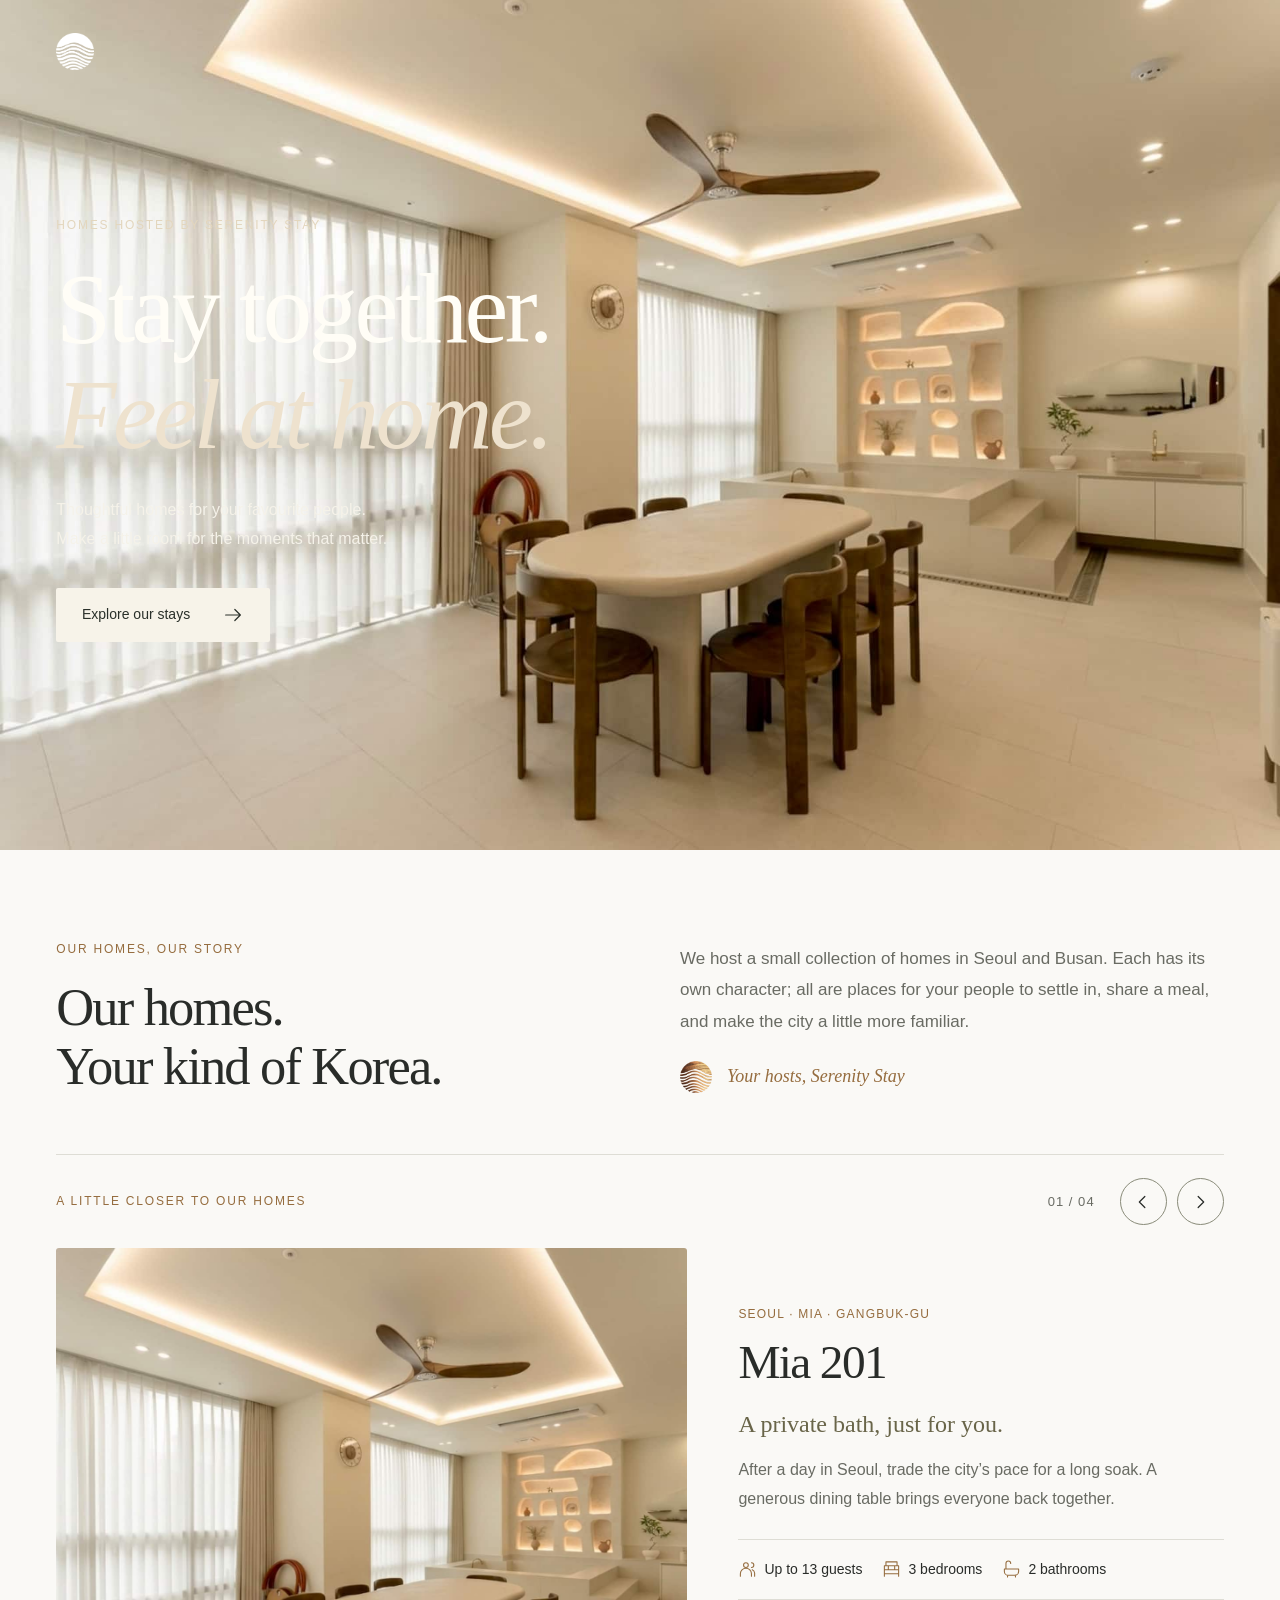
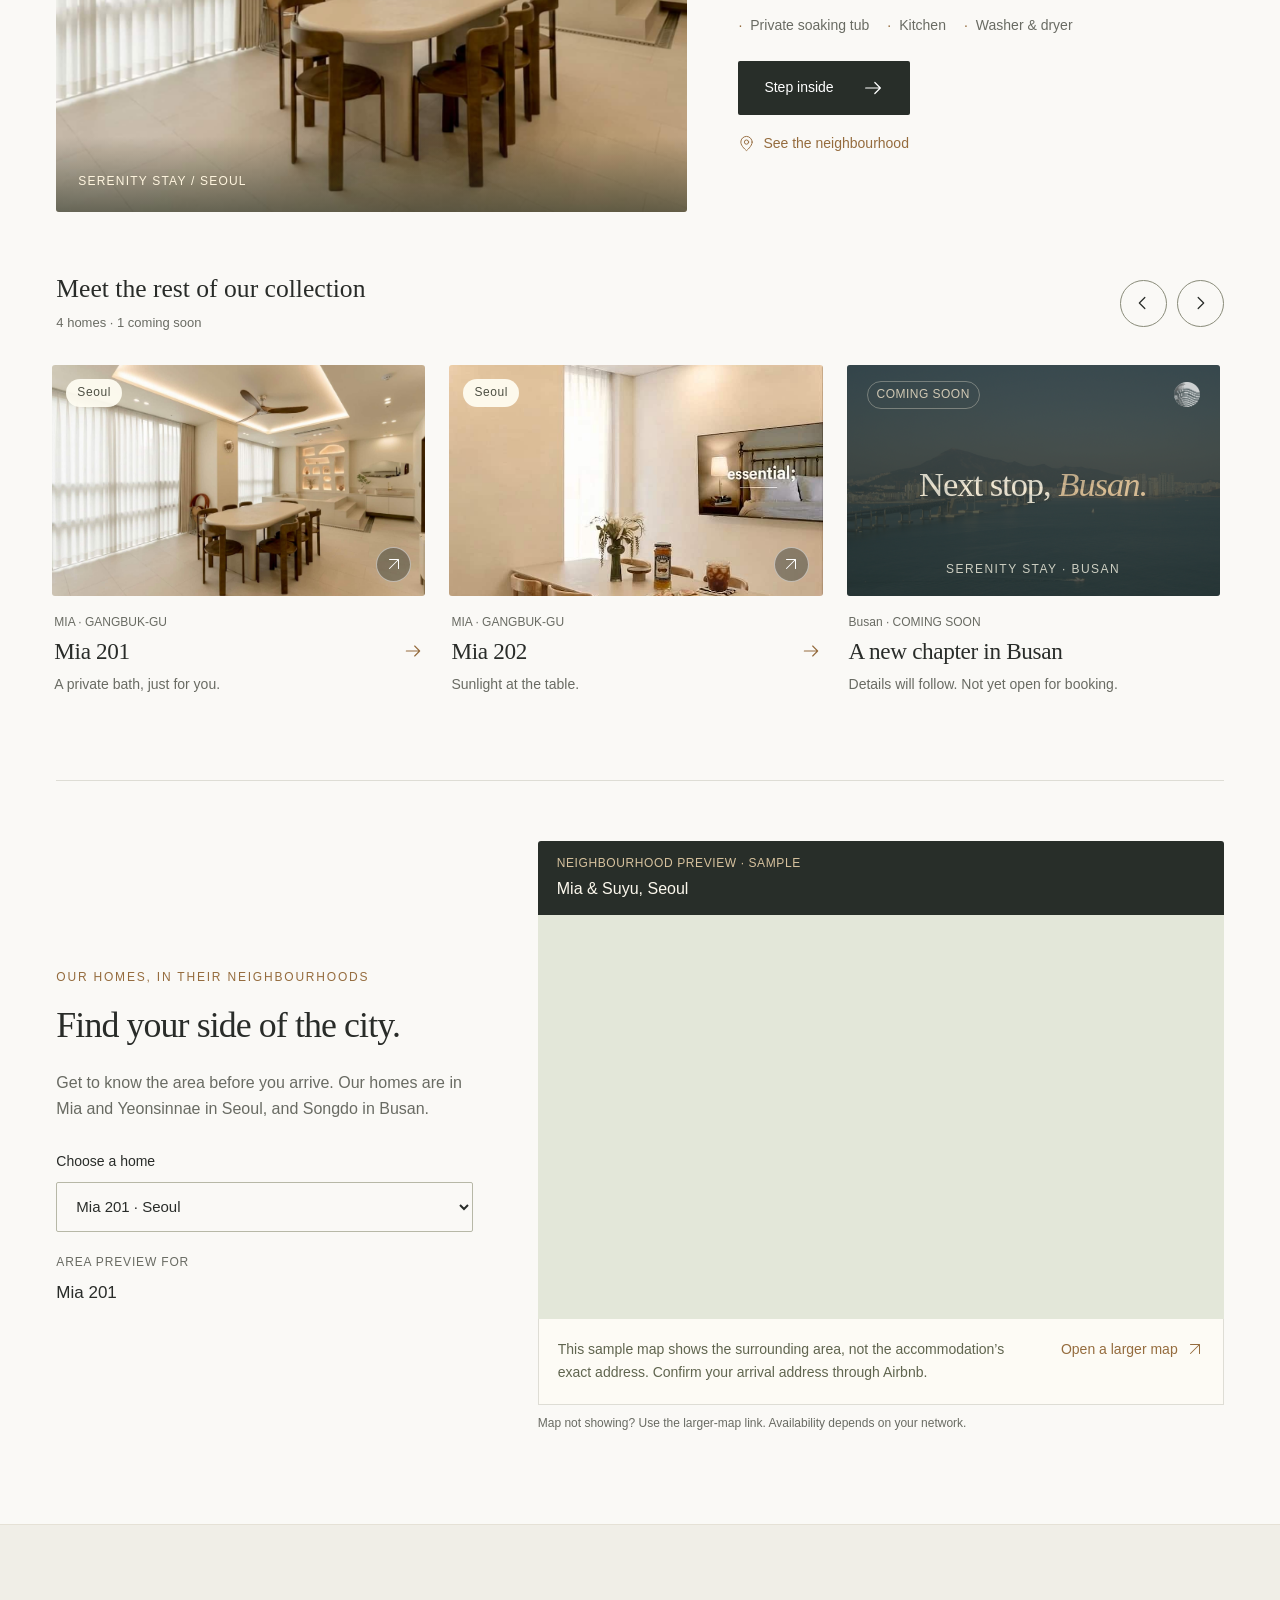
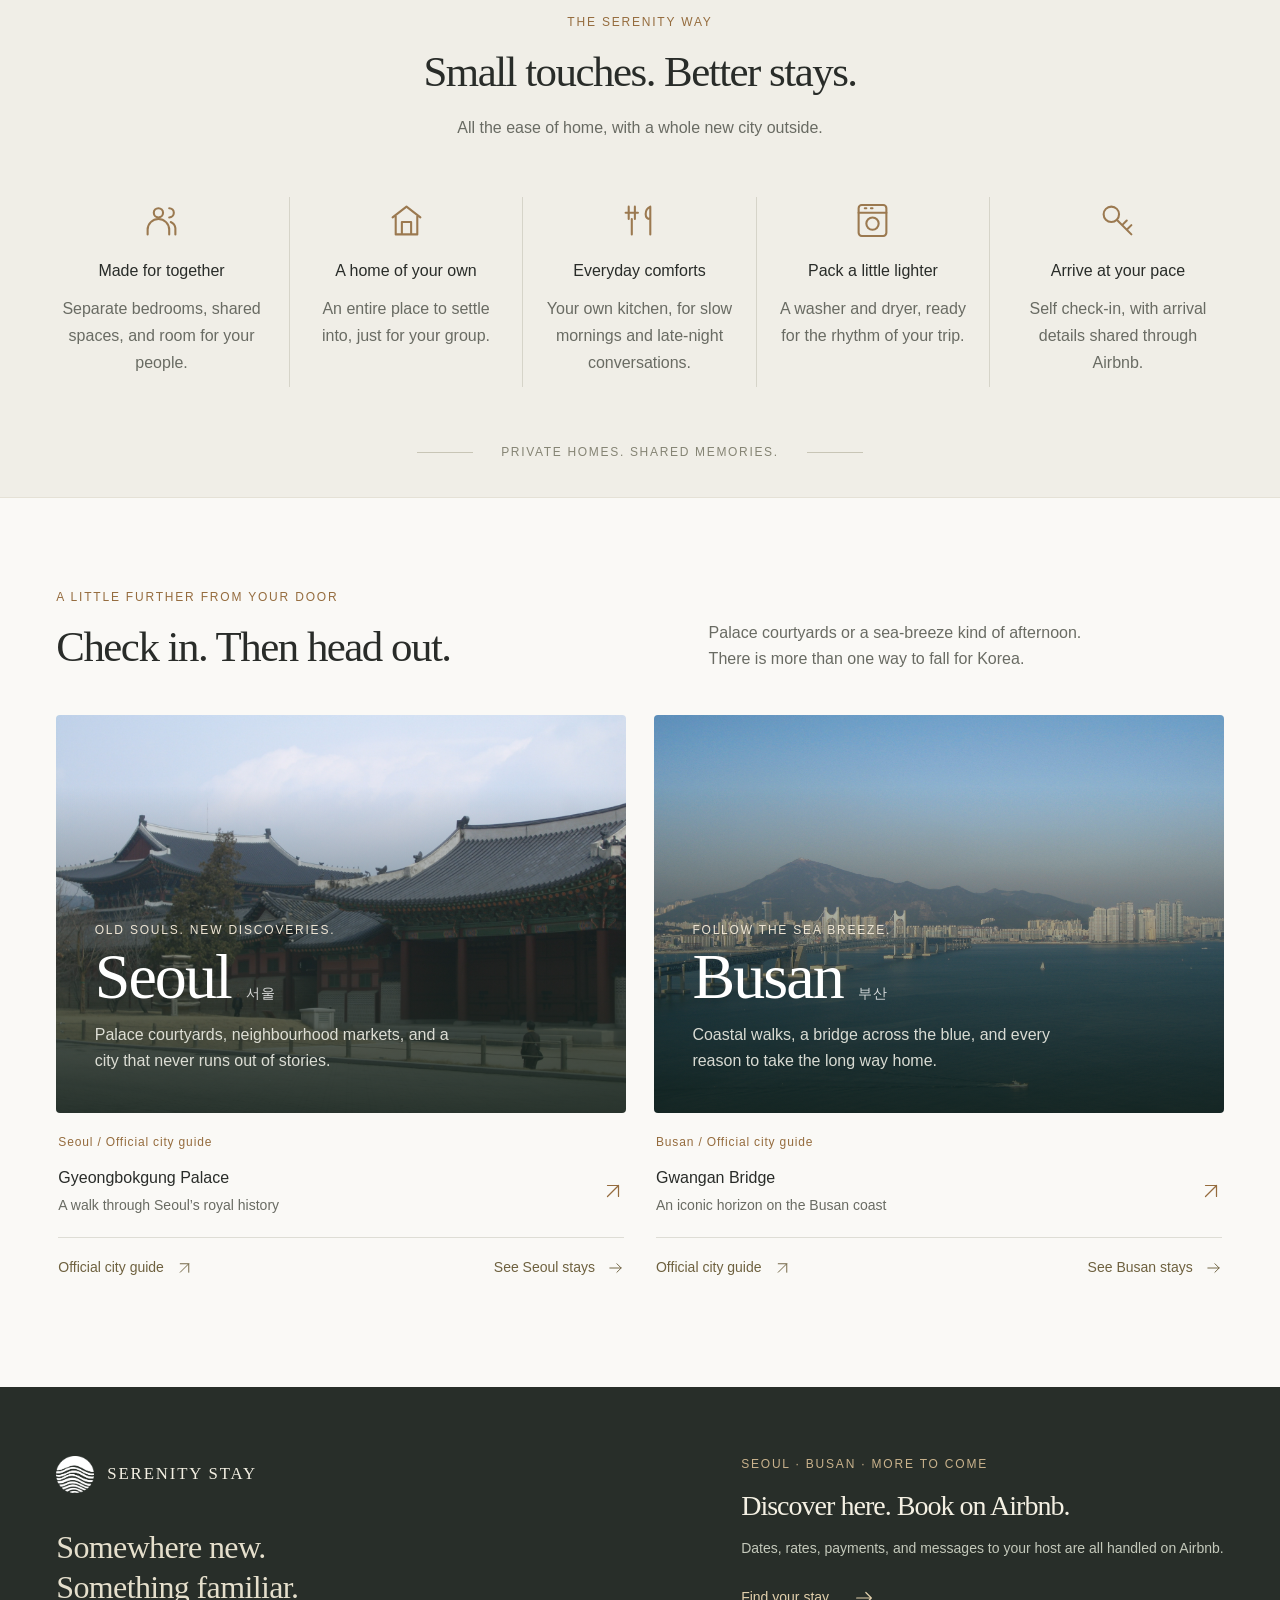
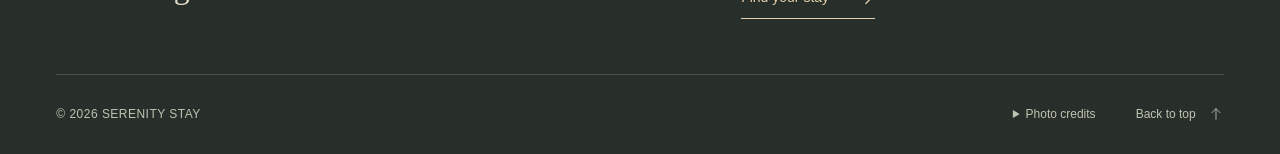
==== index.html @ 16974693 "1차시안" ====
<!doctype html>
<html lang="en">
<head>
  <meta charset="UTF-8">
  <meta name="viewport" content="width=device-width, initial-scale=1">
  <meta name="description" content="Thoughtfully chosen homes in Seoul and Busan. Discover Serenity Stay and book your stay on Airbnb.">
  <meta name="theme-color" content="#282e29">
  <title>Serenity Stay — Somewhere new. Something familiar.</title>
  <link rel="icon" type="image/png" href="assets/logo-wood.png">
  <link rel="stylesheet" href="styles.css?v=4">
  <script src="content.js?v=4" defer></script>
  <script src="app.js?v=4" defer></script>
</head>
<body data-page="home" data-root="">
  <a class="skip-link" href="#main">Skip to content</a>
  <main id="main" tabindex="-1"><section class="hero home-hero" id="top" aria-label="Accommodation slideshow">
        <div class="hero-visual"><div class="hero-slide is-active" data-slide="0" ><img class="" src="assets/mia201-hero.jpg" alt="Warm dining space and private soaking tub at Serenity Stay Mia 201" fetchpriority="high" decoding="async"></div><div class="hero-slide " data-slide="1" aria-hidden="true"><img class="" src="assets/mia202-2.jpg" alt="Sunlit dining area at Serenity Stay Mia 202" loading="lazy" decoding="async"></div><div class="hero-slide " data-slide="2" aria-hidden="true"><img class="" src="assets/yeonsin-1.jpg" alt="Bright living room at Serenity in Seoul" loading="lazy" decoding="async"></div><div class="hero-slide " data-slide="3" aria-hidden="true"><img class="" src="assets/songdo-1.jpg" alt="Ocean-view living room at Seaside Cloud in Busan" loading="lazy" decoding="async"></div></div>
        <div class="hero-shade"></div>
        <div class="hero-content"><header class="site-header shell">
        <a class="brand" href="index.html" aria-label="Serenity Stay home"><img class="brand-mark" src="assets/logo-wood.png" alt="" fetchpriority="high" decoding="async"><span>SERENITY <span class="brand-stay">STAY</span></span></a>
        <nav class="main-nav" id="main-nav" aria-label="Menu">
          <a href="index.html#stays">Our stays</a><a href="index.html#why">Why Serenity</a><a href="index.html#places">Explore Korea</a>
        </nav>
        <div class="header-actions"><label class="language-select"><span aria-hidden="true">◎</span><span class="sr-only">Language</span><select id="language"><option value="en" selected>EN</option><option value="ko" >한국어</option><option value="zh" >中文</option></select></label><a class="header-book" href="index.html#stays">Find your stay<svg class="icon" viewBox="0 0 24 24" fill="none" stroke="currentColor" stroke-width="1.35" stroke-linecap="round" stroke-linejoin="round" aria-hidden="true"><path d="M6 18 18 6M6 6h12v12"/></svg></a><button class="menu-toggle" type="button" aria-expanded="false" aria-controls="main-nav"><span>Menu</span><span class="menu-lines" aria-hidden="true"></span></button></div>
      </header>
          <div class="hero-copy shell"><p class="eyebrow hero-intro">HOMES HOSTED BY SERENITY STAY</p><h1><span class="line-mask"><span>Stay together.</span></span><span class="line-mask"><em>Feel at home.</em></span></h1><p class="hero-description">Thoughtful homes for your favourite people.
Make a little room for the moments that matter.</p><a class="button button-cream" href="#stays">Explore our stays<svg class="icon" viewBox="0 0 24 24" fill="none" stroke="currentColor" stroke-width="1.35" stroke-linecap="round" stroke-linejoin="round" aria-hidden="true"><path d="M4 12h16m-6-6 6 6-6 6"/></svg></a></div>
          <div class="hero-bottom shell"><a class="scroll-hint" href="#stays"><svg class="icon" viewBox="0 0 24 24" fill="none" stroke="currentColor" stroke-width="1.35" stroke-linecap="round" stroke-linejoin="round" aria-hidden="true"><path d="M12 4v16m-6-6 6 6 6-6"/></svg><span>Scroll to discover</span></a><div class="slide-info"><a id="hero-caption" href="stays/mia201.html">Mia 201 · Seoul</a><div class="slide-controls"><span id="hero-count">01 / 04</span><button type="button" id="hero-prev" aria-label="Previous photo"><svg class="icon" viewBox="0 0 24 24" fill="none" stroke="currentColor" stroke-width="1.35" stroke-linecap="round" stroke-linejoin="round" aria-hidden="true"><path d="m14 6-6 6 6 6"/></svg></button><button type="button" id="hero-next" aria-label="Next photo"><svg class="icon" viewBox="0 0 24 24" fill="none" stroke="currentColor" stroke-width="1.35" stroke-linecap="round" stroke-linejoin="round" aria-hidden="true"><path d="m10 6 6 6-6 6"/></svg></button><button type="button" id="hero-pause" aria-label="Pause slideshow"><svg class="icon" viewBox="0 0 24 24" fill="none" stroke="currentColor" stroke-width="1.35" stroke-linecap="round" stroke-linejoin="round" aria-hidden="true"><path d="M9 5v14M15 5v14"/></svg></button></div></div></div>
        </div>
      </section>
        <section class="section collection shell" id="stays" aria-labelledby="collection-title"><div class="collection-intro reveal"><div><p class="eyebrow">OUR HOMES, OUR STORY</p><h2 id="collection-title">Our homes.
Your kind of Korea.</h2></div><div class="host-introduction"><p>We host a small collection of homes in Seoul and Busan. Each has its own character; all are places for your people to settle in, share a meal, and make the city a little more familiar.</p><p class="host-signature"><img class="host-mark" src="assets/logo-wood.png" alt="" loading="lazy" decoding="async"><span>Your hosts, Serenity Stay</span></p></div></div>
        <div class="showcase-toolbar"><p class="eyebrow">A LITTLE CLOSER TO OUR HOMES</p><div class="showcase-navigation js-control"><span id="showcase-count">01 / 04</span><button class="round-button" data-showcase-step="-1" aria-controls="featured-home" aria-label="Previous home story" type="button"><svg class="icon" viewBox="0 0 24 24" fill="none" stroke="currentColor" stroke-width="1.35" stroke-linecap="round" stroke-linejoin="round" aria-hidden="true"><path d="m14 6-6 6 6 6"/></svg></button><button class="round-button" data-showcase-step="1" aria-controls="featured-home" aria-label="Next home story" type="button"><svg class="icon" viewBox="0 0 24 24" fill="none" stroke="currentColor" stroke-width="1.35" stroke-linecap="round" stroke-linejoin="round" aria-hidden="true"><path d="m10 6 6 6-6 6"/></svg></button></div></div><div id="featured-home"><article class="home-showcase" aria-labelledby="showcase-name">
        <div class="showcase-photos"><a class="showcase-cover" href="stays/mia201.html"><img class="" src="assets/mia201-hero.jpg" alt="Warm dining space and private soaking tub at Serenity Stay Mia 201" loading="lazy" decoding="async"><span class="showcase-photo-label">SERENITY STAY / SEOUL</span></a></div>
        <div class="showcase-copy"><p class="eyebrow">Seoul · MIA · GANGBUK-GU</p><h3 id="showcase-name">Mia 201</h3><p class="showcase-signature">A private bath, just for you.</p><p class="showcase-story">After a day in Seoul, trade the city’s pace for a long soak. A generous dining table brings everyone back together.</p><ul class="showcase-facts"><li><svg class="icon" viewBox="0 0 24 24" fill="none" stroke="currentColor" stroke-width="1.35" stroke-linecap="round" stroke-linejoin="round" aria-hidden="true"><circle cx="10" cy="7" r="3"/><path d="M3 21v-3a7 7 0 0 1 14 0v3M17 4a3 3 0 0 1 0 6M21 21v-4a5 5 0 0 0-3-4"/></svg>Up to 13 guests</li><li><svg class="icon" viewBox="0 0 24 24" fill="none" stroke="currentColor" stroke-width="1.35" stroke-linecap="round" stroke-linejoin="round" aria-hidden="true"><path d="M3 18v3m18-3v3M3 18V8h18v10ZM5 8V3h14v5M3 13h18M8 8v5m8-5v5"/></svg>3 bedrooms</li><li><svg class="icon" viewBox="0 0 24 24" fill="none" stroke="currentColor" stroke-width="1.35" stroke-linecap="round" stroke-linejoin="round" aria-hidden="true"><path d="M3 12h18v3a5 5 0 0 1-5 5H8a5 5 0 0 1-5-5ZM5 12V5a3 3 0 0 1 6 0M7 20v2m10-2v2"/></svg>2 bathrooms</li></ul><ul class="showcase-amenities"><li>Private soaking tub</li><li>Kitchen</li><li>Washer &amp; dryer</li></ul><a class="button button-dark" href="stays/mia201.html">Step inside<svg class="icon" viewBox="0 0 24 24" fill="none" stroke="currentColor" stroke-width="1.35" stroke-linecap="round" stroke-linejoin="round" aria-hidden="true"><path d="M4 12h16m-6-6 6 6-6 6"/></svg></a><a class="showcase-location" href="stays/mia201.html#location"><svg class="icon" viewBox="0 0 24 24" fill="none" stroke="currentColor" stroke-width="1.35" stroke-linecap="round" stroke-linejoin="round" aria-hidden="true"><path d="M20 10c0 6-8 12-8 12S4 16 4 10a8 8 0 1 1 16 0Z"/><circle cx="12" cy="10" r="3"/></svg>See the neighbourhood</a></div>
      </article></div><p id="showcase-status" class="sr-only" role="status"></p>
        <div class="collection-meta"><div><h3>Meet the rest of our collection</h3><span>4 homes · 1 coming soon</span></div><div class="rail-controls js-control"><button class="round-button" data-scroll-for="home-rail" data-scroll-step="-1" aria-label="Scroll to previous homes" type="button"><svg class="icon" viewBox="0 0 24 24" fill="none" stroke="currentColor" stroke-width="1.35" stroke-linecap="round" stroke-linejoin="round" aria-hidden="true"><path d="m14 6-6 6 6 6"/></svg></button><button class="round-button" data-scroll-for="home-rail" data-scroll-step="1" aria-label="Scroll to more homes" type="button"><svg class="icon" viewBox="0 0 24 24" fill="none" stroke="currentColor" stroke-width="1.35" stroke-linecap="round" stroke-linejoin="round" aria-hidden="true"><path d="m10 6 6 6-6 6"/></svg></button></div></div><div class="home-rail" id="home-rail" data-scroll-track tabindex="0" aria-label="Meet the rest of our collection"><article class="stay-card" id="mia201"><a class="stay-card-link" href="stays/mia201.html">
        <div class="card-photo"><img class="" src="assets/mia201-hero.jpg" alt="Warm dining space and private soaking tub at Serenity Stay Mia 201" loading="lazy" decoding="async"><span class="city-badge">Seoul</span><span class="photo-arrow"><svg class="icon" viewBox="0 0 24 24" fill="none" stroke="currentColor" stroke-width="1.35" stroke-linecap="round" stroke-linejoin="round" aria-hidden="true"><path d="M6 18 18 6M6 6h12v12"/></svg></span></div>
        <div class="card-body"><p class="card-area">MIA · GANGBUK-GU</p><div class="card-title"><h3>Mia 201</h3><svg class="icon" viewBox="0 0 24 24" fill="none" stroke="currentColor" stroke-width="1.35" stroke-linecap="round" stroke-linejoin="round" aria-hidden="true"><path d="M4 12h16m-6-6 6 6-6 6"/></svg></div><p class="card-tagline">A private bath, just for you.</p><span class="sr-only">Full home tour</span></div>
        </a></article><article class="stay-card" id="mia202"><a class="stay-card-link" href="stays/mia202.html">
        <div class="card-photo"><img class="" src="assets/mia202-2.jpg" alt="Sunlit dining area at Serenity Stay Mia 202" loading="lazy" decoding="async"><span class="city-badge">Seoul</span><span class="photo-arrow"><svg class="icon" viewBox="0 0 24 24" fill="none" stroke="currentColor" stroke-width="1.35" stroke-linecap="round" stroke-linejoin="round" aria-hidden="true"><path d="M6 18 18 6M6 6h12v12"/></svg></span></div>
        <div class="card-body"><p class="card-area">MIA · GANGBUK-GU</p><div class="card-title"><h3>Mia 202</h3><svg class="icon" viewBox="0 0 24 24" fill="none" stroke="currentColor" stroke-width="1.35" stroke-linecap="round" stroke-linejoin="round" aria-hidden="true"><path d="M4 12h16m-6-6 6 6-6 6"/></svg></div><p class="card-tagline">Sunlight at the table.</p><span class="sr-only">Full home tour</span></div>
        </a></article><article class="stay-card upcoming" id="busan-next">
        <div class="coming-art"><div class="coming-city"><img class="" src="assets/busan-gwangan.jpg" alt="" loading="lazy" decoding="async"></div><div class="coming-art-content"><span class="status-badge">COMING SOON</span><img class="coming-mark" src="assets/logo-wood.png" alt="" loading="lazy" decoding="async"><h3>Next stop, <em>Busan.</em></h3><span class="coming-caption">SERENITY STAY · BUSAN</span></div></div>
        <div class="card-body"><p class="card-area">Busan · COMING SOON</p><h3>A new chapter in Busan</h3><p class="coming-note">Details will follow. Not yet open for booking.</p></div></article><article class="stay-card" id="yeonsin"><a class="stay-card-link" href="stays/yeonsin.html">
        <div class="card-photo"><img class="" src="assets/yeonsin-1.jpg" alt="Bright living room at Serenity in Seoul" loading="lazy" decoding="async"><span class="city-badge">Seoul</span><span class="photo-arrow"><svg class="icon" viewBox="0 0 24 24" fill="none" stroke="currentColor" stroke-width="1.35" stroke-linecap="round" stroke-linejoin="round" aria-hidden="true"><path d="M6 18 18 6M6 6h12v12"/></svg></span></div>
        <div class="card-body"><p class="card-area">YEONSINNAE · EUNPYEONG-GU</p><div class="card-title"><h3>Serenity in Seoul</h3><svg class="icon" viewBox="0 0 24 24" fill="none" stroke="currentColor" stroke-width="1.35" stroke-linecap="round" stroke-linejoin="round" aria-hidden="true"><path d="M4 12h16m-6-6 6 6-6 6"/></svg></div><p class="card-tagline">Your own bright corner of Seoul.</p><span class="sr-only">Full home tour</span></div>
        </a></article><article class="stay-card" id="songdo"><a class="stay-card-link" href="stays/songdo.html">
        <div class="card-photo"><img class="" src="assets/songdo-1.jpg" alt="Ocean-view living room at Seaside Cloud in Busan" loading="lazy" decoding="async"><span class="city-badge">Busan</span><span class="photo-arrow"><svg class="icon" viewBox="0 0 24 24" fill="none" stroke="currentColor" stroke-width="1.35" stroke-linecap="round" stroke-linejoin="round" aria-hidden="true"><path d="M6 18 18 6M6 6h12v12"/></svg></span></div>
        <div class="card-body"><p class="card-area">SONGDO · SEO-GU</p><div class="card-title"><h3>Seaside Cloud</h3><svg class="icon" viewBox="0 0 24 24" fill="none" stroke="currentColor" stroke-width="1.35" stroke-linecap="round" stroke-linejoin="round" aria-hidden="true"><path d="M4 12h16m-6-6 6 6-6 6"/></svg></div><p class="card-tagline">An ocean view to wake up to.</p><span class="sr-only">Full home tour</span></div>
        </a></article></div><div class="collection-map" id="collection-map"><div class="collection-map-copy"><p class="eyebrow">OUR HOMES, IN THEIR NEIGHBOURHOODS</p><h3>Find your side of the city.</h3><p>Get to know the area before you arrive. Our homes are in Mia and Yeonsinnae in Seoul, and Songdo in Busan.</p><label class="map-select-label" for="map-stay">Choose a home</label><select id="map-stay"><option value="mia201" selected>Mia 201 · Seoul</option><option value="mia202" >Mia 202 · Seoul</option><option value="yeonsin" >Serenity in Seoul · Seoul</option><option value="songdo" >Seaside Cloud · Busan</option></select><p class="map-selected-home"><span>AREA PREVIEW FOR</span><strong id="map-home-name">Mia 201</strong></p></div><div id="collection-map-panel"><div class="map-panel"><div class="map-label"><span>NEIGHBOURHOOD PREVIEW · SAMPLE</span><strong>Mia &amp; Suyu, Seoul</strong></div><iframe class="neighbourhood-map" src="https://www.openstreetmap.org/export/embed.html?bbox=127.01400%2C37.62020%2C127.03800%2C37.63580&amp;layer=mapnik" title="Mia 201 — sample neighbourhood map" loading="lazy" referrerpolicy="no-referrer"></iframe><div class="map-caption"><p>This sample map shows the surrounding area, not the accommodation’s exact address. Confirm your arrival address through Airbnb.</p><a href="https://www.openstreetmap.org/#map=14/37.628/127.026" target="_blank" rel="noopener noreferrer">Open a larger map<svg class="icon" viewBox="0 0 24 24" fill="none" stroke="currentColor" stroke-width="1.35" stroke-linecap="round" stroke-linejoin="round" aria-hidden="true"><path d="M6 18 18 6M6 6h12v12"/></svg><span class="sr-only">Opens in a new tab</span></a></div><p class="map-network-note">Map not showing? Use the larger-map link. Availability depends on your network.</p></div></div></div></section>
        <section class="why-section" id="why" aria-labelledby="why-title"><div class="shell"><div class="section-heading centered reveal"><p class="eyebrow">THE SERENITY WAY</p><h2 id="why-title">Small touches. Better stays.</h2><p>All the ease of home, with a whole new city outside.</p></div><ul class="benefits"><li class="benefit reveal"><svg class="icon" viewBox="0 0 24 24" fill="none" stroke="currentColor" stroke-width="1.35" stroke-linecap="round" stroke-linejoin="round" aria-hidden="true"><circle cx="10" cy="7" r="3"/><path d="M3 21v-3a7 7 0 0 1 14 0v3M17 4a3 3 0 0 1 0 6M21 21v-4a5 5 0 0 0-3-4"/></svg><h3>Made for together</h3><p>Separate bedrooms, shared spaces, and room for your people.</p></li><li class="benefit reveal"><svg class="icon" viewBox="0 0 24 24" fill="none" stroke="currentColor" stroke-width="1.35" stroke-linecap="round" stroke-linejoin="round" aria-hidden="true"><path d="m3 10 9-7 9 7M5 9v12h14V9M9 21v-8h6v8"/></svg><h3>A home of your own</h3><p>An entire place to settle into, just for your group.</p></li><li class="benefit reveal"><svg class="icon" viewBox="0 0 24 24" fill="none" stroke="currentColor" stroke-width="1.35" stroke-linecap="round" stroke-linejoin="round" aria-hidden="true"><path d="M5 3v8m4-8v8M3 7h8M7 11v10M19 3c-4 2-4 8 0 8V3Zm0 8v10"/></svg><h3>Everyday comforts</h3><p>Your own kitchen, for slow mornings and late-night conversations.</p></li><li class="benefit reveal"><svg class="icon" viewBox="0 0 24 24" fill="none" stroke="currentColor" stroke-width="1.35" stroke-linecap="round" stroke-linejoin="round" aria-hidden="true"><rect x="3" y="2" width="18" height="20" rx="2"/><path d="M3 7h18M7 4h1m3 0h1"/><circle cx="12" cy="14" r="4"/></svg><h3>Pack a little lighter</h3><p>A washer and dryer, ready for the rhythm of your trip.</p></li><li class="benefit reveal"><svg class="icon" viewBox="0 0 24 24" fill="none" stroke="currentColor" stroke-width="1.35" stroke-linecap="round" stroke-linejoin="round" aria-hidden="true"><circle cx="8" cy="8" r="5"/><path d="m12 12 9 9m-6-6 3-3m0 6 3-3"/></svg><h3>Arrive at your pace</h3><p>Self check-in, with arrival details shared through Airbnb.</p></li></ul><div class="quiet-note reveal"><span></span><p>PRIVATE HOMES. SHARED MEMORIES.</p><span></span></div></div></section>
        <section class="section places-section shell" id="places" aria-labelledby="places-title"><div class="section-heading split reveal"><div><p class="eyebrow">A LITTLE FURTHER FROM YOUR DOOR</p><h2 id="places-title">Check in. Then head out.</h2></div><p>Palace courtyards or a sea-breeze kind of afternoon.
There is more than one way to fall for Korea.</p></div><div class="destinations-grid"><article class="destination reveal" id="city-seoul"><a class="destination-photo" href="https://english.visitseoul.net/" target="_blank" rel="noopener noreferrer" aria-label="Explore Seoul — Opens in a new tab"><img class="" src="assets/seoul-gyeongbokgung.jpg" alt="Traditional architecture at Gyeongbokgung Palace, Seoul" loading="lazy" decoding="async"><span class="destination-shade"></span><div class="destination-overlay"><span class="eyebrow">Old souls. New discoveries.</span><h3>Seoul<span lang="ko">서울</span></h3><p>Palace courtyards, neighbourhood markets, and a city that never runs out of stories.</p></div><span class="destination-hover-cta" aria-hidden="true">Explore Seoul<svg class="icon" viewBox="0 0 24 24" fill="none" stroke="currentColor" stroke-width="1.35" stroke-linecap="round" stroke-linejoin="round" aria-hidden="true"><path d="M6 18 18 6M6 6h12v12"/></svg></span></a><div class="destination-body"><p class="destination-city-label">Seoul / Official city guide</p><a class="sight-link" href="https://english.visitseoul.net/attractions/GyeongbokgungPalace/ENP000072" target="_blank" rel="noopener noreferrer"><span><strong>Gyeongbokgung Palace</strong><span>A walk through Seoul’s royal history</span></span><svg class="icon" viewBox="0 0 24 24" fill="none" stroke="currentColor" stroke-width="1.35" stroke-linecap="round" stroke-linejoin="round" aria-hidden="true"><path d="M6 18 18 6M6 6h12v12"/></svg><span class="sr-only">Opens in a new tab</span></a><div class="destination-links"><a href="https://english.visitseoul.net/" target="_blank" rel="noopener noreferrer">Official city guide <svg class="icon" viewBox="0 0 24 24" fill="none" stroke="currentColor" stroke-width="1.35" stroke-linecap="round" stroke-linejoin="round" aria-hidden="true"><path d="M6 18 18 6M6 6h12v12"/></svg><span class="sr-only">Opens in a new tab</span></a><a href="index.html#mia201">See Seoul stays<svg class="icon" viewBox="0 0 24 24" fill="none" stroke="currentColor" stroke-width="1.35" stroke-linecap="round" stroke-linejoin="round" aria-hidden="true"><path d="M4 12h16m-6-6 6 6-6 6"/></svg></a></div></div></article><article class="destination reveal" id="city-busan"><a class="destination-photo" href="https://www.visitbusan.net/en/index.do" target="_blank" rel="noopener noreferrer" aria-label="Explore Busan — Opens in a new tab"><img class="" src="assets/busan-gwangan.jpg" alt="Gwangan Bridge and the Busan coast viewed from Igidae" loading="lazy" decoding="async"><span class="destination-shade"></span><div class="destination-overlay"><span class="eyebrow">Follow the sea breeze.</span><h3>Busan<span lang="ko">부산</span></h3><p>Coastal walks, a bridge across the blue, and every reason to take the long way home.</p></div><span class="destination-hover-cta" aria-hidden="true">Explore Busan<svg class="icon" viewBox="0 0 24 24" fill="none" stroke="currentColor" stroke-width="1.35" stroke-linecap="round" stroke-linejoin="round" aria-hidden="true"><path d="M6 18 18 6M6 6h12v12"/></svg></span></a><div class="destination-body"><p class="destination-city-label">Busan / Official city guide</p><a class="sight-link" href="https://english.visitkorea.or.kr/svc/contents/contentsView.do?menuSn=356&amp;vcontsId=91002" target="_blank" rel="noopener noreferrer"><span><strong>Gwangan Bridge</strong><span>An iconic horizon on the Busan coast</span></span><svg class="icon" viewBox="0 0 24 24" fill="none" stroke="currentColor" stroke-width="1.35" stroke-linecap="round" stroke-linejoin="round" aria-hidden="true"><path d="M6 18 18 6M6 6h12v12"/></svg><span class="sr-only">Opens in a new tab</span></a><div class="destination-links"><a href="https://www.visitbusan.net/en/index.do" target="_blank" rel="noopener noreferrer">Official city guide <svg class="icon" viewBox="0 0 24 24" fill="none" stroke="currentColor" stroke-width="1.35" stroke-linecap="round" stroke-linejoin="round" aria-hidden="true"><path d="M6 18 18 6M6 6h12v12"/></svg><span class="sr-only">Opens in a new tab</span></a><a href="index.html#songdo">See Busan stays<svg class="icon" viewBox="0 0 24 24" fill="none" stroke="currentColor" stroke-width="1.35" stroke-linecap="round" stroke-linejoin="round" aria-hidden="true"><path d="M4 12h16m-6-6 6 6-6 6"/></svg></a></div></div></article></div></section></main>
  <div id="footer"><footer class="site-footer"><div class="shell footer-top"><div><a class="brand" href="index.html" aria-label="Serenity Stay home"><img class="brand-mark" src="assets/logo-wood.png" alt="" loading="lazy" decoding="async"><span>SERENITY STAY</span></a><p class="footer-line">Somewhere new.
Something familiar.</p></div><div class="footer-booking"><p class="eyebrow">SEOUL · BUSAN · MORE TO COME</p><h2>Discover here. Book on Airbnb.</h2><p>Dates, rates, payments, and messages to your host are all handled on Airbnb.</p><a class="text-link" href="index.html#stays">Find your stay<svg class="icon" viewBox="0 0 24 24" fill="none" stroke="currentColor" stroke-width="1.35" stroke-linecap="round" stroke-linejoin="round" aria-hidden="true"><path d="M4 12h16m-6-6 6 6-6 6"/></svg></a></div></div><div class="shell footer-bottom"><span>© 2026 SERENITY STAY</span><details class="photo-credits"><summary>Photo credits</summary><p>Tourism archive photographs; not accommodation views. Cropped for layout.</p><p>Gyeongbokgung Palace — <a href="https://commons.wikimedia.org/wiki/File:Gyeongbokgung_Palace.jpg" target="_blank" rel="noopener noreferrer">Janine Dupree, 2005 · Wikimedia Commons</a> · <a href="https://creativecommons.org/licenses/by/2.0/" target="_blank" rel="noopener noreferrer">CC BY 2.0</a></p><p>Gwangan Bridge — <a href="https://commons.wikimedia.org/wiki/File:Gwangan_Bridge_from_Igidae_Park.jpg" target="_blank" rel="noopener noreferrer">The Big Cat, 2007 · Wikimedia Commons</a> · <a href="https://creativecommons.org/licenses/by/2.0/" target="_blank" rel="noopener noreferrer">CC BY 2.0</a></p></details><a href="#top">Back to top<svg class="icon" viewBox="0 0 24 24" fill="none" stroke="currentColor" stroke-width="1.35" stroke-linecap="round" stroke-linejoin="round" aria-hidden="true"><path d="M12 4v16m-6-6 6 6 6-6"/></svg></a></div></footer></div>
</body>
</html>
---- styles.css ----
/* Art direction: sunlit homes, quiet confidence, a three-column collection.
   All page layout is normal Grid/Flex flow. Photos/text share a grid cell;
   only the accessibility skip link and hidden labels use positioned overlays. */
:root {
  --paper: #faf9f6;
  --cream: #f0ece4;
  --ink: #292c29;
  --muted: #696b63;
  --gold: #956c3e;
  --line: #deddd5;
  --dark: #282e29;
  --serif: 'Iowan Old Style', 'Baskerville', 'Palatino Linotype', 'Book Antiqua', Georgia, 'Songti SC', 'AppleMyungjo', serif;
  --sans: -apple-system, BlinkMacSystemFont, 'Segoe UI', 'PingFang SC', 'Apple SD Gothic Neo', sans-serif;
  --ease: cubic-bezier(.22,1,.36,1);
  --gutter: clamp(24px, 4.4vw, 72px);
}
* { box-sizing: border-box; }
[hidden] { display: none !important; }
html { scroll-behavior: smooth; scroll-padding-top: 24px; }
body { margin: 0; background: var(--paper); color: var(--ink); font-family: var(--sans); font-size: 16px; line-height: 1.65; -webkit-font-smoothing: antialiased; }
body, button, select { font-synthesis: none; }
button, select { font: inherit; }
button, a, select { -webkit-tap-highlight-color: transparent; }
button, select, summary { cursor: pointer; }
a { color: inherit; text-decoration: none; }
button { color: inherit; }
img { display: block; max-width: 100%; }
figure, h1, h2, h3, p, ul, dl, dd { margin: 0; }
ul { padding: 0; list-style: none; }
button { border: 0; }
button:disabled { cursor: default; opacity: .35; }
::selection { background: #d9b992; color: #252820; }
:focus-visible { outline: 2px solid #b8874e; outline-offset: 6px; }
.hero :focus-visible, .site-footer :focus-visible { outline-color: #ead2b0; }
.shell { width: min(1320px, calc(100% - var(--gutter) * 2)); margin-inline: auto; }
.section { padding-block: clamp(72px, 7vw, 112px); }
.eyebrow { font-size: .75rem; font-weight: 500; letter-spacing: .15em; text-transform: uppercase; line-height: 1.6; color: var(--gold); }
h1, h2, h3 { font-family: var(--serif); font-weight: 400; }
h2 { font-size: clamp(2.25rem, 3.35vw, 3.35rem); letter-spacing: -.035em; line-height: 1.18; text-wrap: balance; }
em { font-weight: inherit; }
.icon { width: 22px; height: 22px; flex: 0 0 auto; vertical-align: middle; }
.button { display: inline-flex; justify-content: center; align-items: center; gap: 32px; min-height: 54px; padding: 15px 25px; border: 1px solid transparent; border-radius: 2px; font-size: .875rem; line-height: 1.4; transition: background .3s, color .3s, border-color .3s; }
.button .icon, .text-link .icon { transition: transform .45s var(--ease); }
.button:hover .icon, .text-link:hover .icon { transform: translateX(4px); }
.button-cream { background: #f7f3e9; color: #2a302a; }
.button-cream:hover { background: #e2d2b9; }
.button-gold { background: var(--gold); color: white; }
.button-gold:hover { background: #755333; }
.button-dark { background: var(--dark); color: white; }
.button-outline { border-color: #ffffff80; color: white; background: #ffffff05; }
.button-outline:hover { background: #ffffff15; border-color: white; }
.text-link { display: inline-flex; align-items: center; gap: 24px; padding-block: 8px; border-bottom: 1px solid currentColor; font-size: .875rem; }
.sr-only { position: absolute; width: 1px; height: 1px; padding: 0; margin: -1px; overflow: hidden; clip-path: inset(50%); white-space: nowrap; border: 0; }
.skip-link { position: fixed; z-index: 20; top: 12px; left: 12px; padding: 12px 22px; color: var(--ink); background: white; transform: translateY(-200%); }
.skip-link:focus { transform: none; }

/* A cinematic cover. The header stays in the page flow, never fixed. */
.hero { display: grid; background: #393a30; color: #fffdf6; isolation: isolate; }
.hero-visual, .hero-shade, .hero-content { grid-area: 1 / 1; min-width: 0; }
.hero-visual { display: grid; overflow: hidden; min-height: 0; contain: size; }
.hero-slide { grid-area: 1 / 1; min-width: 0; min-height: 0; opacity: 0; transition: opacity 1.5s ease; }
.hero-slide.is-active { opacity: 1; }
.hero-slide img, .detail-cover { width: 100%; height: 100%; object-fit: cover; object-position: center 57%; }
.hero-slide.is-active img { animation: ken-burns 8.8s linear both; }
.hero.is-paused .hero-slide img { animation-play-state: paused; }
.hero-shade { background: linear-gradient(90deg, #181b16b3 0%, #1b211c62 45%, #19221b18 100%), linear-gradient(180deg, #1a1b1766, transparent 30%, transparent 62%, #19201975); pointer-events: none; }
.hero-content { display: grid; grid-template-rows: auto 1fr auto; min-height: min(850px, 100svh); }
.site-header { display: flex; align-items: center; gap: 30px; padding-block: 27px; border-bottom: 1px solid #fff5; }
.brand { display: inline-flex; align-items: center; gap: 13px; flex-shrink: 0; font-family: var(--serif); font-size: 1.18rem; letter-spacing: .11em; line-height: 1.3; }
.brand-mark { width: 38px; height: 38px; object-fit: contain; filter: grayscale(1) brightness(0) invert(1); }
.main-nav { display: flex; align-items: center; justify-content: center; gap: clamp(20px, 2.5vw, 40px); margin-left: auto; }
.main-nav a { font-size: .875rem; padding-block: 8px; }
.main-nav a::after { content: ''; display: block; width: 0; border-bottom: 1px solid #fff; transition: width .4s var(--ease); }
.main-nav a:hover::after { width: 100%; }
.header-actions { display: flex; gap: 24px; align-items: center; }
.language-select { display: flex; align-items: center; gap: 4px; font-size: .875rem; }
.language-select > span:first-child { font-size: 1.2rem; }
.language-select select { color: inherit; background: transparent; border: 0; padding: 8px 2px; font-size: .875rem; }
.language-select option { color: var(--ink); background: var(--paper); }
.header-book { display: inline-flex; align-items: center; gap: 20px; padding: 12px 17px; border: 1px solid #ffffff80; border-radius: 2px; font-size: .875rem; transition: color .3s, background .3s; }
.header-book:hover { background: #f7f3e9; color: var(--ink); }
.header-book .icon { width: 17px; height: 17px; }
.menu-toggle { display: none; }
.hero-copy { align-self: center; padding-block: 80px 85px; }
.hero-intro { margin-bottom: 25px; animation: arrive 1.2s var(--ease) both; }
.hero .eyebrow { color: #e3d6bd; }
.hero h1 { font-size: clamp(4rem, 7.7vw, 7.5rem); letter-spacing: -.035em; line-height: .99; }
.line-mask { display: block; overflow: hidden; padding-bottom: .08em; }
.line-mask > span, .line-mask > em { display: block; animation: title-rise 1.45s var(--ease) both; }
.line-mask:nth-child(2) > em { animation-delay: .18s; color: #eee2ce; }
.hero-description { margin-top: 25px; white-space: pre-line; font-size: 1rem; line-height: 1.8; color: #f5f2e9; animation: arrive 1.2s .4s var(--ease) both; }
.hero-copy > .button { margin-top: 34px; animation: arrive 1.2s .55s var(--ease) both; }
.hero-bottom { display: flex; align-items: center; justify-content: space-between; gap: 28px; padding-block: 25px; border-top: 1px solid #ffffff50; }
.scroll-hint { display: flex; align-items: center; gap: 14px; font-size: .75rem; letter-spacing: .05em; }
.scroll-hint .icon { width: 19px; height: 28px; animation: arrow-drift 2.4s 2; }
.slide-info { display: flex; align-items: center; gap: 35px; font-size: .8125rem; }
.slide-info > a:hover { text-decoration: underline; text-underline-offset: 5px; }
.slide-controls { display: flex; align-items: center; gap: 8px; }
.slide-controls > span { font-variant-numeric: tabular-nums; margin-right: 13px; font-size: .75rem; letter-spacing: .13em; }
.slide-controls button { display: grid; place-items: center; width: 40px; height: 40px; color: white; background: transparent; border: 1px solid #ffffff50; border-radius: 50%; transition: background .3s; }
.slide-controls button:hover { background: #ffffff25; }
.slide-controls button .icon { width: 17px; height: 17px; }

/* A host's portfolio: one home story, then a three-across thumbnail rail. */
.section-heading .eyebrow { margin-bottom: 15px; }
.section-heading > p:last-child:not(.eyebrow) { margin-top: 18px; color: var(--muted); white-space: pre-line; }
.centered { text-align: center; margin-inline: auto; }
.js-control { display: none; }
.js .js-control { display: flex; }
.collection-intro { display: grid; grid-template-columns: 1fr 1fr; align-items: center; gap: 80px; margin-bottom: 58px; }
.collection-intro .eyebrow { margin-bottom: 19px; }
.collection-intro h2 { white-space: pre-line; font-size: clamp(2.6rem,4.1vw,4rem); line-height: 1.13; }
.host-introduction > p:first-child { color: var(--muted); font-size: 1.0625rem; line-height: 1.85; max-width: 550px; }
.host-signature { display: flex; align-items: center; gap: 15px; margin-top: 24px; color: var(--gold); font-family: var(--serif); font-size: 1.125rem; font-style: italic; }
.host-mark { width: 32px; height: 32px; object-fit: contain; }
.showcase-toolbar { display: flex; flex-wrap: wrap; align-items: center; justify-content: space-between; gap: 15px; border-top: 1px solid var(--line); padding-block: 23px; }
.showcase-navigation, .rail-controls { align-items: center; gap: 10px; }
.showcase-navigation > span { margin-right: 15px; color: var(--muted); font-size: .8125rem; font-variant-numeric: tabular-nums; letter-spacing: .08em; }
.home-showcase { display: grid; grid-template-columns: 1.3fr 1fr; align-items: center; gap: clamp(32px,4vw,65px); }
.showcase-photos { display: grid; grid-template-columns: minmax(0,1fr); aspect-ratio: 1.12; min-width: 0; }
.showcase-cover { display: grid; min-width: 0; min-height: 0; overflow: hidden; border-radius: 3px; background: var(--cream); }
.showcase-cover > * { grid-area: 1 / 1; }
.showcase-photos img { width: 100%; height: 100%; min-height: 0; object-fit: cover; }
.showcase-photo-label { align-self: end; padding: 35px 22px 20px; color: #fff5df; font-size: .75rem; letter-spacing: .1em; background: linear-gradient(transparent,#26302499); }
.showcase-copy { padding-block: 15px; min-width: 0; }
.showcase-copy > .eyebrow { font-size: .75rem; letter-spacing: .1em; }
.showcase-copy h3 { margin-block: 12px 20px; font-size: clamp(2.4rem,3.7vw,3.6rem); line-height: 1.1; letter-spacing: -.035em; }
.showcase-signature { font-family: var(--serif); font-size: 1.5rem; line-height: 1.35; color: #696549; margin-bottom: 14px; }
.showcase-story { font-size: 1rem; color: var(--muted); line-height: 1.85; }
.showcase-facts { display: flex; flex-wrap: wrap; gap: 13px 20px; margin-top: 25px; padding-block: 18px; border-block: 1px solid var(--line); font-size: .875rem; }
.showcase-facts li { display: inline-flex; align-items: center; gap: 7px; }
.showcase-facts .icon { width: 19px; color: var(--gold); }
.showcase-amenities { display: flex; flex-wrap: wrap; gap: 6px 18px; padding-block: 14px 24px; color: var(--muted); font-size: .875rem; }
.showcase-amenities li::before { content: '·'; padding-right: 8px; color: var(--gold); }
.showcase-copy .button { gap: 28px; }
.showcase-location { display: flex; align-items: center; gap: 8px; padding-top: 17px; color: var(--gold); font-size: .875rem; }
.showcase-location .icon { width: 17px; height: 19px; }
.showcase-location:hover { text-decoration: underline; text-underline-offset: 4px; }
.collection-meta { display: flex; justify-content: space-between; align-items: center; gap: 20px; margin: 60px 0 24px; }
.collection-meta h3 { font-size: 1.6rem; margin-bottom: 4px; line-height: 1.3; }
.collection-meta > div > span { font-size: .8125rem; color: var(--muted); }
.home-rail { display: grid; grid-auto-flow: column; grid-auto-columns: calc((100% - 48px) / 3); gap: 24px; overflow-x: auto; scroll-snap-type: x mandatory; overscroll-behavior-inline: contain; padding: 6px 4px 24px; margin-inline: -4px; scrollbar-width: thin; scrollbar-color: #a09d8b #e7e4dc; }
.stay-card { min-width: 0; scroll-snap-align: start; background: transparent; }
.stay-card-link { display: flex; flex-direction: column; height: 100%; }
.stay-card:focus-within { outline: 2px solid var(--gold); outline-offset: 2px; }
.card-photo { display: grid; overflow: hidden; aspect-ratio: 1.62; border-radius: 3px; isolation: isolate; }
.card-photo > * { grid-area: 1 / 1; }
.card-photo > img { width: 100%; height: 100%; min-height: 0; object-fit: cover; transition: transform 1.2s var(--ease), filter .8s; }
.stay-card:hover .card-photo > img { transform: scale(1.055); filter: brightness(.94); }
.city-badge { align-self: start; justify-self: start; margin: 14px; padding: 4px 11px; border-radius: 30px; background: #fffdf3ed; color: #4d4f43; font-size: .75rem; letter-spacing: .05em; line-height: 1.6; }
.photo-arrow { align-self: end; justify-self: end; display: grid; place-items: center; margin: 14px; width: 35px; height: 35px; color: white; background: #222c2866; border: 1px solid #ffffff80; border-radius: 50%; transition: background .3s, transform .5s var(--ease); }
.photo-arrow .icon { width: 18px; height: 18px; }
.stay-card:hover .photo-arrow { background: #f7f3e9; color: var(--ink); transform: rotate(45deg); }
.card-body { padding: 17px 2px 0; }
.card-area { color: var(--muted); font-size: .75rem; line-height: 1.5; margin-bottom: 5px; }
.card-title { display: flex; align-items: center; justify-content: space-between; gap: 15px; }
.card-title > .icon { color: var(--gold); width: 20px; }
.card-body h3 { font-size: 1.45rem; line-height: 1.3; letter-spacing: -.015em; }
.card-tagline { margin-top: 7px; color: var(--muted); font-size: .875rem; }
.upcoming { display: flex; flex-direction: column; }
.coming-art { display: grid; aspect-ratio: 1.62; background: #29312c; color: #f9f0da; overflow: hidden; border-radius: 3px; }
.coming-city, .coming-art-content { grid-area: 1 / 1; }
.coming-city { contain: size; min-height: 0; min-width: 0; opacity: .22; }
.coming-city img { height: 100%; width: 100%; object-fit: cover; }
.coming-art-content { display: grid; grid-template-columns: 1fr auto; align-content: space-between; padding: 16px 20px; gap: 8px; }
.status-badge { align-self: start; justify-self: start; font-size: .75rem; color: #ead4b0; border: 1px solid #e1d2b770; border-radius: 30px; padding: 3px 9px; letter-spacing: .04em; }
.coming-mark { width: 26px; height: 26px; object-fit: contain; filter: grayscale(1) brightness(2); opacity: .75; }
.coming-art h3 { grid-column: 1 / -1; text-align: center; font-size: clamp(2rem,2.7vw,2.7rem); line-height: 1.1; letter-spacing: -.03em; }
.coming-art h3 em { color: #d7b889; }
.coming-caption { grid-column: 1 / -1; font-size: .75rem; letter-spacing: .12em; text-align: center; }
.coming-note { padding-top: 7px; color: var(--muted); font-size: .875rem; }

/* The maps are explicit area samples, not invented accommodation addresses. */
.collection-map { display: grid; grid-template-columns: .85fr 1.4fr; gap: 65px; margin-top: 60px; padding-top: 60px; border-top: 1px solid var(--line); align-items: center; }
.collection-map-copy > .eyebrow { margin-bottom: 17px; }
.collection-map-copy h3 { font-size: clamp(2rem,2.8vw,2.7rem); line-height: 1.22; letter-spacing: -.025em; text-wrap: balance; }
.collection-map-copy > p:not(.eyebrow):not(.map-selected-home) { margin-top: 22px; color: var(--muted); font-size: 1rem; }
.map-select-label { display: block; margin-top: 27px; margin-bottom: 9px; font-size: .875rem; }
#map-stay { width: 100%; min-height: 50px; padding: 11px 15px; background: var(--paper); border: 1px solid #b7b8a7; border-radius: 2px; color: var(--ink); font-size: .9375rem; }
.map-selected-home { display: grid; gap: 6px; margin-top: 21px; }
.map-selected-home span { font-size: .75rem; color: var(--muted); letter-spacing: .07em; }
.map-selected-home strong { font-size: 1.0625rem; font-weight: 500; }
.map-panel { min-width: 0; }
.map-label { padding: 13px 19px; background: var(--dark); color: #fcf8ed; border-radius: 3px 3px 0 0; }
.map-label > span { display: block; color: #d7c29e; font-size: .75rem; letter-spacing: .05em; margin-bottom: 2px; }
.map-label > strong { font-weight: 400; font-size: 1rem; }
.neighbourhood-map { display: block; width: 100%; aspect-ratio: 1.7; min-height: 310px; border: 0; background: #e3e7d9; }
.map-caption { display: flex; align-items: start; flex-wrap: wrap; gap: 15px 24px; padding: 19px; border: 1px solid var(--line); border-top: 0; background: #fdfbf5; }
.map-caption > p { flex: 1 1 300px; color: #60654f; font-size: .875rem; line-height: 1.7; }
.map-caption > a { display: flex; align-items: center; gap: 8px; color: var(--gold); font-size: .875rem; }
.map-caption .icon { width: 18px; height: 18px; }
.map-network-note { margin-top: 9px; color: var(--muted); font-size: .75rem; }
.detail-host-note { margin-top: 18px; color: var(--muted); font-size: 1rem; line-height: 1.9; }
/* Five useful promises, not unverified ratings or marketing statistics. */
.why-section { padding-block: 88px 35px; background: #f0eee7; border-block: 1px solid #e5e1d6; }
.benefits { display: grid; grid-template-columns: repeat(5,minmax(0,1fr)); margin-top: 55px; }
.benefit { text-align: center; padding: 5px 22px 10px; border-inline-end: 1px solid #d6d4c9; }
.benefit:first-child { padding-inline-start: 0; }
.benefit:last-child { border: 0; padding-inline-end: 0; }
.benefit > .icon { width: 37px; height: 37px; color: #9b7950; margin-bottom: 19px; }
.benefit h3 { font-family: var(--sans); font-size: 1rem; font-weight: 500; margin-bottom: 11px; }
.benefit p { color: var(--muted); font-size: 1rem; line-height: 1.7; }
.quiet-note { display: flex; gap: 28px; justify-content: center; align-items: center; margin-top: 56px; color: #858474; }
.quiet-note p { font-size: .75rem; letter-spacing: .14em; text-align: center; }
.quiet-note > span { width: 56px; border-top: 1px solid #c8c5b6; }
.split { display: grid; grid-template-columns: 1.15fr 1fr; align-items: end; gap: 60px; margin-bottom: 42px; }
.split > p:last-child:not(.eyebrow) { margin-top: 0; }
.destinations-grid { display: grid; grid-template-columns: repeat(2,minmax(0,1fr)); gap: 28px; }
.destination { min-width: 0; }
.destination-photo { display: grid; aspect-ratio: 1.43; border-radius: 4px; overflow: hidden; background: var(--dark); isolation: isolate; }
.destination-photo > img, .destination-overlay, .destination-shade, .destination-hover-cta { grid-area: 1 / 1; }
.destination-photo > img { height: 100%; width: 100%; min-height: 0; object-fit: cover; transition: transform 1.6s var(--ease); }
.destination-shade { background: linear-gradient(180deg,#18231e00 18%,#15231e99 70%,#13201ad9); transition: opacity .65s; pointer-events: none; }
.destination-overlay { display: flex; flex-direction: column; justify-content: end; padding: clamp(24px,3vw,44px); color: white; pointer-events: none; transition: opacity .5s, transform .65s var(--ease); }
.destination-hover-cta { display: inline-flex; align-items: center; gap: 25px; justify-self: end; align-self: end; margin: 28px; padding: 13px 18px; color: #fff; background: #202e23b3; border: 1px solid #f7e9cc99; border-radius: 2px; font-size: .875rem; opacity: 0; transform: translateY(12px); transition: opacity .45s .1s, transform .6s var(--ease); pointer-events: none; }
.destination-photo:focus-visible > img { transform: scale(1.05); }
.destination-photo:focus-visible .destination-overlay { opacity: 0; transform: translateY(14px); }
.destination-photo:focus-visible .destination-shade { opacity: .3; }
.destination-photo:focus-visible .destination-hover-cta { opacity: 1; transform: translateY(0); }
@media (hover: hover) and (pointer: fine) {
  .destination-photo:hover > img { transform: scale(1.05); }
  .destination-photo:hover .destination-overlay { opacity: 0; transform: translateY(14px); }
  .destination-photo:hover .destination-shade { opacity: .3; }
  .destination-photo:hover .destination-hover-cta { opacity: 1; transform: translateY(0); }
}
.destination-overlay .eyebrow { color: #eee5d4; }
.destination-overlay h3 { display: flex; align-items: baseline; gap: 15px; margin-block: 5px 13px; font-size: clamp(3.2rem,5vw,4.75rem); line-height: 1; letter-spacing: -.03em; }
.destination-overlay h3 span { font-family: var(--sans); font-size: .875rem; font-weight: 400; letter-spacing: .08em; opacity: .8; }
.destination-overlay p { max-width: 380px; color: #f3f3e9e0; font-size: 1rem; }
.destination-body { padding-inline: 2px; }
.destination-city-label { margin-top: 20px; font-size: .75rem; letter-spacing: .07em; color: var(--gold); }
.sight-link { display: flex; align-items: center; justify-content: space-between; gap: 24px; padding: 12px 0 20px; border-bottom: 1px solid var(--line); }
.sight-link > span:first-child { display: grid; gap: 3px; }
.sight-link strong { font-weight: 500; font-size: 1rem; }
.sight-link > span > span { font-size: .875rem; color: var(--muted); }
.sight-link > .icon { color: var(--gold); }
.destination-links { display: flex; flex-wrap: wrap; justify-content: space-between; gap: 15px; padding-block: 18px; }
.destination-links a { display: inline-flex; align-items: center; gap: 12px; font-size: .875rem; color: #6e613f; }
.destination-links .icon { width: 17px; }
.destination-links a:hover, .sight-link:hover strong { text-decoration: underline; text-underline-offset: 4px; }

/* A full destination page: cover → facts → story → photo tour → facilities. */
.detail-hero .hero-content { min-height: min(810px,100svh); }
.detail-hero .hero-copy { padding-block: 50px 80px; }
.detail-hero h1 { font-size: clamp(4rem,8vw,7.8rem); }
.detail-hero .eyebrow { margin-block: 32px 14px; }
.back-link { display: inline-flex; align-items: center; gap: 7px; font-size: .8125rem; color: #eee9df; }
.back-link .icon { width: 16px; }
.detail-tagline { margin-top: 20px; color: #f4f0e5; font-size: 1.125rem; }
.hero-buttons { display: flex; flex-wrap: wrap; gap: 12px; margin-top: 35px; animation: arrive 1.2s .25s var(--ease) both; }
.detail-hero-foot { display: flex; justify-content: space-between; flex-wrap: wrap; gap: 12px; padding-block: 22px; border-top: 1px solid #fff5; font-size: .8125rem; }
.detail-hero-foot > span:last-child { font-size: .75rem; letter-spacing: .14em; color: #e3d6bd; }
.stay-overview { border-bottom: 1px solid var(--line); }
.stats { display: grid; grid-template-columns: repeat(4,1fr); max-width: 850px; margin-inline: auto; padding-block: 43px; }
.stats > div { display: flex; flex-direction: column-reverse; align-items: center; gap: 10px; border-right: 1px solid var(--line); }
.stats > div:last-child { border: 0; }
.stats dt { font-size: .8125rem; color: var(--muted); }
.stats dd { font-family: var(--serif); color: var(--gold); font-size: 2.75rem; line-height: 1; }
.detail-nav { display: flex; justify-content: center; flex-wrap: wrap; column-gap: 55px; row-gap: 10px; border-top: 1px solid var(--line); padding-block: 21px; font-size: .875rem; }
.detail-nav a:hover { color: var(--gold); }
.detail-story { display: grid; grid-template-columns: 1fr 1fr; gap: clamp(40px,7vw,112px); align-items: center; }
.story-copy > .eyebrow { margin-bottom: 22px; }
.story-copy h2 { white-space: pre-line; }
.story-description { margin-top: 30px; color: var(--muted); font-size: 1.0625rem; line-height: 1.9; }
.sleeping-copy { display: flex; align-items: start; gap: 20px; border-top: 1px solid var(--line); margin-top: 35px; padding-top: 30px; }
.small-icon { color: var(--gold); padding-top: 2px; }
.sleeping-copy h3 { font-size: 1.5rem; margin-bottom: 11px; }
.sleeping-copy p { color: var(--muted); font-size: 1rem; }
.story-photo { min-width: 0; }
.story-photo > img { width: 100%; aspect-ratio: 1; object-fit: cover; border-radius: 3px; }
.story-photo figcaption { display: flex; justify-content: space-between; gap: 20px; padding-top: 15px; color: var(--muted); font-size: .75rem; }
.story-photo figcaption > span:last-child { font-family: var(--serif); font-style: italic; }
.gallery-section { background: var(--cream); padding-block: 82px 45px; overflow: hidden; }
.gallery-heading { display: flex; align-items: end; justify-content: space-between; gap: 30px; margin-bottom: 35px; }
.gallery-controls { display: flex; gap: 10px; flex-shrink: 0; }
.round-button { display: grid; place-items: center; width: 47px; height: 47px; border: 1px solid #898b79; border-radius: 50%; background: transparent; }
.round-button:not(:disabled):hover { background: var(--dark); color: white; }
.gallery-track { display: flex; gap: 24px; overflow-x: auto; overscroll-behavior-inline: contain; scroll-snap-type: x mandatory; scroll-padding-inline: max(var(--gutter),calc((100vw - 1320px) / 2)); padding: 0 max(var(--gutter),calc((100vw - 1320px) / 2)) 20px; scrollbar-width: thin; scrollbar-color: #8b8c7a #e0ded2; }
.gallery-track figure { flex: 0 0 auto; scroll-snap-align: start; min-width: 0; }
.gallery-track img { height: clamp(320px,40vw,560px); width: auto; max-width: 86vw; object-fit: contain; border-radius: 2px; }
.gallery-track figcaption { display: flex; justify-content: space-between; gap: 20px; padding-top: 14px; font-size: .75rem; color: var(--muted); }
.amenities-section { display: grid; grid-template-columns: .9fr 1.2fr; align-items: start; gap: 80px; }
.amenity-grid { display: grid; grid-template-columns: repeat(2,minmax(0,1fr)); gap: 0 26px; }
.amenity-grid li { display: flex; align-items: center; gap: 18px; padding-block: 20px; border-bottom: 1px solid var(--line); }
.amenity-grid .icon { width: 28px; height: 28px; color: var(--gold); }
.location-section { padding-block: 80px; background: #efeee8; }
.location-grid { display: grid; grid-template-columns: 1.1fr 1fr; gap: 70px; align-items: center; }
.location-copy .eyebrow { margin-bottom: 17px; }
.location-copy > p:not(.eyebrow) { margin-top: 23px; color: var(--muted); }
.address-note { display: flex; align-items: start; gap: 12px; font-size: .875rem; }
.address-note .icon { width: 18px; height: 22px; color: var(--gold); }
.location-copy > .text-link { margin-top: 20px; }
.arrival-details { margin-top: 32px; border-top: 1px solid #cfcec4; border-bottom: 1px solid #cfcec4; }
.arrival-details summary { display: flex; align-items: center; justify-content: space-between; padding-block: 17px; font-size: .875rem; list-style: none; }
.arrival-details summary::-webkit-details-marker { display: none; }
.arrival-details summary span { font-size: 1.2rem; transition: transform .3s; }
.arrival-details[open] summary span { transform: rotate(45deg); }
.arrival-details > p { padding-bottom: 23px; font-size: 1rem; color: var(--muted); }
.reserve-section { padding-block: 100px; text-align: center; }
.reserve-section h2 { font-size: clamp(2.65rem,4.8vw,4.5rem); margin-block: 16px 18px; }
.reserve-name { color: var(--muted); }
.reserve-section > .button { margin-top: 30px; }
.reserve-note { max-width: 540px; margin: 20px auto 25px; color: var(--muted); font-size: .875rem; }
.dark-header { background: var(--dark); color: white; }
.empty-state { padding-block: 140px; text-align: center; }
.empty-state h1 { font-size: 3rem; margin-block: 20px; }
.empty-state .button { margin-top: 30px; }

.site-footer { background: var(--dark); color: #f4f0e3; }
.footer-top { display: grid; grid-template-columns: 1fr 1fr; gap: 80px; padding-block: 68px 55px; }
.site-footer .brand { font-size: 1.05rem; }
.footer-line { font-family: var(--serif); font-size: 2rem; line-height: 1.28; letter-spacing: -.02em; white-space: pre-line; margin-top: 25px; color: #e5dfcc; }
.footer-booking { max-width: 510px; justify-self: end; }
.footer-booking .eyebrow { color: #c9b28c; }
.footer-booking h2 { font-size: 1.75rem; margin-block: 15px; }
.footer-booking > p:not(.eyebrow) { font-size: .875rem; color: #c4c9bb; }
.footer-booking .text-link { margin-top: 18px; color: #e2d0ac; }
.footer-bottom { display: flex; flex-wrap: wrap; align-items: baseline; gap: 18px 40px; padding-block: 23px; border-top: 1px solid #b3b99b40; font-size: .75rem; color: #bfc3b3; }
.footer-bottom > span { margin-right: auto; letter-spacing: .04em; }
.footer-bottom > a { display: flex; gap: 12px; align-items: center; }
.footer-bottom > a .icon { transform: rotate(180deg); width: 16px; }
.photo-credits { max-width: 580px; }
.photo-credits summary { padding-block: 7px; }
.photo-credits p { margin-block: 9px; }
.photo-credits a { text-decoration: underline; text-underline-offset: 3px; }

/* Motion is noticeable, finite where possible, and never intercepts scrolling. */
.will-reveal { opacity: 0; transform: translateY(44px); transition: opacity 1s var(--ease), transform 1.25s var(--ease); transition-delay: calc(var(--order,0) * 100ms); }
.will-reveal.is-visible { opacity: 1; transform: translateY(0); }
@keyframes title-rise { from { transform: translateY(115%); } to { transform: translateY(0); } }
@keyframes arrive { from { opacity: 0; transform: translateY(25px); } to { opacity: 1; transform: none; } }
@keyframes ken-burns { from { transform: scale(1.095); } to { transform: scale(1); } }
@keyframes arrow-drift { 0%,100% { transform: translateY(0); } 50% { transform: translateY(6px); } }
@view-transition { navigation: auto; }
::view-transition-old(root) { animation: .22s ease both view-out; }
::view-transition-new(root) { animation: .5s var(--ease) both view-in; }
@keyframes view-out { to { opacity: 0; } }
@keyframes view-in { from { opacity: 0; transform: translateY(12px); } to { opacity: 1; transform: none; } }

html[lang="ko"] h1 { font-size: clamp(3.5rem,6.6vw,6.7rem); line-height: 1.16; letter-spacing: -.06em; }
html[lang="ko"] h2 { line-height: 1.35; font-size: clamp(2rem,2.8vw,2.8rem); letter-spacing: -.045em; }
html[lang="ko"] .coming-art h3 { font-size: clamp(2rem,3vw,2.8rem); line-height: 1.2; }
html[lang="ko"] .hero h1 em, html[lang="zh-Hans"] .hero h1 em { font-style: normal; }
html[lang="zh-Hans"] h1 { font-size: clamp(3.3rem,6.1vw,6.4rem); line-height: 1.15; }
html[lang="zh-Hans"] h2 { line-height: 1.4; font-size: clamp(2rem,2.8vw,2.8rem); }
html:not([lang="en"]) .eyebrow { letter-spacing: .07em; }

@media (min-width: 1600px) { .hero-copy { padding-block: 100px; } }
@media (max-width: 1150px) {
  .collection-intro { gap: 45px; }
  .home-showcase { gap: 32px; }
  .showcase-photos { aspect-ratio: .97; }
  .showcase-copy h3 { font-size: 2.7rem; }
  .collection-map { gap: 40px; }
  .site-header { gap: 20px; }
  .main-nav { gap: 22px; }
  .header-actions { gap: 18px; }
  .header-book { display: none; }
  .benefit { padding-inline: 15px; }
  .benefit h3 { font-size: .9375rem; }
  .amenities-section { gap: 48px; }
  .location-grid { gap: 45px; }
}
@media (max-width: 960px) {
  .home-showcase { grid-template-columns: 1.1fr 1fr; gap: 28px; }
  .showcase-photos { aspect-ratio: .75; }
  .showcase-copy h3 { font-size: 2.4rem; }
  .home-rail { grid-auto-columns: calc((100% - 24px) / 2); }
  .collection-map { grid-template-columns: 1fr 1.3fr; gap: 32px; }
  .benefits { grid-template-columns: repeat(3,minmax(0,1fr)); gap: 32px 0; }
  .benefit, .benefit:first-child, .benefit:last-child { padding-inline: 20px; }
  .benefit:nth-child(3) { border: 0; }
  .split { grid-template-columns: 1fr; gap: 20px; }
  .destination-overlay { padding: 25px; }
  .destination-photo { aspect-ratio: 1; }
  .detail-story { gap: 35px; }
  .amenities-section { grid-template-columns: 1fr; gap: 28px; }
  .amenity-grid { grid-template-columns: repeat(3,minmax(0,1fr)); }
  .location-grid { grid-template-columns: 1fr 1fr; gap: 32px; }
}
@media (max-width: 760px) {
  .collection-intro { grid-template-columns: 1fr; gap: 25px; margin-bottom: 35px; }
  .host-introduction > p:first-child { max-width: none; }
  .home-showcase { grid-template-columns: 1fr; gap: 25px; }
  .showcase-photos { aspect-ratio: 1.45; }
  .showcase-copy { padding: 0; }
  .showcase-copy h3 { font-size: 2.7rem; }
  .showcase-location { display: inline-flex; margin-left: 18px; padding-top: 0; }
  .collection-map { grid-template-columns: 1fr; gap: 28px; }
  .collection-map-copy h3 { max-width: 500px; }
  .map-selected-home { display: none; }
  .site-header { display: grid; grid-template-columns: 1fr auto; padding-block: 22px; gap: 0 20px; }
  .brand { font-size: 1rem; gap: 10px; }
  .brand-mark { width: 31px; height: 31px; }
  .header-actions { grid-column: 2; grid-row: 1; gap: 18px; }
  .main-nav { grid-column: 1 / -1; grid-row: 2; width: 100%; justify-content: start; flex-wrap: wrap; margin: 15px 0 0; gap: 8px 25px; }
  .js .main-nav { display: none; }
  .js .menu-open .main-nav { display: flex; padding-top: 17px; border-top: 1px solid #fff4; }
  .js .menu-toggle { display: flex; align-items: center; gap: 7px; padding: 7px 0 7px 7px; background: transparent; color: white; font-size: .8125rem; }
  .menu-lines { display: block; width: 19px; height: 8px; border-block: 1px solid currentColor; }
  .hero-content, .detail-hero .hero-content { min-height: min(850px,100svh); }
  .hero-copy { padding-block: 80px 70px; }
  .hero h1 { font-size: clamp(3.7rem,9.9vw,6rem); }
  .hero-bottom { align-items: end; padding-block: 21px; }
  .slide-info { flex-direction: column; align-items: end; gap: 10px; }
  .slide-controls { gap: 6px; }
  .scroll-hint span { max-width: 65px; }
  .slide-info > a { font-size: .75rem; }
  .hero-description { color: #fffdf6dc; }
  .benefits { grid-template-columns: repeat(2,minmax(0,1fr)); }
  .benefit:nth-child(3) { border-right: 1px solid #d6d4c9; }
  .benefit:nth-child(even) { border: 0; }
  .benefit:last-child { grid-column: 1 / -1; max-width: 320px; justify-self: center; }
  .destinations-grid { grid-template-columns: 1fr; gap: 40px; }
  .destination-photo { aspect-ratio: 1.35; }
  .destination-overlay { padding: 32px; }
  .destination-overlay h3 { font-size: 4rem; }
  .footer-top { grid-template-columns: 1fr; gap: 40px; }
  .footer-booking { justify-self: start; }
  .detail-story { grid-template-columns: 1fr; gap: 38px; }
  .story-photo > img { aspect-ratio: 1.2; }
  .story-copy { max-width: 630px; }
  .detail-nav { gap: 15px 28px; }
  .detail-hero h1 { font-size: clamp(3.3rem,9vw,5.7rem); }
  .detail-hero .hero-copy { padding-block: 35px 60px; }
  .detail-hero-foot > span:last-child { display: none; }
  .amenity-grid { grid-template-columns: repeat(2,minmax(0,1fr)); }
  .location-grid { grid-template-columns: 1fr; gap: 35px; }
  .gallery-heading { align-items: start; }
  .gallery-controls { gap: 7px; padding-top: 32px; }
  .round-button { width: 40px; height: 40px; }
  .gallery-track { gap: 18px; }
  html[lang="ko"] h1 { font-size: clamp(3rem,8.7vw,4.8rem); }
  html[lang="zh-Hans"] h1 { font-size: clamp(2.8rem,8.5vw,4.5rem); }
}
@media (max-width: 540px) {
  .collection-intro h2 { font-size: 2.6rem; }
  .host-introduction > p:first-child { font-size: 1rem; }
  .host-signature { font-size: 1rem; }
  .showcase-toolbar { gap: 12px; }
  .showcase-toolbar > .eyebrow { max-width: 170px; }
  .showcase-navigation { gap: 7px; }
  .showcase-navigation > span { margin-right: 5px; }
  .showcase-photos { aspect-ratio: 1.05; }
  .showcase-copy h3 { font-size: 2.4rem; }
  .showcase-signature { font-size: 1.35rem; }
  .showcase-location { display: flex; margin-left: 0; padding-top: 18px; }
  .showcase-facts { gap: 10px 15px; }
  .home-rail { grid-auto-columns: 86%; gap: 18px; }
  .collection-meta { align-items: end; margin-top: 40px; gap: 14px; }
  .collection-meta h3 { font-size: 1.3rem; }
  .rail-controls { gap: 7px; }
  .collection-map { padding-top: 45px; margin-top: 40px; }
  .map-caption { padding: 16px; }
  .map-caption > p { font-size: .875rem; }
  .destination-hover-cta { margin: 20px; }
  .hero-content { min-height: 760px; min-height: max(720px,100svh); }
  .brand-stay { display: block; font-size: .75rem; letter-spacing: .2em; margin-top: 1px; }
  .hero-copy { padding-block: 65px 60px; }
  .hero h1 { font-size: clamp(3.35rem,11.2vw,4.3rem); }
  .hero-description { max-width: 295px; }
  .hero-copy > .button { margin-top: 28px; }
  .hero-bottom { gap: 15px; }
  .hero-bottom .scroll-hint { align-self: end; padding-bottom: 8px; }
  .hero-bottom .scroll-hint span { display: none; }
  .slide-info { gap: 12px; }
  .slide-controls > span { margin-right: 8px; }
  .slide-controls button { width: 36px; height: 36px; }
  .collection-meta { margin-top: 33px; }
  .why-section { padding-block: 65px 32px; }
  .benefits { margin-top: 40px; }
  .benefit, .benefit:first-child, .benefit:last-child { padding-inline: 12px; }
  .benefit p { font-size: 1rem; }
  .quiet-note { gap: 15px; margin-top: 38px; }
  .quiet-note > span { width: 24px; }
  .quiet-note p { letter-spacing: .08em; }
  .destination-photo { aspect-ratio: .95; }
  .destination-overlay { padding: 28px; }
  .destination-overlay .eyebrow { letter-spacing: .08em; }
  .destination-overlay p { font-size: 1rem; }
  .destination-links { gap: 14px 20px; }
  .detail-hero .hero-content { min-height: 730px; }
  .detail-hero .hero-copy { padding-block: 32px 55px; }
  .detail-hero h1 { font-size: clamp(3rem,12vw,4.8rem); }
  .detail-tagline { font-size: 1rem; }
  .hero-buttons { flex-direction: column; align-items: start; }
  .stats { gap: 0; padding-block: 30px; }
  .stats dd { font-size: 2.25rem; }
  .stats dt { font-size: .75rem; }
  .detail-nav { gap: 12px 20px; font-size: .8125rem; }
  .gallery-heading { flex-wrap: wrap; gap: 18px; }
  .gallery-controls { padding: 0; }
  .gallery-track img { height: 350px; max-width: 84vw; }
  .amenity-grid { gap: 0 15px; }
  .amenity-grid li { gap: 11px; font-size: .875rem; }
  .amenity-grid .icon { width: 24px; height: 24px; }
  .location-section { padding-block: 60px; }
  .reserve-section { padding-block: 75px; }
  .footer-top { padding-block: 52px 35px; }
  .footer-bottom { gap: 12px 22px; }
  .footer-bottom > span { width: 100%; }
  html[lang="ko"] .detail-hero h1 { font-size: clamp(2.8rem,9.7vw,4.3rem); }
  html[lang="zh-Hans"] .hero h1 { font-size: clamp(2.6rem,8.9vw,3.6rem); }
}
@media (prefers-reduced-motion: reduce) {
  html { scroll-behavior: auto; }
  *, *::before, *::after { animation: none !important; transition: none !important; }
  .will-reveal { opacity: 1; transform: none; }
  .hero-slide img, .stay-card:hover .card-photo > img, .destination-photo:hover > img, .destination-photo:focus-visible > img { transform: none; }
  @view-transition { navigation: none; }
}
@media print {
  .hero-content, .detail-hero .hero-content { min-height: auto; }
  .hero-copy { padding-block: 40px; }
  .will-reveal { opacity: 1; transform: none; }
  .slide-controls, .menu-toggle, .language-select, .gallery-controls { display: none; }
}
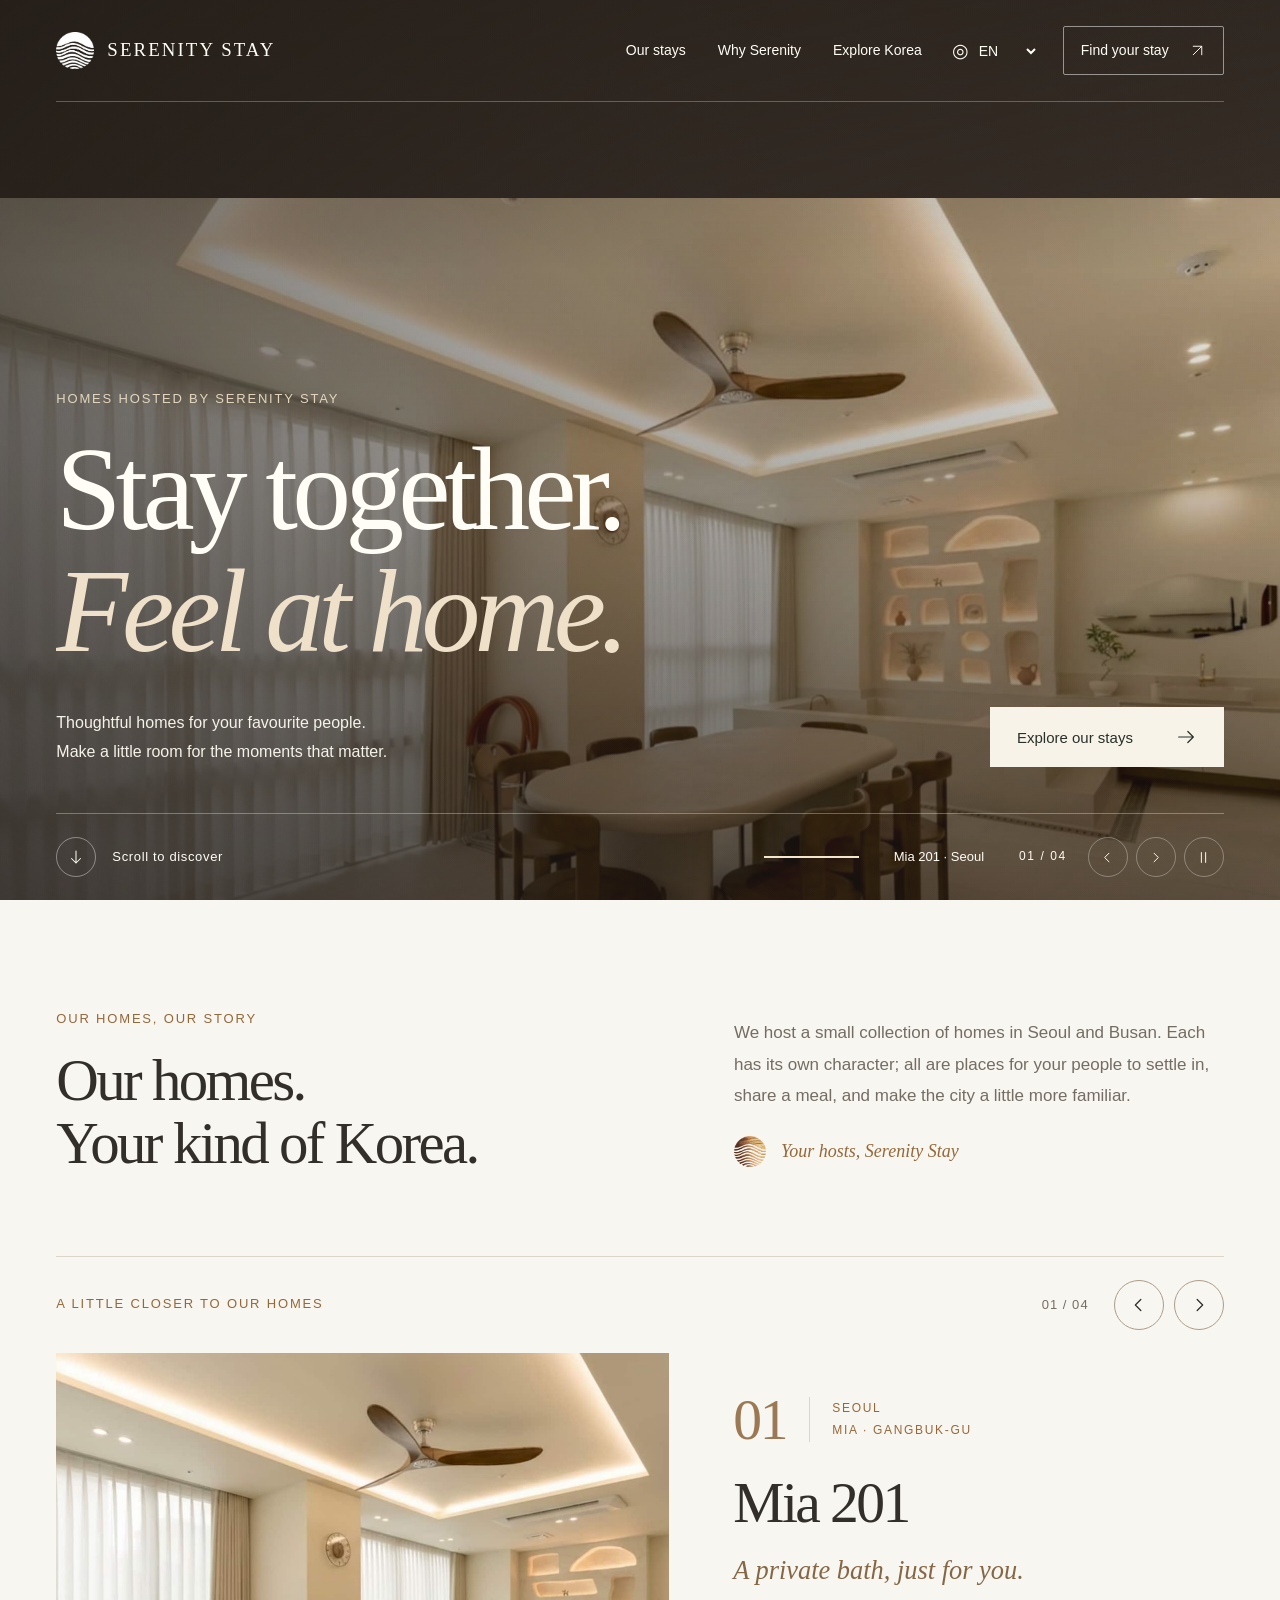
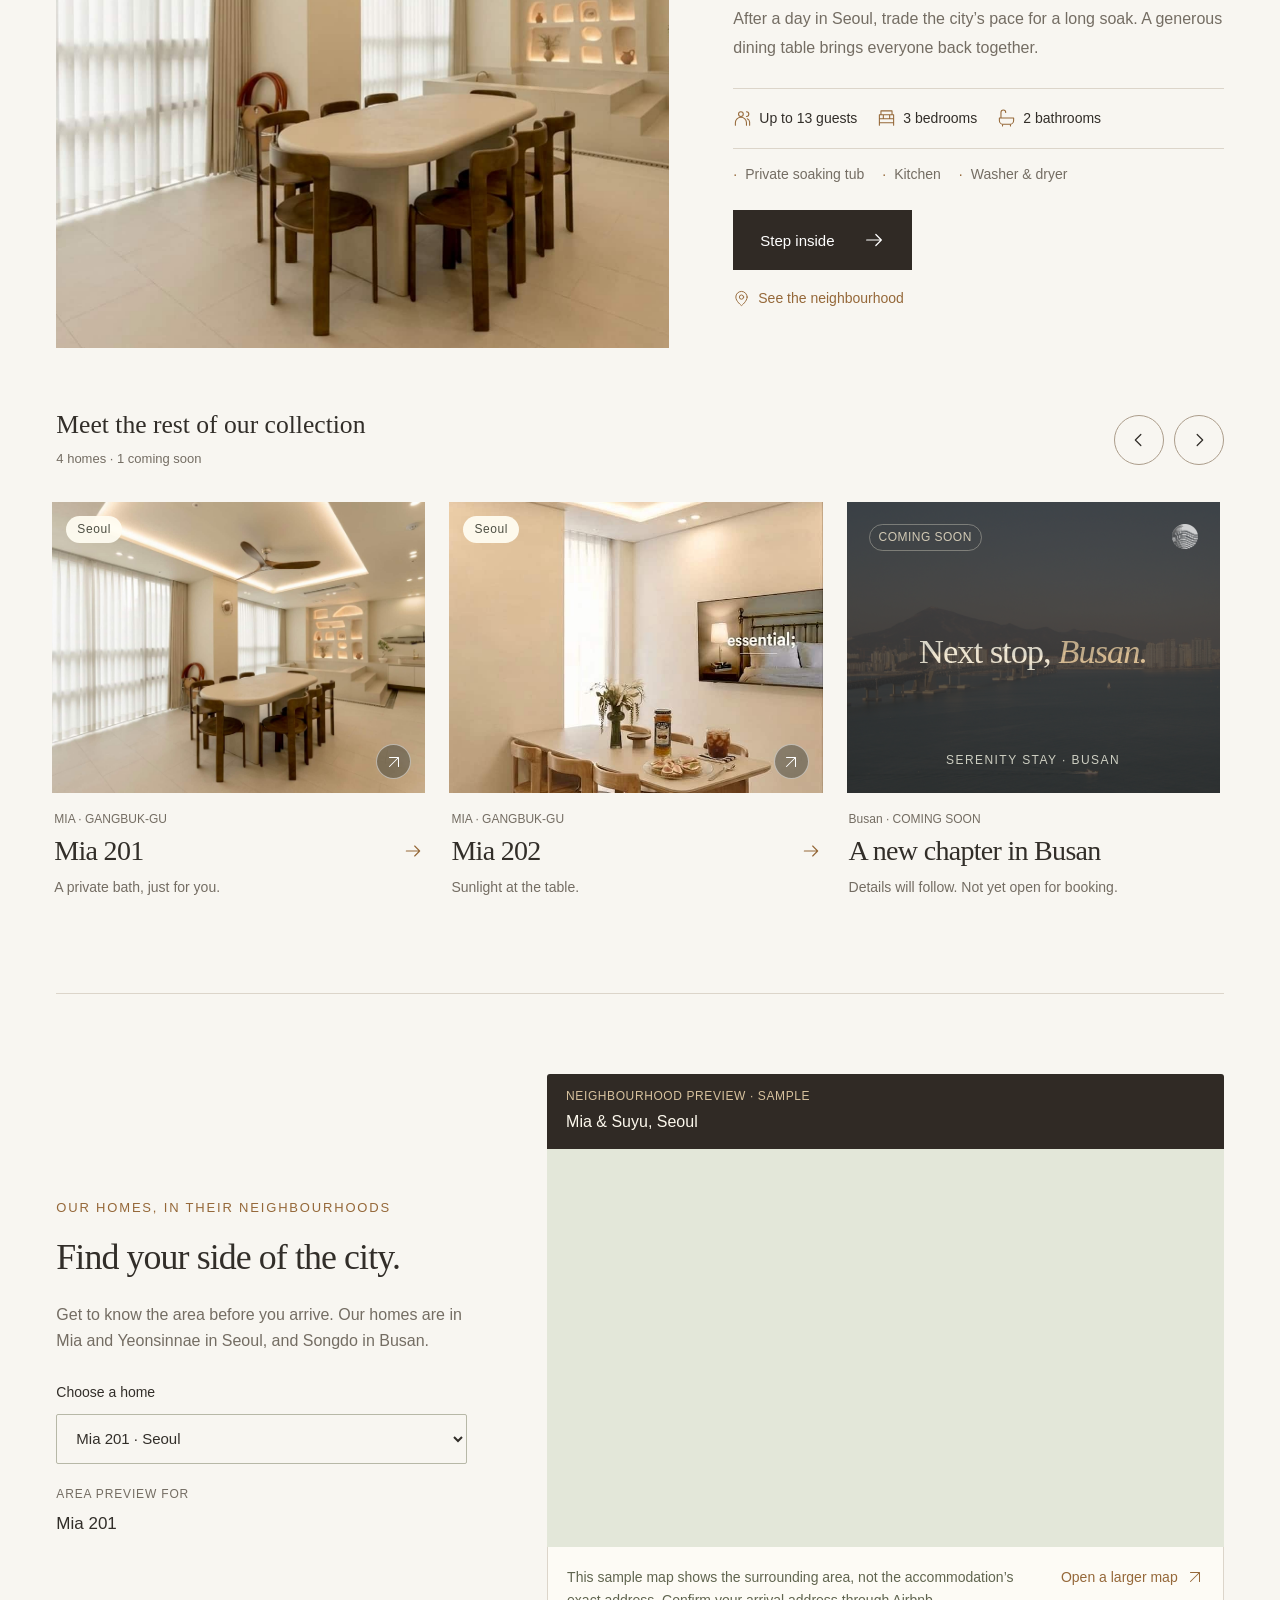
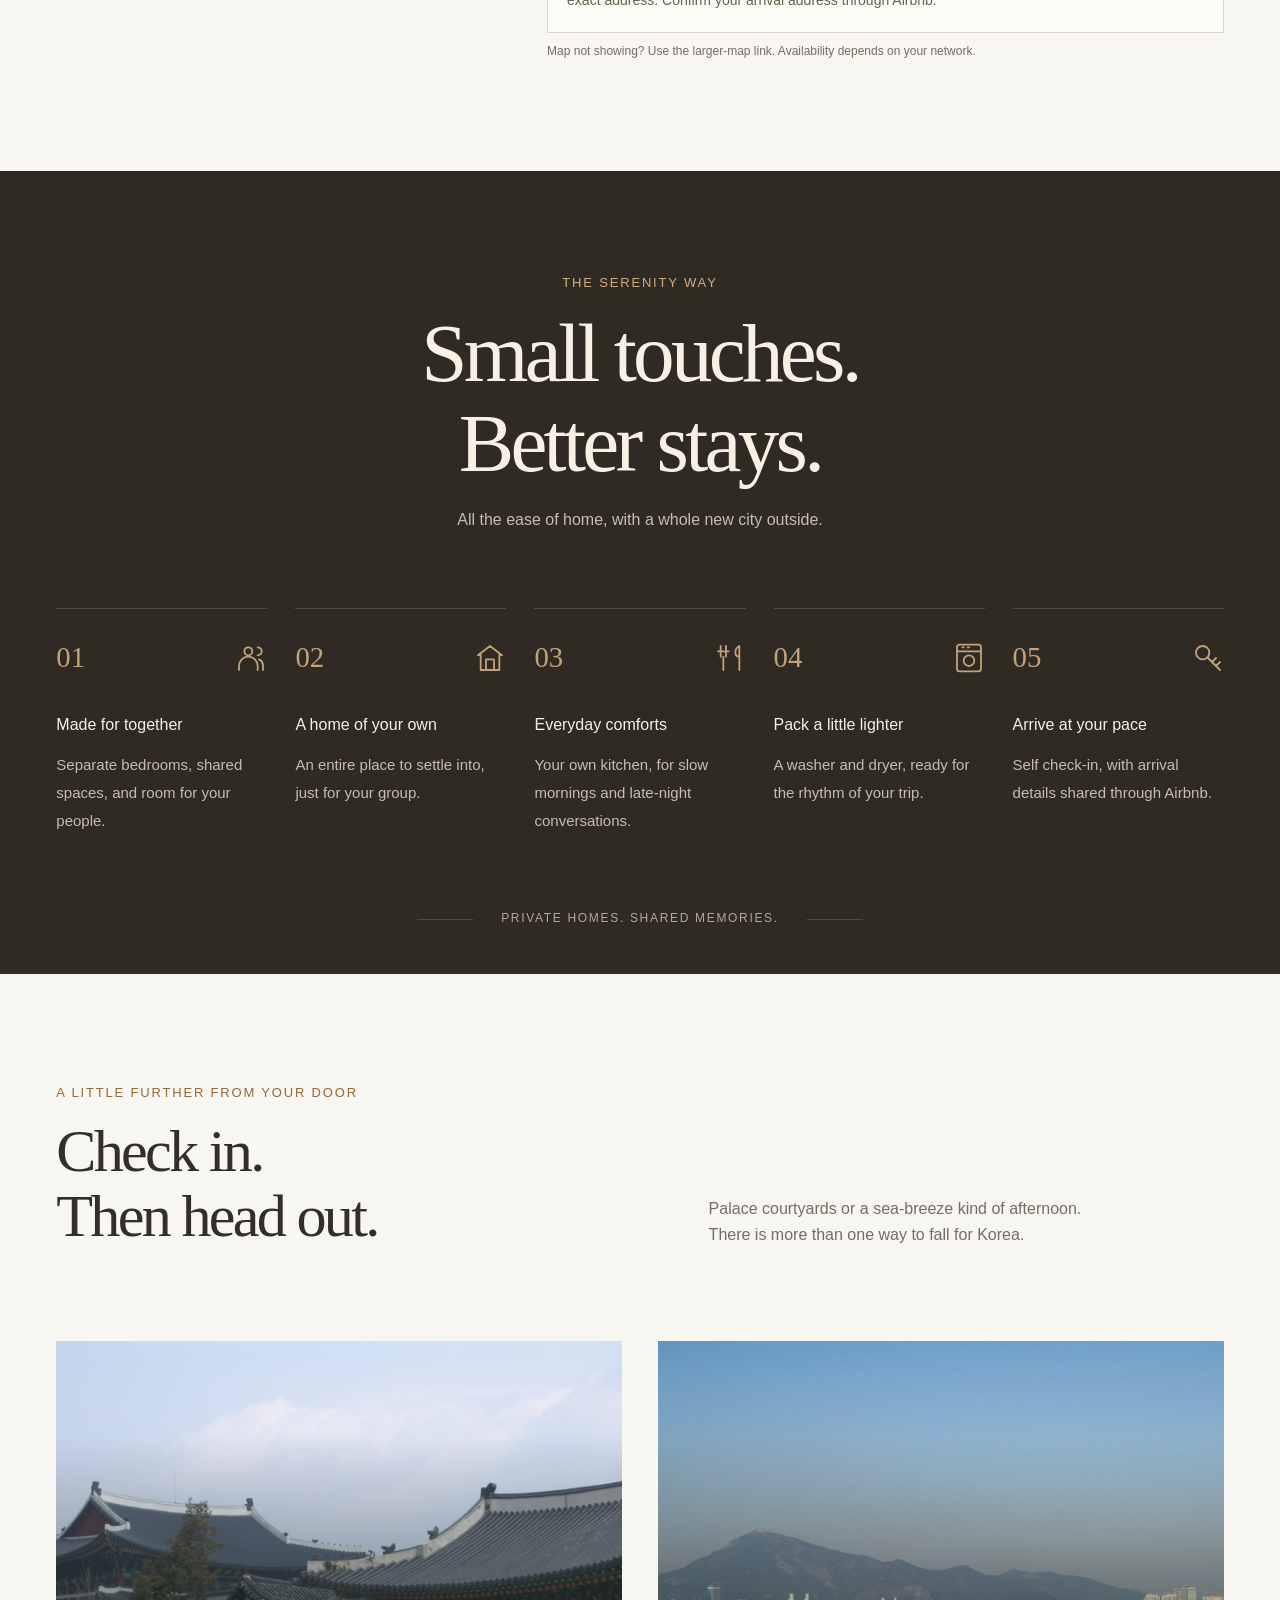
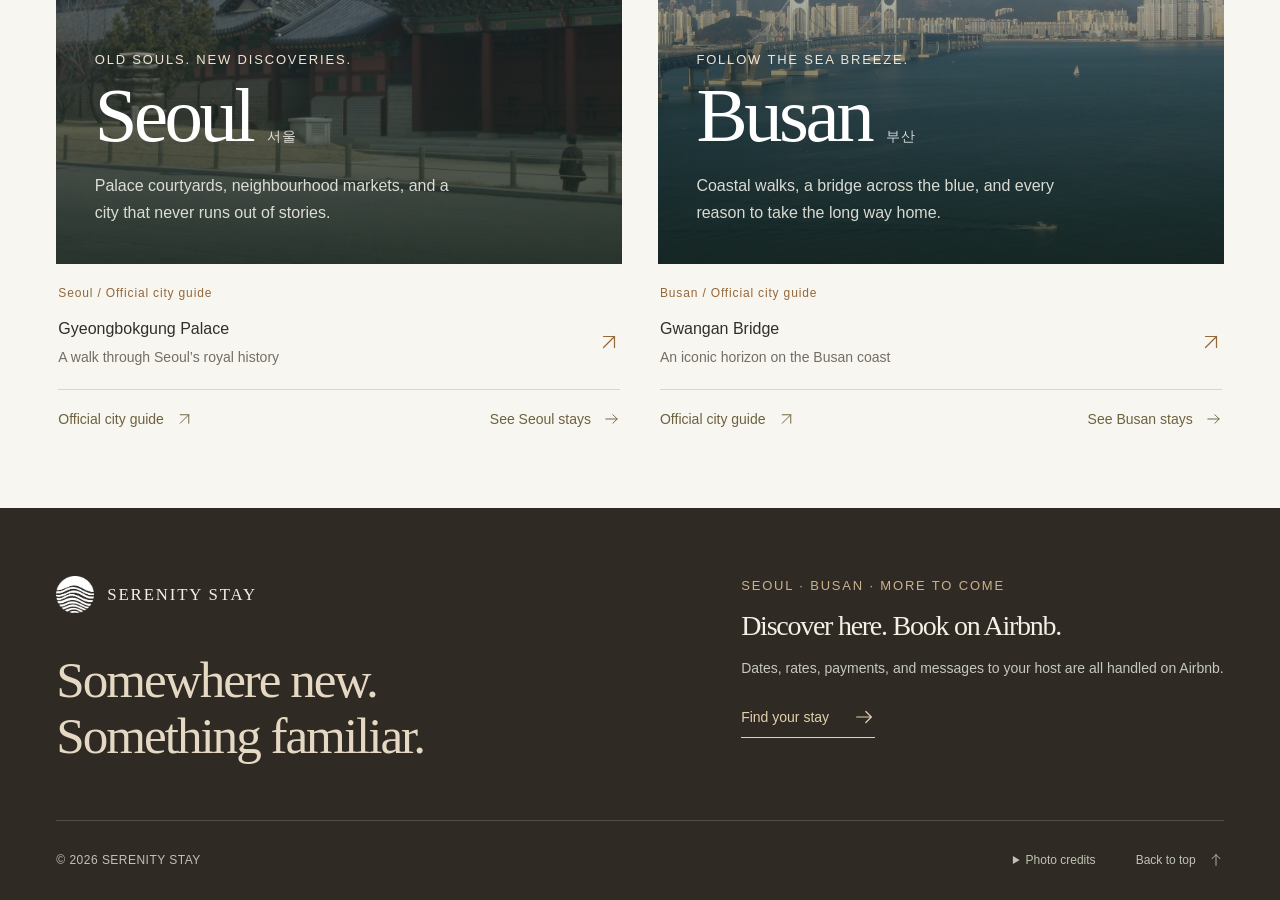
==== commit 8add606e: "애니메이션추가" ====
--- a/index.html
+++ b/index.html
@@ -4,55 +4,57 @@
   <meta charset="UTF-8">
   <meta name="viewport" content="width=device-width, initial-scale=1">
   <meta name="description" content="Thoughtfully chosen homes in Seoul and Busan. Discover Serenity Stay and book your stay on Airbnb.">
-  <meta name="theme-color" content="#282e29">
+  <meta name="theme-color" content="#302a25">
   <title>Serenity Stay — Somewhere new. Something familiar.</title>
   <link rel="icon" type="image/png" href="assets/logo-wood.png">
-  <link rel="stylesheet" href="styles.css?v=4">
-  <script src="content.js?v=4" defer></script>
-  <script src="app.js?v=4" defer></script>
+  <link rel="stylesheet" href="styles.css?v=6">
+  <script src="content.js?v=6" defer></script>
+  <script src="app.js?v=6" defer></script>
 </head>
 <body data-page="home" data-root="">
   <a class="skip-link" href="#main">Skip to content</a>
   <main id="main" tabindex="-1"><section class="hero home-hero" id="top" aria-label="Accommodation slideshow">
-        <div class="hero-visual"><div class="hero-slide is-active" data-slide="0" ><img class="" src="assets/mia201-hero.jpg" alt="Warm dining space and private soaking tub at Serenity Stay Mia 201" fetchpriority="high" decoding="async"></div><div class="hero-slide " data-slide="1" aria-hidden="true"><img class="" src="assets/mia202-2.jpg" alt="Sunlit dining area at Serenity Stay Mia 202" loading="lazy" decoding="async"></div><div class="hero-slide " data-slide="2" aria-hidden="true"><img class="" src="assets/yeonsin-1.jpg" alt="Bright living room at Serenity in Seoul" loading="lazy" decoding="async"></div><div class="hero-slide " data-slide="3" aria-hidden="true"><img class="" src="assets/songdo-1.jpg" alt="Ocean-view living room at Seaside Cloud in Busan" loading="lazy" decoding="async"></div></div>
+        <div class="hero-visual"><div class="hero-slide is-active" data-slide="0" ><img class="" src="assets/mia201-hero.jpg" alt="Warm dining space and private soaking tub at Serenity Stay Mia 201" width="1920" height="1281" fetchpriority="high" decoding="async"></div><div class="hero-slide " data-slide="1" aria-hidden="true"><img class="" src="assets/mia202-2.jpg" alt="Sunlit dining area at Serenity Stay Mia 202" width="720" height="1080" loading="lazy" decoding="async"></div><div class="hero-slide " data-slide="2" aria-hidden="true"><img class="" src="assets/yeonsin-1.jpg" alt="Bright living room at Serenity in Seoul" width="1200" height="900" loading="lazy" decoding="async"></div><div class="hero-slide " data-slide="3" aria-hidden="true"><img class="" src="assets/songdo-1.jpg" alt="Ocean-view living room at Seaside Cloud in Busan" width="1200" height="800" loading="lazy" decoding="async"></div></div>
         <div class="hero-shade"></div>
         <div class="hero-content"><header class="site-header shell">
-        <a class="brand" href="index.html" aria-label="Serenity Stay home"><img class="brand-mark" src="assets/logo-wood.png" alt="" fetchpriority="high" decoding="async"><span>SERENITY <span class="brand-stay">STAY</span></span></a>
+        <a class="brand" href="index.html" aria-label="Serenity Stay home"><img class="brand-mark" src="assets/logo-wood.png" alt=""  fetchpriority="high" decoding="async"><span>SERENITY <span class="brand-stay">STAY</span></span></a>
         <nav class="main-nav" id="main-nav" aria-label="Menu">
           <a href="index.html#stays">Our stays</a><a href="index.html#why">Why Serenity</a><a href="index.html#places">Explore Korea</a>
         </nav>
         <div class="header-actions"><label class="language-select"><span aria-hidden="true">◎</span><span class="sr-only">Language</span><select id="language"><option value="en" selected>EN</option><option value="ko" >한국어</option><option value="zh" >中文</option></select></label><a class="header-book" href="index.html#stays">Find your stay<svg class="icon" viewBox="0 0 24 24" fill="none" stroke="currentColor" stroke-width="1.35" stroke-linecap="round" stroke-linejoin="round" aria-hidden="true"><path d="M6 18 18 6M6 6h12v12"/></svg></a><button class="menu-toggle" type="button" aria-expanded="false" aria-controls="main-nav"><span>Menu</span><span class="menu-lines" aria-hidden="true"></span></button></div>
       </header>
-          <div class="hero-copy shell"><p class="eyebrow hero-intro">HOMES HOSTED BY SERENITY STAY</p><h1><span class="line-mask"><span>Stay together.</span></span><span class="line-mask"><em>Feel at home.</em></span></h1><p class="hero-description">Thoughtful homes for your favourite people.
-Make a little room for the moments that matter.</p><a class="button button-cream" href="#stays">Explore our stays<svg class="icon" viewBox="0 0 24 24" fill="none" stroke="currentColor" stroke-width="1.35" stroke-linecap="round" stroke-linejoin="round" aria-hidden="true"><path d="M4 12h16m-6-6 6 6-6 6"/></svg></a></div>
-          <div class="hero-bottom shell"><a class="scroll-hint" href="#stays"><svg class="icon" viewBox="0 0 24 24" fill="none" stroke="currentColor" stroke-width="1.35" stroke-linecap="round" stroke-linejoin="round" aria-hidden="true"><path d="M12 4v16m-6-6 6 6 6-6"/></svg><span>Scroll to discover</span></a><div class="slide-info"><a id="hero-caption" href="stays/mia201.html">Mia 201 · Seoul</a><div class="slide-controls"><span id="hero-count">01 / 04</span><button type="button" id="hero-prev" aria-label="Previous photo"><svg class="icon" viewBox="0 0 24 24" fill="none" stroke="currentColor" stroke-width="1.35" stroke-linecap="round" stroke-linejoin="round" aria-hidden="true"><path d="m14 6-6 6 6 6"/></svg></button><button type="button" id="hero-next" aria-label="Next photo"><svg class="icon" viewBox="0 0 24 24" fill="none" stroke="currentColor" stroke-width="1.35" stroke-linecap="round" stroke-linejoin="round" aria-hidden="true"><path d="m10 6 6 6-6 6"/></svg></button><button type="button" id="hero-pause" aria-label="Pause slideshow"><svg class="icon" viewBox="0 0 24 24" fill="none" stroke="currentColor" stroke-width="1.35" stroke-linecap="round" stroke-linejoin="round" aria-hidden="true"><path d="M9 5v14M15 5v14"/></svg></button></div></div></div>
+          <div class="hero-copy shell"><p class="eyebrow hero-intro">HOMES HOSTED BY SERENITY STAY</p><h1><span class="line-mask"><span>Stay together.</span></span><span class="line-mask"><em>Feel at home.</em></span></h1><div class="hero-summary"><p class="hero-description">Thoughtful homes for your favourite people.
+Make a little room for the moments that matter.</p><a class="button button-cream" href="#stays">Explore our stays<svg class="icon" viewBox="0 0 24 24" fill="none" stroke="currentColor" stroke-width="1.35" stroke-linecap="round" stroke-linejoin="round" aria-hidden="true"><path d="M4 12h16m-6-6 6 6-6 6"/></svg></a></div></div>
+          <div class="hero-bottom shell"><a class="scroll-hint" href="#stays"><svg class="icon" viewBox="0 0 24 24" fill="none" stroke="currentColor" stroke-width="1.35" stroke-linecap="round" stroke-linejoin="round" aria-hidden="true"><path d="M12 4v16m-6-6 6 6 6-6"/></svg><span>Scroll to discover</span></a><div class="slide-info"><span class="hero-progress" aria-hidden="true"><span></span></span><a id="hero-caption" href="stays/mia201.html">Mia 201 · Seoul</a><div class="slide-controls"><span id="hero-count">01 / 04</span><button type="button" id="hero-prev" aria-label="Previous photo"><svg class="icon" viewBox="0 0 24 24" fill="none" stroke="currentColor" stroke-width="1.35" stroke-linecap="round" stroke-linejoin="round" aria-hidden="true"><path d="m14 6-6 6 6 6"/></svg></button><button type="button" id="hero-next" aria-label="Next photo"><svg class="icon" viewBox="0 0 24 24" fill="none" stroke="currentColor" stroke-width="1.35" stroke-linecap="round" stroke-linejoin="round" aria-hidden="true"><path d="m10 6 6 6-6 6"/></svg></button><button type="button" id="hero-pause" aria-label="Pause slideshow"><svg class="icon" viewBox="0 0 24 24" fill="none" stroke="currentColor" stroke-width="1.35" stroke-linecap="round" stroke-linejoin="round" aria-hidden="true"><path d="M9 5v14M15 5v14"/></svg></button></div></div></div>
         </div>
       </section>
-        <section class="section collection shell" id="stays" aria-labelledby="collection-title"><div class="collection-intro reveal"><div><p class="eyebrow">OUR HOMES, OUR STORY</p><h2 id="collection-title">Our homes.
-Your kind of Korea.</h2></div><div class="host-introduction"><p>We host a small collection of homes in Seoul and Busan. Each has its own character; all are places for your people to settle in, share a meal, and make the city a little more familiar.</p><p class="host-signature"><img class="host-mark" src="assets/logo-wood.png" alt="" loading="lazy" decoding="async"><span>Your hosts, Serenity Stay</span></p></div></div>
+        <section class="section collection shell" id="stays" aria-labelledby="collection-title"><div class="collection-intro"><div class="reveal"><p class="eyebrow">OUR HOMES, OUR STORY</p><h2 id="collection-title">Our homes.
+Your kind of Korea.</h2></div><div class="host-introduction reveal"><p>We host a small collection of homes in Seoul and Busan. Each has its own character; all are places for your people to settle in, share a meal, and make the city a little more familiar.</p><p class="host-signature"><img class="host-mark" src="assets/logo-wood.png" alt=""  loading="lazy" decoding="async"><span>Your hosts, Serenity Stay</span></p></div></div>
         <div class="showcase-toolbar"><p class="eyebrow">A LITTLE CLOSER TO OUR HOMES</p><div class="showcase-navigation js-control"><span id="showcase-count">01 / 04</span><button class="round-button" data-showcase-step="-1" aria-controls="featured-home" aria-label="Previous home story" type="button"><svg class="icon" viewBox="0 0 24 24" fill="none" stroke="currentColor" stroke-width="1.35" stroke-linecap="round" stroke-linejoin="round" aria-hidden="true"><path d="m14 6-6 6 6 6"/></svg></button><button class="round-button" data-showcase-step="1" aria-controls="featured-home" aria-label="Next home story" type="button"><svg class="icon" viewBox="0 0 24 24" fill="none" stroke="currentColor" stroke-width="1.35" stroke-linecap="round" stroke-linejoin="round" aria-hidden="true"><path d="m10 6 6 6-6 6"/></svg></button></div></div><div id="featured-home"><article class="home-showcase" aria-labelledby="showcase-name">
-        <div class="showcase-photos"><a class="showcase-cover" href="stays/mia201.html"><img class="" src="assets/mia201-hero.jpg" alt="Warm dining space and private soaking tub at Serenity Stay Mia 201" loading="lazy" decoding="async"><span class="showcase-photo-label">SERENITY STAY / SEOUL</span></a></div>
-        <div class="showcase-copy"><p class="eyebrow">Seoul · MIA · GANGBUK-GU</p><h3 id="showcase-name">Mia 201</h3><p class="showcase-signature">A private bath, just for you.</p><p class="showcase-story">After a day in Seoul, trade the city’s pace for a long soak. A generous dining table brings everyone back together.</p><ul class="showcase-facts"><li><svg class="icon" viewBox="0 0 24 24" fill="none" stroke="currentColor" stroke-width="1.35" stroke-linecap="round" stroke-linejoin="round" aria-hidden="true"><circle cx="10" cy="7" r="3"/><path d="M3 21v-3a7 7 0 0 1 14 0v3M17 4a3 3 0 0 1 0 6M21 21v-4a5 5 0 0 0-3-4"/></svg>Up to 13 guests</li><li><svg class="icon" viewBox="0 0 24 24" fill="none" stroke="currentColor" stroke-width="1.35" stroke-linecap="round" stroke-linejoin="round" aria-hidden="true"><path d="M3 18v3m18-3v3M3 18V8h18v10ZM5 8V3h14v5M3 13h18M8 8v5m8-5v5"/></svg>3 bedrooms</li><li><svg class="icon" viewBox="0 0 24 24" fill="none" stroke="currentColor" stroke-width="1.35" stroke-linecap="round" stroke-linejoin="round" aria-hidden="true"><path d="M3 12h18v3a5 5 0 0 1-5 5H8a5 5 0 0 1-5-5ZM5 12V5a3 3 0 0 1 6 0M7 20v2m10-2v2"/></svg>2 bathrooms</li></ul><ul class="showcase-amenities"><li>Private soaking tub</li><li>Kitchen</li><li>Washer &amp; dryer</li></ul><a class="button button-dark" href="stays/mia201.html">Step inside<svg class="icon" viewBox="0 0 24 24" fill="none" stroke="currentColor" stroke-width="1.35" stroke-linecap="round" stroke-linejoin="round" aria-hidden="true"><path d="M4 12h16m-6-6 6 6-6 6"/></svg></a><a class="showcase-location" href="stays/mia201.html#location"><svg class="icon" viewBox="0 0 24 24" fill="none" stroke="currentColor" stroke-width="1.35" stroke-linecap="round" stroke-linejoin="round" aria-hidden="true"><path d="M20 10c0 6-8 12-8 12S4 16 4 10a8 8 0 1 1 16 0Z"/><circle cx="12" cy="10" r="3"/></svg>See the neighbourhood</a></div>
+        <div class="showcase-photos reveal media-reveal"><a class="showcase-cover" href="stays/mia201.html"><img class="" src="assets/mia201-hero.jpg" alt="Warm dining space and private soaking tub at Serenity Stay Mia 201" width="1920" height="1281" loading="lazy" decoding="async"><span class="showcase-photo-label"><span>SERENITY STAY / SEOUL</span><svg class="icon" viewBox="0 0 24 24" fill="none" stroke="currentColor" stroke-width="1.35" stroke-linecap="round" stroke-linejoin="round" aria-hidden="true"><path d="M6 18 18 6M6 6h12v12"/></svg></span></a></div>
+        <div class="showcase-copy reveal"><div class="showcase-chapter"><span aria-hidden="true">01</span><p class="eyebrow">Seoul<br>MIA · GANGBUK-GU</p></div><h3 id="showcase-name">Mia 201</h3><p class="showcase-signature">A private bath, just for you.</p><p class="showcase-story">After a day in Seoul, trade the city’s pace for a long soak. A generous dining table brings everyone back together.</p><ul class="showcase-facts"><li><svg class="icon" viewBox="0 0 24 24" fill="none" stroke="currentColor" stroke-width="1.35" stroke-linecap="round" stroke-linejoin="round" aria-hidden="true"><circle cx="10" cy="7" r="3"/><path d="M3 21v-3a7 7 0 0 1 14 0v3M17 4a3 3 0 0 1 0 6M21 21v-4a5 5 0 0 0-3-4"/></svg>Up to 13 guests</li><li><svg class="icon" viewBox="0 0 24 24" fill="none" stroke="currentColor" stroke-width="1.35" stroke-linecap="round" stroke-linejoin="round" aria-hidden="true"><path d="M3 18v3m18-3v3M3 18V8h18v10ZM5 8V3h14v5M3 13h18M8 8v5m8-5v5"/></svg>3 bedrooms</li><li><svg class="icon" viewBox="0 0 24 24" fill="none" stroke="currentColor" stroke-width="1.35" stroke-linecap="round" stroke-linejoin="round" aria-hidden="true"><path d="M3 12h18v3a5 5 0 0 1-5 5H8a5 5 0 0 1-5-5ZM5 12V5a3 3 0 0 1 6 0M7 20v2m10-2v2"/></svg>2 bathrooms</li></ul><ul class="showcase-amenities"><li>Private soaking tub</li><li>Kitchen</li><li>Washer &amp; dryer</li></ul><a class="button button-dark" href="stays/mia201.html">Step inside<svg class="icon" viewBox="0 0 24 24" fill="none" stroke="currentColor" stroke-width="1.35" stroke-linecap="round" stroke-linejoin="round" aria-hidden="true"><path d="M4 12h16m-6-6 6 6-6 6"/></svg></a><a class="showcase-location" href="stays/mia201.html#location"><svg class="icon" viewBox="0 0 24 24" fill="none" stroke="currentColor" stroke-width="1.35" stroke-linecap="round" stroke-linejoin="round" aria-hidden="true"><path d="M20 10c0 6-8 12-8 12S4 16 4 10a8 8 0 1 1 16 0Z"/><circle cx="12" cy="10" r="3"/></svg>See the neighbourhood</a></div>
       </article></div><p id="showcase-status" class="sr-only" role="status"></p>
         <div class="collection-meta"><div><h3>Meet the rest of our collection</h3><span>4 homes · 1 coming soon</span></div><div class="rail-controls js-control"><button class="round-button" data-scroll-for="home-rail" data-scroll-step="-1" aria-label="Scroll to previous homes" type="button"><svg class="icon" viewBox="0 0 24 24" fill="none" stroke="currentColor" stroke-width="1.35" stroke-linecap="round" stroke-linejoin="round" aria-hidden="true"><path d="m14 6-6 6 6 6"/></svg></button><button class="round-button" data-scroll-for="home-rail" data-scroll-step="1" aria-label="Scroll to more homes" type="button"><svg class="icon" viewBox="0 0 24 24" fill="none" stroke="currentColor" stroke-width="1.35" stroke-linecap="round" stroke-linejoin="round" aria-hidden="true"><path d="m10 6 6 6-6 6"/></svg></button></div></div><div class="home-rail" id="home-rail" data-scroll-track tabindex="0" aria-label="Meet the rest of our collection"><article class="stay-card" id="mia201"><a class="stay-card-link" href="stays/mia201.html">
-        <div class="card-photo"><img class="" src="assets/mia201-hero.jpg" alt="Warm dining space and private soaking tub at Serenity Stay Mia 201" loading="lazy" decoding="async"><span class="city-badge">Seoul</span><span class="photo-arrow"><svg class="icon" viewBox="0 0 24 24" fill="none" stroke="currentColor" stroke-width="1.35" stroke-linecap="round" stroke-linejoin="round" aria-hidden="true"><path d="M6 18 18 6M6 6h12v12"/></svg></span></div>
-        <div class="card-body"><p class="card-area">MIA · GANGBUK-GU</p><div class="card-title"><h3>Mia 201</h3><svg class="icon" viewBox="0 0 24 24" fill="none" stroke="currentColor" stroke-width="1.35" stroke-linecap="round" stroke-linejoin="round" aria-hidden="true"><path d="M4 12h16m-6-6 6 6-6 6"/></svg></div><p class="card-tagline">A private bath, just for you.</p><span class="sr-only">Full home tour</span></div>
+        <div class="card-photo"><img class="" src="assets/mia201-hero.jpg" alt="Warm dining space and private soaking tub at Serenity Stay Mia 201" width="1920" height="1281" loading="lazy" decoding="async"><span class="city-badge">Seoul</span><span class="photo-arrow"><svg class="icon" viewBox="0 0 24 24" fill="none" stroke="currentColor" stroke-width="1.35" stroke-linecap="round" stroke-linejoin="round" aria-hidden="true"><path d="M6 18 18 6M6 6h12v12"/></svg></span></div>
+        <div class="card-body"><p class="card-area">MIA · GANGBUK-GU</p><div class="card-title"><h3>Mia 201</h3><svg class="icon" viewBox="0 0 24 24" fill="none" stroke="currentColor" stroke-width="1.35" stroke-linecap="round" stroke-linejoin="round" aria-hidden="true"><path d="M4 12h16m-6-6 6 6-6 6"/></svg></div><p class="card-tagline">A private bath, just for you.</p></div>
         </a></article><article class="stay-card" id="mia202"><a class="stay-card-link" href="stays/mia202.html">
-        <div class="card-photo"><img class="" src="assets/mia202-2.jpg" alt="Sunlit dining area at Serenity Stay Mia 202" loading="lazy" decoding="async"><span class="city-badge">Seoul</span><span class="photo-arrow"><svg class="icon" viewBox="0 0 24 24" fill="none" stroke="currentColor" stroke-width="1.35" stroke-linecap="round" stroke-linejoin="round" aria-hidden="true"><path d="M6 18 18 6M6 6h12v12"/></svg></span></div>
-        <div class="card-body"><p class="card-area">MIA · GANGBUK-GU</p><div class="card-title"><h3>Mia 202</h3><svg class="icon" viewBox="0 0 24 24" fill="none" stroke="currentColor" stroke-width="1.35" stroke-linecap="round" stroke-linejoin="round" aria-hidden="true"><path d="M4 12h16m-6-6 6 6-6 6"/></svg></div><p class="card-tagline">Sunlight at the table.</p><span class="sr-only">Full home tour</span></div>
+        <div class="card-photo"><img class="" src="assets/mia202-2.jpg" alt="Sunlit dining area at Serenity Stay Mia 202" width="720" height="1080" loading="lazy" decoding="async"><span class="city-badge">Seoul</span><span class="photo-arrow"><svg class="icon" viewBox="0 0 24 24" fill="none" stroke="currentColor" stroke-width="1.35" stroke-linecap="round" stroke-linejoin="round" aria-hidden="true"><path d="M6 18 18 6M6 6h12v12"/></svg></span></div>
+        <div class="card-body"><p class="card-area">MIA · GANGBUK-GU</p><div class="card-title"><h3>Mia 202</h3><svg class="icon" viewBox="0 0 24 24" fill="none" stroke="currentColor" stroke-width="1.35" stroke-linecap="round" stroke-linejoin="round" aria-hidden="true"><path d="M4 12h16m-6-6 6 6-6 6"/></svg></div><p class="card-tagline">Sunlight at the table.</p></div>
         </a></article><article class="stay-card upcoming" id="busan-next">
-        <div class="coming-art"><div class="coming-city"><img class="" src="assets/busan-gwangan.jpg" alt="" loading="lazy" decoding="async"></div><div class="coming-art-content"><span class="status-badge">COMING SOON</span><img class="coming-mark" src="assets/logo-wood.png" alt="" loading="lazy" decoding="async"><h3>Next stop, <em>Busan.</em></h3><span class="coming-caption">SERENITY STAY · BUSAN</span></div></div>
+        <div class="coming-art"><div class="coming-city"><img class="" src="assets/busan-gwangan.jpg" alt="" width="2816" height="1584" loading="lazy" decoding="async"></div><div class="coming-art-content"><span class="status-badge">COMING SOON</span><img class="coming-mark" src="assets/logo-wood.png" alt=""  loading="lazy" decoding="async"><h3>Next stop, <em>Busan.</em></h3><span class="coming-caption">SERENITY STAY · BUSAN</span></div></div>
         <div class="card-body"><p class="card-area">Busan · COMING SOON</p><h3>A new chapter in Busan</h3><p class="coming-note">Details will follow. Not yet open for booking.</p></div></article><article class="stay-card" id="yeonsin"><a class="stay-card-link" href="stays/yeonsin.html">
-        <div class="card-photo"><img class="" src="assets/yeonsin-1.jpg" alt="Bright living room at Serenity in Seoul" loading="lazy" decoding="async"><span class="city-badge">Seoul</span><span class="photo-arrow"><svg class="icon" viewBox="0 0 24 24" fill="none" stroke="currentColor" stroke-width="1.35" stroke-linecap="round" stroke-linejoin="round" aria-hidden="true"><path d="M6 18 18 6M6 6h12v12"/></svg></span></div>
-        <div class="card-body"><p class="card-area">YEONSINNAE · EUNPYEONG-GU</p><div class="card-title"><h3>Serenity in Seoul</h3><svg class="icon" viewBox="0 0 24 24" fill="none" stroke="currentColor" stroke-width="1.35" stroke-linecap="round" stroke-linejoin="round" aria-hidden="true"><path d="M4 12h16m-6-6 6 6-6 6"/></svg></div><p class="card-tagline">Your own bright corner of Seoul.</p><span class="sr-only">Full home tour</span></div>
+        <div class="card-photo"><img class="" src="assets/yeonsin-1.jpg" alt="Bright living room at Serenity in Seoul" width="1200" height="900" loading="lazy" decoding="async"><span class="city-badge">Seoul</span><span class="photo-arrow"><svg class="icon" viewBox="0 0 24 24" fill="none" stroke="currentColor" stroke-width="1.35" stroke-linecap="round" stroke-linejoin="round" aria-hidden="true"><path d="M6 18 18 6M6 6h12v12"/></svg></span></div>
+        <div class="card-body"><p class="card-area">YEONSINNAE · EUNPYEONG-GU</p><div class="card-title"><h3>Serenity in Seoul</h3><svg class="icon" viewBox="0 0 24 24" fill="none" stroke="currentColor" stroke-width="1.35" stroke-linecap="round" stroke-linejoin="round" aria-hidden="true"><path d="M4 12h16m-6-6 6 6-6 6"/></svg></div><p class="card-tagline">Your own bright corner of Seoul.</p></div>
         </a></article><article class="stay-card" id="songdo"><a class="stay-card-link" href="stays/songdo.html">
-        <div class="card-photo"><img class="" src="assets/songdo-1.jpg" alt="Ocean-view living room at Seaside Cloud in Busan" loading="lazy" decoding="async"><span class="city-badge">Busan</span><span class="photo-arrow"><svg class="icon" viewBox="0 0 24 24" fill="none" stroke="currentColor" stroke-width="1.35" stroke-linecap="round" stroke-linejoin="round" aria-hidden="true"><path d="M6 18 18 6M6 6h12v12"/></svg></span></div>
-        <div class="card-body"><p class="card-area">SONGDO · SEO-GU</p><div class="card-title"><h3>Seaside Cloud</h3><svg class="icon" viewBox="0 0 24 24" fill="none" stroke="currentColor" stroke-width="1.35" stroke-linecap="round" stroke-linejoin="round" aria-hidden="true"><path d="M4 12h16m-6-6 6 6-6 6"/></svg></div><p class="card-tagline">An ocean view to wake up to.</p><span class="sr-only">Full home tour</span></div>
+        <div class="card-photo"><img class="" src="assets/songdo-1.jpg" alt="Ocean-view living room at Seaside Cloud in Busan" width="1200" height="800" loading="lazy" decoding="async"><span class="city-badge">Busan</span><span class="photo-arrow"><svg class="icon" viewBox="0 0 24 24" fill="none" stroke="currentColor" stroke-width="1.35" stroke-linecap="round" stroke-linejoin="round" aria-hidden="true"><path d="M6 18 18 6M6 6h12v12"/></svg></span></div>
+        <div class="card-body"><p class="card-area">SONGDO · SEO-GU</p><div class="card-title"><h3>Seaside Cloud</h3><svg class="icon" viewBox="0 0 24 24" fill="none" stroke="currentColor" stroke-width="1.35" stroke-linecap="round" stroke-linejoin="round" aria-hidden="true"><path d="M4 12h16m-6-6 6 6-6 6"/></svg></div><p class="card-tagline">An ocean view to wake up to.</p></div>
         </a></article></div><div class="collection-map" id="collection-map"><div class="collection-map-copy"><p class="eyebrow">OUR HOMES, IN THEIR NEIGHBOURHOODS</p><h3>Find your side of the city.</h3><p>Get to know the area before you arrive. Our homes are in Mia and Yeonsinnae in Seoul, and Songdo in Busan.</p><label class="map-select-label" for="map-stay">Choose a home</label><select id="map-stay"><option value="mia201" selected>Mia 201 · Seoul</option><option value="mia202" >Mia 202 · Seoul</option><option value="yeonsin" >Serenity in Seoul · Seoul</option><option value="songdo" >Seaside Cloud · Busan</option></select><p class="map-selected-home"><span>AREA PREVIEW FOR</span><strong id="map-home-name">Mia 201</strong></p></div><div id="collection-map-panel"><div class="map-panel"><div class="map-label"><span>NEIGHBOURHOOD PREVIEW · SAMPLE</span><strong>Mia &amp; Suyu, Seoul</strong></div><iframe class="neighbourhood-map" src="https://www.openstreetmap.org/export/embed.html?bbox=127.01400%2C37.62020%2C127.03800%2C37.63580&amp;layer=mapnik" title="Mia 201 — sample neighbourhood map" loading="lazy" referrerpolicy="no-referrer"></iframe><div class="map-caption"><p>This sample map shows the surrounding area, not the accommodation’s exact address. Confirm your arrival address through Airbnb.</p><a href="https://www.openstreetmap.org/#map=14/37.628/127.026" target="_blank" rel="noopener noreferrer">Open a larger map<svg class="icon" viewBox="0 0 24 24" fill="none" stroke="currentColor" stroke-width="1.35" stroke-linecap="round" stroke-linejoin="round" aria-hidden="true"><path d="M6 18 18 6M6 6h12v12"/></svg><span class="sr-only">Opens in a new tab</span></a></div><p class="map-network-note">Map not showing? Use the larger-map link. Availability depends on your network.</p></div></div></div></section>
-        <section class="why-section" id="why" aria-labelledby="why-title"><div class="shell"><div class="section-heading centered reveal"><p class="eyebrow">THE SERENITY WAY</p><h2 id="why-title">Small touches. Better stays.</h2><p>All the ease of home, with a whole new city outside.</p></div><ul class="benefits"><li class="benefit reveal"><svg class="icon" viewBox="0 0 24 24" fill="none" stroke="currentColor" stroke-width="1.35" stroke-linecap="round" stroke-linejoin="round" aria-hidden="true"><circle cx="10" cy="7" r="3"/><path d="M3 21v-3a7 7 0 0 1 14 0v3M17 4a3 3 0 0 1 0 6M21 21v-4a5 5 0 0 0-3-4"/></svg><h3>Made for together</h3><p>Separate bedrooms, shared spaces, and room for your people.</p></li><li class="benefit reveal"><svg class="icon" viewBox="0 0 24 24" fill="none" stroke="currentColor" stroke-width="1.35" stroke-linecap="round" stroke-linejoin="round" aria-hidden="true"><path d="m3 10 9-7 9 7M5 9v12h14V9M9 21v-8h6v8"/></svg><h3>A home of your own</h3><p>An entire place to settle into, just for your group.</p></li><li class="benefit reveal"><svg class="icon" viewBox="0 0 24 24" fill="none" stroke="currentColor" stroke-width="1.35" stroke-linecap="round" stroke-linejoin="round" aria-hidden="true"><path d="M5 3v8m4-8v8M3 7h8M7 11v10M19 3c-4 2-4 8 0 8V3Zm0 8v10"/></svg><h3>Everyday comforts</h3><p>Your own kitchen, for slow mornings and late-night conversations.</p></li><li class="benefit reveal"><svg class="icon" viewBox="0 0 24 24" fill="none" stroke="currentColor" stroke-width="1.35" stroke-linecap="round" stroke-linejoin="round" aria-hidden="true"><rect x="3" y="2" width="18" height="20" rx="2"/><path d="M3 7h18M7 4h1m3 0h1"/><circle cx="12" cy="14" r="4"/></svg><h3>Pack a little lighter</h3><p>A washer and dryer, ready for the rhythm of your trip.</p></li><li class="benefit reveal"><svg class="icon" viewBox="0 0 24 24" fill="none" stroke="currentColor" stroke-width="1.35" stroke-linecap="round" stroke-linejoin="round" aria-hidden="true"><circle cx="8" cy="8" r="5"/><path d="m12 12 9 9m-6-6 3-3m0 6 3-3"/></svg><h3>Arrive at your pace</h3><p>Self check-in, with arrival details shared through Airbnb.</p></li></ul><div class="quiet-note reveal"><span></span><p>PRIVATE HOMES. SHARED MEMORIES.</p><span></span></div></div></section>
-        <section class="section places-section shell" id="places" aria-labelledby="places-title"><div class="section-heading split reveal"><div><p class="eyebrow">A LITTLE FURTHER FROM YOUR DOOR</p><h2 id="places-title">Check in. Then head out.</h2></div><p>Palace courtyards or a sea-breeze kind of afternoon.
-There is more than one way to fall for Korea.</p></div><div class="destinations-grid"><article class="destination reveal" id="city-seoul"><a class="destination-photo" href="https://english.visitseoul.net/" target="_blank" rel="noopener noreferrer" aria-label="Explore Seoul — Opens in a new tab"><img class="" src="assets/seoul-gyeongbokgung.jpg" alt="Traditional architecture at Gyeongbokgung Palace, Seoul" loading="lazy" decoding="async"><span class="destination-shade"></span><div class="destination-overlay"><span class="eyebrow">Old souls. New discoveries.</span><h3>Seoul<span lang="ko">서울</span></h3><p>Palace courtyards, neighbourhood markets, and a city that never runs out of stories.</p></div><span class="destination-hover-cta" aria-hidden="true">Explore Seoul<svg class="icon" viewBox="0 0 24 24" fill="none" stroke="currentColor" stroke-width="1.35" stroke-linecap="round" stroke-linejoin="round" aria-hidden="true"><path d="M6 18 18 6M6 6h12v12"/></svg></span></a><div class="destination-body"><p class="destination-city-label">Seoul / Official city guide</p><a class="sight-link" href="https://english.visitseoul.net/attractions/GyeongbokgungPalace/ENP000072" target="_blank" rel="noopener noreferrer"><span><strong>Gyeongbokgung Palace</strong><span>A walk through Seoul’s royal history</span></span><svg class="icon" viewBox="0 0 24 24" fill="none" stroke="currentColor" stroke-width="1.35" stroke-linecap="round" stroke-linejoin="round" aria-hidden="true"><path d="M6 18 18 6M6 6h12v12"/></svg><span class="sr-only">Opens in a new tab</span></a><div class="destination-links"><a href="https://english.visitseoul.net/" target="_blank" rel="noopener noreferrer">Official city guide <svg class="icon" viewBox="0 0 24 24" fill="none" stroke="currentColor" stroke-width="1.35" stroke-linecap="round" stroke-linejoin="round" aria-hidden="true"><path d="M6 18 18 6M6 6h12v12"/></svg><span class="sr-only">Opens in a new tab</span></a><a href="index.html#mia201">See Seoul stays<svg class="icon" viewBox="0 0 24 24" fill="none" stroke="currentColor" stroke-width="1.35" stroke-linecap="round" stroke-linejoin="round" aria-hidden="true"><path d="M4 12h16m-6-6 6 6-6 6"/></svg></a></div></div></article><article class="destination reveal" id="city-busan"><a class="destination-photo" href="https://www.visitbusan.net/en/index.do" target="_blank" rel="noopener noreferrer" aria-label="Explore Busan — Opens in a new tab"><img class="" src="assets/busan-gwangan.jpg" alt="Gwangan Bridge and the Busan coast viewed from Igidae" loading="lazy" decoding="async"><span class="destination-shade"></span><div class="destination-overlay"><span class="eyebrow">Follow the sea breeze.</span><h3>Busan<span lang="ko">부산</span></h3><p>Coastal walks, a bridge across the blue, and every reason to take the long way home.</p></div><span class="destination-hover-cta" aria-hidden="true">Explore Busan<svg class="icon" viewBox="0 0 24 24" fill="none" stroke="currentColor" stroke-width="1.35" stroke-linecap="round" stroke-linejoin="round" aria-hidden="true"><path d="M6 18 18 6M6 6h12v12"/></svg></span></a><div class="destination-body"><p class="destination-city-label">Busan / Official city guide</p><a class="sight-link" href="https://english.visitkorea.or.kr/svc/contents/contentsView.do?menuSn=356&amp;vcontsId=91002" target="_blank" rel="noopener noreferrer"><span><strong>Gwangan Bridge</strong><span>An iconic horizon on the Busan coast</span></span><svg class="icon" viewBox="0 0 24 24" fill="none" stroke="currentColor" stroke-width="1.35" stroke-linecap="round" stroke-linejoin="round" aria-hidden="true"><path d="M6 18 18 6M6 6h12v12"/></svg><span class="sr-only">Opens in a new tab</span></a><div class="destination-links"><a href="https://www.visitbusan.net/en/index.do" target="_blank" rel="noopener noreferrer">Official city guide <svg class="icon" viewBox="0 0 24 24" fill="none" stroke="currentColor" stroke-width="1.35" stroke-linecap="round" stroke-linejoin="round" aria-hidden="true"><path d="M6 18 18 6M6 6h12v12"/></svg><span class="sr-only">Opens in a new tab</span></a><a href="index.html#songdo">See Busan stays<svg class="icon" viewBox="0 0 24 24" fill="none" stroke="currentColor" stroke-width="1.35" stroke-linecap="round" stroke-linejoin="round" aria-hidden="true"><path d="M4 12h16m-6-6 6 6-6 6"/></svg></a></div></div></article></div></section></main>
-  <div id="footer"><footer class="site-footer"><div class="shell footer-top"><div><a class="brand" href="index.html" aria-label="Serenity Stay home"><img class="brand-mark" src="assets/logo-wood.png" alt="" loading="lazy" decoding="async"><span>SERENITY STAY</span></a><p class="footer-line">Somewhere new.
+        <section class="why-section" id="why" aria-labelledby="why-title"><div class="shell"><div class="section-heading centered reveal"><p class="eyebrow">THE SERENITY WAY</p><h2 id="why-title">Small touches.
+Better stays.</h2><p>All the ease of home, with a whole new city outside.</p></div><ul class="benefits"><li class="benefit reveal"><div class="benefit-top"><span aria-hidden="true">01</span><svg class="icon" viewBox="0 0 24 24" fill="none" stroke="currentColor" stroke-width="1.35" stroke-linecap="round" stroke-linejoin="round" aria-hidden="true"><circle cx="10" cy="7" r="3"/><path d="M3 21v-3a7 7 0 0 1 14 0v3M17 4a3 3 0 0 1 0 6M21 21v-4a5 5 0 0 0-3-4"/></svg></div><h3>Made for together</h3><p>Separate bedrooms, shared spaces, and room for your people.</p></li><li class="benefit reveal"><div class="benefit-top"><span aria-hidden="true">02</span><svg class="icon" viewBox="0 0 24 24" fill="none" stroke="currentColor" stroke-width="1.35" stroke-linecap="round" stroke-linejoin="round" aria-hidden="true"><path d="m3 10 9-7 9 7M5 9v12h14V9M9 21v-8h6v8"/></svg></div><h3>A home of your own</h3><p>An entire place to settle into, just for your group.</p></li><li class="benefit reveal"><div class="benefit-top"><span aria-hidden="true">03</span><svg class="icon" viewBox="0 0 24 24" fill="none" stroke="currentColor" stroke-width="1.35" stroke-linecap="round" stroke-linejoin="round" aria-hidden="true"><path d="M5 3v8m4-8v8M3 7h8M7 11v10M19 3c-4 2-4 8 0 8V3Zm0 8v10"/></svg></div><h3>Everyday comforts</h3><p>Your own kitchen, for slow mornings and late-night conversations.</p></li><li class="benefit reveal"><div class="benefit-top"><span aria-hidden="true">04</span><svg class="icon" viewBox="0 0 24 24" fill="none" stroke="currentColor" stroke-width="1.35" stroke-linecap="round" stroke-linejoin="round" aria-hidden="true"><rect x="3" y="2" width="18" height="20" rx="2"/><path d="M3 7h18M7 4h1m3 0h1"/><circle cx="12" cy="14" r="4"/></svg></div><h3>Pack a little lighter</h3><p>A washer and dryer, ready for the rhythm of your trip.</p></li><li class="benefit reveal"><div class="benefit-top"><span aria-hidden="true">05</span><svg class="icon" viewBox="0 0 24 24" fill="none" stroke="currentColor" stroke-width="1.35" stroke-linecap="round" stroke-linejoin="round" aria-hidden="true"><circle cx="8" cy="8" r="5"/><path d="m12 12 9 9m-6-6 3-3m0 6 3-3"/></svg></div><h3>Arrive at your pace</h3><p>Self check-in, with arrival details shared through Airbnb.</p></li></ul><div class="quiet-note reveal"><span></span><p>PRIVATE HOMES. SHARED MEMORIES.</p><span></span></div></div></section>
+        <section class="section places-section shell" id="places" aria-labelledby="places-title"><div class="section-heading split reveal"><div><p class="eyebrow">A LITTLE FURTHER FROM YOUR DOOR</p><h2 id="places-title">Check in.
+Then head out.</h2></div><p>Palace courtyards or a sea-breeze kind of afternoon.
+There is more than one way to fall for Korea.</p></div><div class="destinations-grid"><article class="destination reveal" id="city-seoul"><a class="destination-photo" href="https://english.visitseoul.net/" target="_blank" rel="noopener noreferrer" aria-label="Explore Seoul — Opens in a new tab"><img class="" src="assets/seoul-gyeongbokgung.jpg" alt="Traditional architecture at Gyeongbokgung Palace, Seoul" width="1600" height="1200" loading="lazy" decoding="async"><span class="destination-shade"></span><div class="destination-overlay"><span class="eyebrow">Old souls. New discoveries.</span><h3>Seoul<span lang="ko">서울</span></h3><p>Palace courtyards, neighbourhood markets, and a city that never runs out of stories.</p></div><span class="destination-hover-cta" aria-hidden="true">Explore Seoul<svg class="icon" viewBox="0 0 24 24" fill="none" stroke="currentColor" stroke-width="1.35" stroke-linecap="round" stroke-linejoin="round" aria-hidden="true"><path d="M6 18 18 6M6 6h12v12"/></svg></span></a><div class="destination-body"><p class="destination-city-label">Seoul / Official city guide</p><a class="sight-link" href="https://english.visitseoul.net/attractions/GyeongbokgungPalace/ENP000072" target="_blank" rel="noopener noreferrer"><span><strong>Gyeongbokgung Palace</strong><span>A walk through Seoul’s royal history</span></span><svg class="icon" viewBox="0 0 24 24" fill="none" stroke="currentColor" stroke-width="1.35" stroke-linecap="round" stroke-linejoin="round" aria-hidden="true"><path d="M6 18 18 6M6 6h12v12"/></svg><span class="sr-only">Opens in a new tab</span></a><div class="destination-links"><a href="https://english.visitseoul.net/" target="_blank" rel="noopener noreferrer">Official city guide <svg class="icon" viewBox="0 0 24 24" fill="none" stroke="currentColor" stroke-width="1.35" stroke-linecap="round" stroke-linejoin="round" aria-hidden="true"><path d="M6 18 18 6M6 6h12v12"/></svg><span class="sr-only">Opens in a new tab</span></a><a href="index.html#mia201">See Seoul stays<svg class="icon" viewBox="0 0 24 24" fill="none" stroke="currentColor" stroke-width="1.35" stroke-linecap="round" stroke-linejoin="round" aria-hidden="true"><path d="M4 12h16m-6-6 6 6-6 6"/></svg></a></div></div></article><article class="destination reveal" id="city-busan"><a class="destination-photo" href="https://www.visitbusan.net/en/index.do" target="_blank" rel="noopener noreferrer" aria-label="Explore Busan — Opens in a new tab"><img class="" src="assets/busan-gwangan.jpg" alt="Gwangan Bridge and the Busan coast viewed from Igidae" width="2816" height="1584" loading="lazy" decoding="async"><span class="destination-shade"></span><div class="destination-overlay"><span class="eyebrow">Follow the sea breeze.</span><h3>Busan<span lang="ko">부산</span></h3><p>Coastal walks, a bridge across the blue, and every reason to take the long way home.</p></div><span class="destination-hover-cta" aria-hidden="true">Explore Busan<svg class="icon" viewBox="0 0 24 24" fill="none" stroke="currentColor" stroke-width="1.35" stroke-linecap="round" stroke-linejoin="round" aria-hidden="true"><path d="M6 18 18 6M6 6h12v12"/></svg></span></a><div class="destination-body"><p class="destination-city-label">Busan / Official city guide</p><a class="sight-link" href="https://english.visitkorea.or.kr/svc/contents/contentsView.do?menuSn=356&amp;vcontsId=91002" target="_blank" rel="noopener noreferrer"><span><strong>Gwangan Bridge</strong><span>An iconic horizon on the Busan coast</span></span><svg class="icon" viewBox="0 0 24 24" fill="none" stroke="currentColor" stroke-width="1.35" stroke-linecap="round" stroke-linejoin="round" aria-hidden="true"><path d="M6 18 18 6M6 6h12v12"/></svg><span class="sr-only">Opens in a new tab</span></a><div class="destination-links"><a href="https://www.visitbusan.net/en/index.do" target="_blank" rel="noopener noreferrer">Official city guide <svg class="icon" viewBox="0 0 24 24" fill="none" stroke="currentColor" stroke-width="1.35" stroke-linecap="round" stroke-linejoin="round" aria-hidden="true"><path d="M6 18 18 6M6 6h12v12"/></svg><span class="sr-only">Opens in a new tab</span></a><a href="index.html#songdo">See Busan stays<svg class="icon" viewBox="0 0 24 24" fill="none" stroke="currentColor" stroke-width="1.35" stroke-linecap="round" stroke-linejoin="round" aria-hidden="true"><path d="M4 12h16m-6-6 6 6-6 6"/></svg></a></div></div></article></div></section></main>
+  <div id="footer"><footer class="site-footer"><div class="shell footer-top"><div><a class="brand" href="index.html" aria-label="Serenity Stay home"><img class="brand-mark" src="assets/logo-wood.png" alt=""  loading="lazy" decoding="async"><span>SERENITY STAY</span></a><p class="footer-line">Somewhere new.
 Something familiar.</p></div><div class="footer-booking"><p class="eyebrow">SEOUL · BUSAN · MORE TO COME</p><h2>Discover here. Book on Airbnb.</h2><p>Dates, rates, payments, and messages to your host are all handled on Airbnb.</p><a class="text-link" href="index.html#stays">Find your stay<svg class="icon" viewBox="0 0 24 24" fill="none" stroke="currentColor" stroke-width="1.35" stroke-linecap="round" stroke-linejoin="round" aria-hidden="true"><path d="M4 12h16m-6-6 6 6-6 6"/></svg></a></div></div><div class="shell footer-bottom"><span>© 2026 SERENITY STAY</span><details class="photo-credits"><summary>Photo credits</summary><p>Tourism archive photographs; not accommodation views. Cropped for layout.</p><p>Gyeongbokgung Palace — <a href="https://commons.wikimedia.org/wiki/File:Gyeongbokgung_Palace.jpg" target="_blank" rel="noopener noreferrer">Janine Dupree, 2005 · Wikimedia Commons</a> · <a href="https://creativecommons.org/licenses/by/2.0/" target="_blank" rel="noopener noreferrer">CC BY 2.0</a></p><p>Gwangan Bridge — <a href="https://commons.wikimedia.org/wiki/File:Gwangan_Bridge_from_Igidae_Park.jpg" target="_blank" rel="noopener noreferrer">The Big Cat, 2007 · Wikimedia Commons</a> · <a href="https://creativecommons.org/licenses/by/2.0/" target="_blank" rel="noopener noreferrer">CC BY 2.0</a></p></details><a href="#top">Back to top<svg class="icon" viewBox="0 0 24 24" fill="none" stroke="currentColor" stroke-width="1.35" stroke-linecap="round" stroke-linejoin="round" aria-hidden="true"><path d="M12 4v16m-6-6 6 6 6-6"/></svg></a></div></footer></div>
 </body>
 </html>
--- a/styles.css
+++ b/styles.css
@@ -1,14 +1,14 @@
-/* Art direction: sunlit homes, quiet confidence, a three-column collection.
+/* Art direction: a photographic house journal, warm paper and dark walnut.
    All page layout is normal Grid/Flex flow. Photos/text share a grid cell;
    only the accessibility skip link and hidden labels use positioned overlays. */
 :root {
-  --paper: #faf9f6;
-  --cream: #f0ece4;
-  --ink: #292c29;
-  --muted: #696b63;
-  --gold: #956c3e;
-  --line: #deddd5;
-  --dark: #282e29;
+  --paper: #f8f6f1;
+  --cream: #eee8df;
+  --ink: #322e29;
+  --muted: #746d63;
+  --gold: #956839;
+  --line: #dcd5ca;
+  --dark: #302a25;
   --serif: 'Iowan Old Style', 'Baskerville', 'Palatino Linotype', 'Book Antiqua', Georgia, 'Songti SC', 'AppleMyungjo', serif;
   --sans: -apple-system, BlinkMacSystemFont, 'Segoe UI', 'PingFang SC', 'Apple SD Gothic Neo', sans-serif;
   --ease: cubic-bezier(.22,1,.36,1);
@@ -24,7 +24,7 @@
 button, select, summary { cursor: pointer; }
 a { color: inherit; text-decoration: none; }
 button { color: inherit; }
-img { display: block; max-width: 100%; }
+img { display: block; max-width: 100%; height: auto; }
 figure, h1, h2, h3, p, ul, dl, dd { margin: 0; }
 ul { padding: 0; list-style: none; }
 button { border: 0; }
@@ -32,21 +32,23 @@
 ::selection { background: #d9b992; color: #252820; }
 :focus-visible { outline: 2px solid #b8874e; outline-offset: 6px; }
 .hero :focus-visible, .site-footer :focus-visible { outline-color: #ead2b0; }
-.shell { width: min(1320px, calc(100% - var(--gutter) * 2)); margin-inline: auto; }
-.section { padding-block: clamp(72px, 7vw, 112px); }
-.eyebrow { font-size: .75rem; font-weight: 500; letter-spacing: .15em; text-transform: uppercase; line-height: 1.6; color: var(--gold); }
+.shell { width: min(1440px, calc(100% - var(--gutter) * 2)); margin-inline: auto; }
+.section { padding-block: clamp(80px, 8.5vw, 140px); }
+.eyebrow { font-size: .8125rem; font-weight: 500; letter-spacing: .14em; text-transform: uppercase; line-height: 1.6; color: var(--gold); }
 h1, h2, h3 { font-family: var(--serif); font-weight: 400; }
-h2 { font-size: clamp(2.25rem, 3.35vw, 3.35rem); letter-spacing: -.035em; line-height: 1.18; text-wrap: balance; }
+h2 { font-size: clamp(2.5rem, 4.7vw, 4.8rem); letter-spacing: -.045em; line-height: 1.08; text-wrap: balance; white-space: pre-line; }
 em { font-weight: inherit; }
 .icon { width: 22px; height: 22px; flex: 0 0 auto; vertical-align: middle; }
-.button { display: inline-flex; justify-content: center; align-items: center; gap: 32px; min-height: 54px; padding: 15px 25px; border: 1px solid transparent; border-radius: 2px; font-size: .875rem; line-height: 1.4; transition: background .3s, color .3s, border-color .3s; }
+.button { display: inline-flex; justify-content: center; align-items: center; gap: 42px; min-height: 60px; padding: 17px 26px; border: 1px solid transparent; border-radius: 0; font-size: .9375rem; line-height: 1.4; transition: background .45s, color .45s, border-color .45s, box-shadow .5s; }
 .button .icon, .text-link .icon { transition: transform .45s var(--ease); }
-.button:hover .icon, .text-link:hover .icon { transform: translateX(4px); }
+.button:hover .icon, .text-link:hover .icon { transform: translateX(6px); }
+.button:active { box-shadow: inset 0 0 0 2px currentColor; }
 .button-cream { background: #f7f3e9; color: #2a302a; }
 .button-cream:hover { background: #e2d2b9; }
 .button-gold { background: var(--gold); color: white; }
 .button-gold:hover { background: #755333; }
 .button-dark { background: var(--dark); color: white; }
+.button-dark:hover { background: #68513a; }
 .button-outline { border-color: #ffffff80; color: white; background: #ffffff05; }
 .button-outline:hover { background: #ffffff15; border-color: white; }
 .text-link { display: inline-flex; align-items: center; gap: 24px; padding-block: 8px; border-bottom: 1px solid currentColor; font-size: .875rem; }
@@ -55,17 +57,16 @@
 .skip-link:focus { transform: none; }
 
 /* A cinematic cover. The header stays in the page flow, never fixed. */
-.hero { display: grid; background: #393a30; color: #fffdf6; isolation: isolate; }
+.hero { display: grid; background: #393029; color: #fffdf6; isolation: isolate; overflow: clip; }
 .hero-visual, .hero-shade, .hero-content { grid-area: 1 / 1; min-width: 0; }
-.hero-visual { display: grid; overflow: hidden; min-height: 0; contain: size; }
-.hero-slide { grid-area: 1 / 1; min-width: 0; min-height: 0; opacity: 0; transition: opacity 1.5s ease; }
+.hero-visual { display: grid; overflow: hidden; min-height: 0; contain: size; isolation: isolate; z-index: 0; }
+.hero-slide { grid-area: 1 / 1; min-width: 0; min-height: 0; opacity: 0; transition: opacity 1.6s ease; overflow: hidden; }
 .hero-slide.is-active { opacity: 1; }
 .hero-slide img, .detail-cover { width: 100%; height: 100%; object-fit: cover; object-position: center 57%; }
-.hero-slide.is-active img { animation: ken-burns 8.8s linear both; }
-.hero.is-paused .hero-slide img { animation-play-state: paused; }
-.hero-shade { background: linear-gradient(90deg, #181b16b3 0%, #1b211c62 45%, #19221b18 100%), linear-gradient(180deg, #1a1b1766, transparent 30%, transparent 62%, #19201975); pointer-events: none; }
-.hero-content { display: grid; grid-template-rows: auto 1fr auto; min-height: min(850px, 100svh); }
-.site-header { display: flex; align-items: center; gap: 30px; padding-block: 27px; border-bottom: 1px solid #fff5; }
+.detail-cover { animation: ken-burns 2.4s var(--ease) both; }
+.hero-shade { z-index: 1; background: linear-gradient(90deg, #201a15a6 0%, #201a1545 53%, #201a1510 100%), linear-gradient(180deg, #211a1555, transparent 30%, #211a1520 50%, #211a1599); pointer-events: none; }
+.hero-content { z-index: 2; display: grid; grid-template-rows: auto 1fr auto; min-height: min(940px, 100svh); }
+.site-header { display: flex; align-items: center; gap: 30px; padding-block: 26px; border-bottom: 1px solid #fff4; animation: arrive 1s .15s var(--ease) both; }
 .brand { display: inline-flex; align-items: center; gap: 13px; flex-shrink: 0; font-family: var(--serif); font-size: 1.18rem; letter-spacing: .11em; line-height: 1.3; }
 .brand-mark { width: 38px; height: 38px; object-fit: contain; filter: grayscale(1) brightness(0) invert(1); }
 .main-nav { display: flex; align-items: center; justify-content: center; gap: clamp(20px, 2.5vw, 40px); margin-left: auto; }
@@ -81,20 +82,24 @@
 .header-book:hover { background: #f7f3e9; color: var(--ink); }
 .header-book .icon { width: 17px; height: 17px; }
 .menu-toggle { display: none; }
-.hero-copy { align-self: center; padding-block: 80px 85px; }
-.hero-intro { margin-bottom: 25px; animation: arrive 1.2s var(--ease) both; }
+.hero-copy { align-self: end; padding-block: clamp(60px,7vw,110px) 46px; }
+.hero-intro { margin-bottom: 25px; animation: arrive 1.4s .1s var(--ease) both; }
 .hero .eyebrow { color: #e3d6bd; }
-.hero h1 { font-size: clamp(4rem, 7.7vw, 7.5rem); letter-spacing: -.035em; line-height: .99; }
+.hero h1 { font-size: clamp(4.6rem, 9.2vw, 9.5rem); letter-spacing: -.05em; line-height: .95; }
 .line-mask { display: block; overflow: hidden; padding-bottom: .08em; }
-.line-mask > span, .line-mask > em { display: block; animation: title-rise 1.45s var(--ease) both; }
-.line-mask:nth-child(2) > em { animation-delay: .18s; color: #eee2ce; }
-.hero-description { margin-top: 25px; white-space: pre-line; font-size: 1rem; line-height: 1.8; color: #f5f2e9; animation: arrive 1.2s .4s var(--ease) both; }
-.hero-copy > .button { margin-top: 34px; animation: arrive 1.2s .55s var(--ease) both; }
-.hero-bottom { display: flex; align-items: center; justify-content: space-between; gap: 28px; padding-block: 25px; border-top: 1px solid #ffffff50; }
-.scroll-hint { display: flex; align-items: center; gap: 14px; font-size: .75rem; letter-spacing: .05em; }
-.scroll-hint .icon { width: 19px; height: 28px; animation: arrow-drift 2.4s 2; }
+.line-mask > span, .line-mask > em { display: block; animation: title-rise 1.65s .1s var(--ease) both; }
+.line-mask:nth-child(2) > em { animation-delay: .3s; color: #eee0c9; }
+.hero-summary { display: flex; align-items: end; justify-content: space-between; flex-wrap: wrap; gap: 28px; margin-top: 30px; }
+.hero-description { white-space: pre-line; font-size: 1rem; line-height: 1.8; color: #f5f2e9; animation: arrive 1.2s .65s var(--ease) both; }
+.hero-summary > .button { animation: arrive 1.2s .8s var(--ease) both; }
+.hero-bottom { display: flex; align-items: center; justify-content: space-between; gap: 28px; padding-block: 23px; border-top: 1px solid #ffffff50; }
+.scroll-hint { display: flex; align-items: center; gap: 16px; font-size: .8125rem; letter-spacing: .05em; }
+.scroll-hint .icon { width: 40px; height: 40px; padding: 10px; border: 1px solid #fff6; border-radius: 50%; animation: arrow-drift 2.4s 2; }
 .slide-info { display: flex; align-items: center; gap: 35px; font-size: .8125rem; }
 .slide-info > a:hover { text-decoration: underline; text-underline-offset: 5px; }
+.hero-progress { display: none; width: 95px; height: 2px; background: #ffffff35; overflow: hidden; }
+.js .hero-progress { display: block; }
+.hero-progress > span { display: block; height: 100%; background: #f4e5cd; transform: scaleX(0); transform-origin: left; }
 .slide-controls { display: flex; align-items: center; gap: 8px; }
 .slide-controls > span { font-variant-numeric: tabular-nums; margin-right: 13px; font-size: .75rem; letter-spacing: .13em; }
 .slide-controls button { display: grid; place-items: center; width: 40px; height: 40px; color: white; background: transparent; border: 1px solid #ffffff50; border-radius: 50%; transition: background .3s; }
@@ -107,25 +112,31 @@
 .centered { text-align: center; margin-inline: auto; }
 .js-control { display: none; }
 .js .js-control { display: flex; }
-.collection-intro { display: grid; grid-template-columns: 1fr 1fr; align-items: center; gap: 80px; margin-bottom: 58px; }
+.collection-intro { display: grid; grid-template-columns: minmax(0,1.2fr) minmax(0,1fr); align-items: center; gap: 90px; margin-bottom: 80px; }
 .collection-intro .eyebrow { margin-bottom: 19px; }
-.collection-intro h2 { white-space: pre-line; font-size: clamp(2.6rem,4.1vw,4rem); line-height: 1.13; }
+.collection-intro h2 { white-space: pre-line; font-size: clamp(2.9rem,4.6vw,4.8rem); line-height: 1.08; }
 .host-introduction > p:first-child { color: var(--muted); font-size: 1.0625rem; line-height: 1.85; max-width: 550px; }
 .host-signature { display: flex; align-items: center; gap: 15px; margin-top: 24px; color: var(--gold); font-family: var(--serif); font-size: 1.125rem; font-style: italic; }
 .host-mark { width: 32px; height: 32px; object-fit: contain; }
 .showcase-toolbar { display: flex; flex-wrap: wrap; align-items: center; justify-content: space-between; gap: 15px; border-top: 1px solid var(--line); padding-block: 23px; }
 .showcase-navigation, .rail-controls { align-items: center; gap: 10px; }
 .showcase-navigation > span { margin-right: 15px; color: var(--muted); font-size: .8125rem; font-variant-numeric: tabular-nums; letter-spacing: .08em; }
-.home-showcase { display: grid; grid-template-columns: 1.3fr 1fr; align-items: center; gap: clamp(32px,4vw,65px); }
-.showcase-photos { display: grid; grid-template-columns: minmax(0,1fr); aspect-ratio: 1.12; min-width: 0; }
-.showcase-cover { display: grid; min-width: 0; min-height: 0; overflow: hidden; border-radius: 3px; background: var(--cream); }
+.home-showcase { display: grid; grid-template-columns: minmax(0,1.25fr) minmax(0,1fr); align-items: center; gap: clamp(32px,5vw,80px); }
+.showcase-photos { display: grid; grid-template-columns: minmax(0,1fr); aspect-ratio: 1.03; min-width: 0; }
+.showcase-cover { display: grid; min-width: 0; min-height: 0; overflow: hidden; background: var(--cream); }
 .showcase-cover > * { grid-area: 1 / 1; }
 .showcase-photos img { width: 100%; height: 100%; min-height: 0; object-fit: cover; }
-.showcase-photo-label { align-self: end; padding: 35px 22px 20px; color: #fff5df; font-size: .75rem; letter-spacing: .1em; background: linear-gradient(transparent,#26302499); }
+.showcase-cover > img { transform: scale(1.08); }
+.showcase-photo-label { display: flex; align-items: center; justify-content: space-between; gap: 20px; align-self: end; padding: 60px 28px 25px; color: #fff5df; font-size: .75rem; letter-spacing: .1em; background: linear-gradient(transparent,#2e241bbb); }
+.showcase-photo-label > .icon { width: 48px; height: 48px; padding: 12px; border: 1px solid #fff8; border-radius: 50%; transition: transform .6s var(--ease), background .5s; }
+.showcase-cover:hover .showcase-photo-label > .icon { transform: rotate(45deg); background: #fff2; }
+.showcase-chapter { display: flex; gap: 23px; align-items: center; margin-bottom: 25px; }
+.showcase-chapter > span { color: #9a7954; font-family: var(--serif); font-size: 3.6rem; line-height: 1; letter-spacing: -.04em; }
+.showcase-chapter > .eyebrow { font-size: .75rem; line-height: 1.9; border-left: 1px solid var(--line); padding-left: 22px; }
 .showcase-copy { padding-block: 15px; min-width: 0; }
 .showcase-copy > .eyebrow { font-size: .75rem; letter-spacing: .1em; }
-.showcase-copy h3 { margin-block: 12px 20px; font-size: clamp(2.4rem,3.7vw,3.6rem); line-height: 1.1; letter-spacing: -.035em; }
-.showcase-signature { font-family: var(--serif); font-size: 1.5rem; line-height: 1.35; color: #696549; margin-bottom: 14px; }
+.showcase-copy h3 { margin-block: 12px 20px; font-size: clamp(2.8rem,4.5vw,4.8rem); line-height: 1.04; letter-spacing: -.045em; }
+.showcase-signature { font-family: var(--serif); font-size: 1.65rem; line-height: 1.35; color: #856746; margin-bottom: 15px; font-style: italic; }
 .showcase-story { font-size: 1rem; color: var(--muted); line-height: 1.85; }
 .showcase-facts { display: flex; flex-wrap: wrap; gap: 13px 20px; margin-top: 25px; padding-block: 18px; border-block: 1px solid var(--line); font-size: .875rem; }
 .showcase-facts li { display: inline-flex; align-items: center; gap: 7px; }
@@ -139,11 +150,11 @@
 .collection-meta { display: flex; justify-content: space-between; align-items: center; gap: 20px; margin: 60px 0 24px; }
 .collection-meta h3 { font-size: 1.6rem; margin-bottom: 4px; line-height: 1.3; }
 .collection-meta > div > span { font-size: .8125rem; color: var(--muted); }
-.home-rail { display: grid; grid-auto-flow: column; grid-auto-columns: calc((100% - 48px) / 3); gap: 24px; overflow-x: auto; scroll-snap-type: x mandatory; overscroll-behavior-inline: contain; padding: 6px 4px 24px; margin-inline: -4px; scrollbar-width: thin; scrollbar-color: #a09d8b #e7e4dc; }
+.home-rail { display: grid; grid-auto-flow: column; grid-auto-columns: calc((100% - 48px) / 3); gap: 24px; overflow-x: auto; scroll-snap-type: x mandatory; overscroll-behavior-inline: contain; padding: 6px 4px 14px; margin-inline: -4px; scrollbar-width: none; }
 .stay-card { min-width: 0; scroll-snap-align: start; background: transparent; }
 .stay-card-link { display: flex; flex-direction: column; height: 100%; }
 .stay-card:focus-within { outline: 2px solid var(--gold); outline-offset: 2px; }
-.card-photo { display: grid; overflow: hidden; aspect-ratio: 1.62; border-radius: 3px; isolation: isolate; }
+.card-photo { display: grid; overflow: hidden; aspect-ratio: 1.28; isolation: isolate; }
 .card-photo > * { grid-area: 1 / 1; }
 .card-photo > img { width: 100%; height: 100%; min-height: 0; object-fit: cover; transition: transform 1.2s var(--ease), filter .8s; }
 .stay-card:hover .card-photo > img { transform: scale(1.055); filter: brightness(.94); }
@@ -155,14 +166,14 @@
 .card-area { color: var(--muted); font-size: .75rem; line-height: 1.5; margin-bottom: 5px; }
 .card-title { display: flex; align-items: center; justify-content: space-between; gap: 15px; }
 .card-title > .icon { color: var(--gold); width: 20px; }
-.card-body h3 { font-size: 1.45rem; line-height: 1.3; letter-spacing: -.015em; }
+.card-body h3 { font-size: 1.75rem; line-height: 1.3; letter-spacing: -.025em; }
 .card-tagline { margin-top: 7px; color: var(--muted); font-size: .875rem; }
 .upcoming { display: flex; flex-direction: column; }
-.coming-art { display: grid; aspect-ratio: 1.62; background: #29312c; color: #f9f0da; overflow: hidden; border-radius: 3px; }
+.coming-art { display: grid; aspect-ratio: 1.28; background: #302a25; color: #f9f0da; overflow: hidden; }
 .coming-city, .coming-art-content { grid-area: 1 / 1; }
 .coming-city { contain: size; min-height: 0; min-width: 0; opacity: .22; }
 .coming-city img { height: 100%; width: 100%; object-fit: cover; }
-.coming-art-content { display: grid; grid-template-columns: 1fr auto; align-content: space-between; padding: 16px 20px; gap: 8px; }
+.coming-art-content { display: grid; grid-template-columns: minmax(0,1fr) auto; align-content: space-between; padding: 22px; gap: 8px; }
 .status-badge { align-self: start; justify-self: start; font-size: .75rem; color: #ead4b0; border: 1px solid #e1d2b770; border-radius: 30px; padding: 3px 9px; letter-spacing: .04em; }
 .coming-mark { width: 26px; height: 26px; object-fit: contain; filter: grayscale(1) brightness(2); opacity: .75; }
 .coming-art h3 { grid-column: 1 / -1; text-align: center; font-size: clamp(2rem,2.7vw,2.7rem); line-height: 1.1; letter-spacing: -.03em; }
@@ -171,7 +182,8 @@
 .coming-note { padding-top: 7px; color: var(--muted); font-size: .875rem; }
 
 /* The maps are explicit area samples, not invented accommodation addresses. */
-.collection-map { display: grid; grid-template-columns: .85fr 1.4fr; gap: 65px; margin-top: 60px; padding-top: 60px; border-top: 1px solid var(--line); align-items: center; }
+.collection-map { display: grid; grid-template-columns: minmax(0,.85fr) minmax(0,1.4fr); gap: 80px; margin-top: 80px; padding-top: 80px; border-top: 1px solid var(--line); align-items: center; }
+.collection-map > *, .location-grid > *, .detail-story > * { min-width: 0; }
 .collection-map-copy > .eyebrow { margin-bottom: 17px; }
 .collection-map-copy h3 { font-size: clamp(2rem,2.8vw,2.7rem); line-height: 1.22; letter-spacing: -.025em; text-wrap: balance; }
 .collection-map-copy > p:not(.eyebrow):not(.map-selected-home) { margin-top: 22px; color: var(--muted); font-size: 1rem; }
@@ -192,22 +204,25 @@
 .map-network-note { margin-top: 9px; color: var(--muted); font-size: .75rem; }
 .detail-host-note { margin-top: 18px; color: var(--muted); font-size: 1rem; line-height: 1.9; }
 /* Five useful promises, not unverified ratings or marketing statistics. */
-.why-section { padding-block: 88px 35px; background: #f0eee7; border-block: 1px solid #e5e1d6; }
-.benefits { display: grid; grid-template-columns: repeat(5,minmax(0,1fr)); margin-top: 55px; }
-.benefit { text-align: center; padding: 5px 22px 10px; border-inline-end: 1px solid #d6d4c9; }
-.benefit:first-child { padding-inline-start: 0; }
-.benefit:last-child { border: 0; padding-inline-end: 0; }
-.benefit > .icon { width: 37px; height: 37px; color: #9b7950; margin-bottom: 19px; }
-.benefit h3 { font-family: var(--sans); font-size: 1rem; font-weight: 500; margin-bottom: 11px; }
-.benefit p { color: var(--muted); font-size: 1rem; line-height: 1.7; }
-.quiet-note { display: flex; gap: 28px; justify-content: center; align-items: center; margin-top: 56px; color: #858474; }
+.why-section { padding-block: clamp(80px,8vw,120px) 45px; background: var(--dark); color: #f7f0e3; }
+.why-section .eyebrow { color: #d0ad7e; }
+.why-section .section-heading > p:last-child { color: #c7bcae; }
+.why-section h2 { font-size: clamp(3.5rem,6.5vw,6.5rem); }
+.benefits { display: grid; grid-template-columns: repeat(5,minmax(0,1fr)); gap: 28px; margin-top: 75px; }
+.benefit { text-align: left; padding: 25px 0 10px; border-top: 1px solid #9b887459; }
+.benefit-top { display: flex; justify-content: space-between; align-items: center; margin-bottom: 30px; color: #c3a278; }
+.benefit-top > span { font-family: var(--serif); font-size: 1.8rem; }
+.benefit-top > .icon { width: 32px; height: 32px; }
+.benefit h3 { font-family: var(--sans); font-size: 1rem; font-weight: 500; margin-bottom: 13px; }
+.benefit p { color: #c7bcae; font-size: .9375rem; line-height: 1.85; }
+.quiet-note { display: flex; gap: 28px; justify-content: center; align-items: center; margin-top: 65px; color: #b9a691; }
 .quiet-note p { font-size: .75rem; letter-spacing: .14em; text-align: center; }
-.quiet-note > span { width: 56px; border-top: 1px solid #c8c5b6; }
+.quiet-note > span { width: 56px; border-top: 1px solid #9b887459; }
 .split { display: grid; grid-template-columns: 1.15fr 1fr; align-items: end; gap: 60px; margin-bottom: 42px; }
 .split > p:last-child:not(.eyebrow) { margin-top: 0; }
-.destinations-grid { display: grid; grid-template-columns: repeat(2,minmax(0,1fr)); gap: 28px; }
+.destinations-grid { display: grid; grid-template-columns: repeat(2,minmax(0,1fr)); gap: 36px; }
 .destination { min-width: 0; }
-.destination-photo { display: grid; aspect-ratio: 1.43; border-radius: 4px; overflow: hidden; background: var(--dark); isolation: isolate; }
+.destination-photo { display: grid; aspect-ratio: 1.08; overflow: hidden; background: var(--dark); isolation: isolate; }
 .destination-photo > img, .destination-overlay, .destination-shade, .destination-hover-cta { grid-area: 1 / 1; }
 .destination-photo > img { height: 100%; width: 100%; min-height: 0; object-fit: cover; transition: transform 1.6s var(--ease); }
 .destination-shade { background: linear-gradient(180deg,#18231e00 18%,#15231e99 70%,#13201ad9); transition: opacity .65s; pointer-events: none; }
@@ -224,7 +239,7 @@
   .destination-photo:hover .destination-hover-cta { opacity: 1; transform: translateY(0); }
 }
 .destination-overlay .eyebrow { color: #eee5d4; }
-.destination-overlay h3 { display: flex; align-items: baseline; gap: 15px; margin-block: 5px 13px; font-size: clamp(3.2rem,5vw,4.75rem); line-height: 1; letter-spacing: -.03em; }
+.destination-overlay h3 { display: flex; align-items: baseline; gap: 15px; margin-block: 8px 18px; font-size: clamp(3.5rem,6vw,6rem); line-height: 1; letter-spacing: -.045em; }
 .destination-overlay h3 span { font-family: var(--sans); font-size: .875rem; font-weight: 400; letter-spacing: .08em; opacity: .8; }
 .destination-overlay p { max-width: 380px; color: #f3f3e9e0; font-size: 1rem; }
 .destination-body { padding-inline: 2px; }
@@ -240,9 +255,9 @@
 .destination-links a:hover, .sight-link:hover strong { text-decoration: underline; text-underline-offset: 4px; }
 
 /* A full destination page: cover → facts → story → photo tour → facilities. */
-.detail-hero .hero-content { min-height: min(810px,100svh); }
-.detail-hero .hero-copy { padding-block: 50px 80px; }
-.detail-hero h1 { font-size: clamp(4rem,8vw,7.8rem); }
+.detail-hero .hero-content { min-height: min(900px,100svh); }
+.detail-hero .hero-copy { padding-block: 60px 55px; }
+.detail-hero h1 { font-size: clamp(4rem,10vw,10.5rem); }
 .detail-hero .eyebrow { margin-block: 32px 14px; }
 .back-link { display: inline-flex; align-items: center; gap: 7px; font-size: .8125rem; color: #eee9df; }
 .back-link .icon { width: 16px; }
@@ -258,7 +273,7 @@
 .stats dd { font-family: var(--serif); color: var(--gold); font-size: 2.75rem; line-height: 1; }
 .detail-nav { display: flex; justify-content: center; flex-wrap: wrap; column-gap: 55px; row-gap: 10px; border-top: 1px solid var(--line); padding-block: 21px; font-size: .875rem; }
 .detail-nav a:hover { color: var(--gold); }
-.detail-story { display: grid; grid-template-columns: 1fr 1fr; gap: clamp(40px,7vw,112px); align-items: center; }
+.detail-story { display: grid; grid-template-columns: minmax(0,1fr) minmax(0,1fr); gap: clamp(40px,7vw,112px); align-items: center; }
 .story-copy > .eyebrow { margin-bottom: 22px; }
 .story-copy h2 { white-space: pre-line; }
 .story-description { margin-top: 30px; color: var(--muted); font-size: 1.0625rem; line-height: 1.9; }
@@ -266,25 +281,32 @@
 .small-icon { color: var(--gold); padding-top: 2px; }
 .sleeping-copy h3 { font-size: 1.5rem; margin-bottom: 11px; }
 .sleeping-copy p { color: var(--muted); font-size: 1rem; }
-.story-photo { min-width: 0; }
-.story-photo > img { width: 100%; aspect-ratio: 1; object-fit: cover; border-radius: 3px; }
+.story-photo { min-width: 0; overflow: hidden; }
+.story-photo > img { width: 100%; aspect-ratio: .92; object-fit: cover; }
 .story-photo figcaption { display: flex; justify-content: space-between; gap: 20px; padding-top: 15px; color: var(--muted); font-size: .75rem; }
 .story-photo figcaption > span:last-child { font-family: var(--serif); font-style: italic; }
-.gallery-section { background: var(--cream); padding-block: 82px 45px; overflow: hidden; }
+.gallery-section { background: var(--dark); color: #f5eddf; padding-block: 95px 55px; overflow: hidden; }
+.gallery-section .eyebrow { color: #d0ad7e; }
+.gallery-section .section-heading > p:last-child { color: #c7bcae; }
+.gallery-section .round-button { border-color: #b6a189; }
+.gallery-section .round-button:not(:disabled):hover { background: #ede1cb; color: var(--dark); }
 .gallery-heading { display: flex; align-items: end; justify-content: space-between; gap: 30px; margin-bottom: 35px; }
 .gallery-controls { display: flex; gap: 10px; flex-shrink: 0; }
-.round-button { display: grid; place-items: center; width: 47px; height: 47px; border: 1px solid #898b79; border-radius: 50%; background: transparent; }
+.round-button { display: grid; place-items: center; width: 50px; height: 50px; border: 1px solid #ac9d8b; border-radius: 50%; background: transparent; transition: background .4s, color .4s, transform .6s var(--ease); }
+.round-button .icon { transition: transform .45s var(--ease); }
+.round-button:not(:disabled):hover .icon { transform: scale(1.18); }
 .round-button:not(:disabled):hover { background: var(--dark); color: white; }
-.gallery-track { display: flex; gap: 24px; overflow-x: auto; overscroll-behavior-inline: contain; scroll-snap-type: x mandatory; scroll-padding-inline: max(var(--gutter),calc((100vw - 1320px) / 2)); padding: 0 max(var(--gutter),calc((100vw - 1320px) / 2)) 20px; scrollbar-width: thin; scrollbar-color: #8b8c7a #e0ded2; }
+.gallery-track { display: flex; gap: 24px; overflow-x: auto; overscroll-behavior-inline: contain; scroll-snap-type: x mandatory; scroll-padding-inline: max(var(--gutter),calc((100vw - 1440px) / 2)); padding: 0 max(var(--gutter),calc((100vw - 1440px) / 2)) 14px; scrollbar-width: none; }
+.home-rail::-webkit-scrollbar, .gallery-track::-webkit-scrollbar { display: none; }
 .gallery-track figure { flex: 0 0 auto; scroll-snap-align: start; min-width: 0; }
 .gallery-track img { height: clamp(320px,40vw,560px); width: auto; max-width: 86vw; object-fit: contain; border-radius: 2px; }
-.gallery-track figcaption { display: flex; justify-content: space-between; gap: 20px; padding-top: 14px; font-size: .75rem; color: var(--muted); }
+.gallery-track figcaption { display: flex; justify-content: space-between; gap: 20px; padding-top: 17px; font-size: .8125rem; color: #c7bcae; }
 .amenities-section { display: grid; grid-template-columns: .9fr 1.2fr; align-items: start; gap: 80px; }
 .amenity-grid { display: grid; grid-template-columns: repeat(2,minmax(0,1fr)); gap: 0 26px; }
 .amenity-grid li { display: flex; align-items: center; gap: 18px; padding-block: 20px; border-bottom: 1px solid var(--line); }
 .amenity-grid .icon { width: 28px; height: 28px; color: var(--gold); }
 .location-section { padding-block: 80px; background: #efeee8; }
-.location-grid { display: grid; grid-template-columns: 1.1fr 1fr; gap: 70px; align-items: center; }
+.location-grid { display: grid; grid-template-columns: minmax(0,1.1fr) minmax(0,1fr); gap: 70px; align-items: center; }
 .location-copy .eyebrow { margin-bottom: 17px; }
 .location-copy > p:not(.eyebrow) { margin-top: 23px; color: var(--muted); }
 .address-note { display: flex; align-items: start; gap: 12px; font-size: .875rem; }
@@ -297,7 +319,7 @@
 .arrival-details[open] summary span { transform: rotate(45deg); }
 .arrival-details > p { padding-bottom: 23px; font-size: 1rem; color: var(--muted); }
 .reserve-section { padding-block: 100px; text-align: center; }
-.reserve-section h2 { font-size: clamp(2.65rem,4.8vw,4.5rem); margin-block: 16px 18px; }
+.reserve-section h2 { font-size: clamp(3rem,6vw,6rem); margin-block: 20px 24px; }
 .reserve-name { color: var(--muted); }
 .reserve-section > .button { margin-top: 30px; }
 .reserve-note { max-width: 540px; margin: 20px auto 25px; color: var(--muted); font-size: .875rem; }
@@ -309,7 +331,7 @@
 .site-footer { background: var(--dark); color: #f4f0e3; }
 .footer-top { display: grid; grid-template-columns: 1fr 1fr; gap: 80px; padding-block: 68px 55px; }
 .site-footer .brand { font-size: 1.05rem; }
-.footer-line { font-family: var(--serif); font-size: 2rem; line-height: 1.28; letter-spacing: -.02em; white-space: pre-line; margin-top: 25px; color: #e5dfcc; }
+.footer-line { font-family: var(--serif); font-size: clamp(2.5rem,4vw,4rem); line-height: 1.1; letter-spacing: -.04em; white-space: pre-line; margin-top: 30px; color: #e5d9c4; }
 .footer-booking { max-width: 510px; justify-self: end; }
 .footer-booking .eyebrow { color: #c9b28c; }
 .footer-booking h2 { font-size: 1.75rem; margin-block: 15px; }
@@ -324,18 +346,35 @@
 .photo-credits p { margin-block: 9px; }
 .photo-credits a { text-decoration: underline; text-underline-offset: 3px; }
 
-/* Motion is noticeable, finite where possible, and never intercepts scrolling. */
-.will-reveal { opacity: 0; transform: translateY(44px); transition: opacity 1s var(--ease), transform 1.25s var(--ease); transition-delay: calc(var(--order,0) * 100ms); }
-.will-reveal.is-visible { opacity: 1; transform: translateY(0); }
-@keyframes title-rise { from { transform: translateY(115%); } to { transform: translateY(0); } }
+/* Entrance motion never controls whether content exists or is visible.
+   A missed observer event therefore leaves every photograph fully readable. */
+.is-entering { animation: content-enter .85s var(--ease) backwards; animation-delay: calc(var(--order,0) * 70ms); }
+.media-reveal.is-entering { animation-name: photo-enter; animation-duration: 1.1s; }
+.benefit.is-entering .benefit-top > .icon { animation: detail-enter 1s var(--ease) backwards; animation-delay: calc(120ms + var(--order,0) * 70ms); }
+@keyframes content-enter { from { opacity: .7; transform: translateY(22px); } to { opacity: 1; transform: none; } }
+@keyframes photo-enter { from { transform: translateY(16px) scale(.985); } to { transform: none; } }
+@keyframes detail-enter { from { transform: translateY(9px); } to { transform: none; } }
+@keyframes title-rise { from { transform: translateY(112%) rotate(3deg); } to { transform: translateY(0) rotate(0); } }
 @keyframes arrive { from { opacity: 0; transform: translateY(25px); } to { opacity: 1; transform: none; } }
-@keyframes ken-burns { from { transform: scale(1.095); } to { transform: scale(1); } }
+@keyframes ken-burns { from { transform: scale(1.14); } to { transform: scale(1); } }
 @keyframes arrow-drift { 0%,100% { transform: translateY(0); } 50% { transform: translateY(6px); } }
 @view-transition { navigation: auto; }
-::view-transition-old(root) { animation: .22s ease both view-out; }
-::view-transition-new(root) { animation: .5s var(--ease) both view-in; }
-@keyframes view-out { to { opacity: 0; } }
-@keyframes view-in { from { opacity: 0; transform: translateY(12px); } to { opacity: 1; transform: none; } }
+::view-transition-old(root) { animation: .7s var(--ease) both view-out; }
+::view-transition-new(root) { animation: .9s var(--ease) both view-in; }
+@keyframes view-out { to { opacity: .5; transform: scale(.97); } }
+@keyframes view-in { from { clip-path: inset(100% 0 0); } to { clip-path: inset(0); } }
+@supports (animation-timeline: view()) {
+  @media (min-width: 761px) and (prefers-reduced-motion: no-preference) {
+    .hero { view-timeline-name: --hero; }
+    .hero-visual { animation: hero-depth linear both; animation-timeline: --hero; animation-range: exit 0% exit 100%; }
+    .showcase-cover { view-timeline-name: --home-photo; }
+    .showcase-cover > img { animation: photo-depth linear both; animation-timeline: --home-photo; animation-range: cover 0% cover 100%; }
+    .destination { animation: city-settle linear both; animation-timeline: view(); animation-range: entry 0% entry 100%; }
+  }
+}
+@keyframes hero-depth { from { transform: translateY(0); } to { transform: translateY(22%); } }
+@keyframes photo-depth { from { translate: 0 -2%; } to { translate: 0 2%; } }
+@keyframes city-settle { from { translate: 0 50px; } to { translate: 0 0; } }
 
 html[lang="ko"] h1 { font-size: clamp(3.5rem,6.6vw,6.7rem); line-height: 1.16; letter-spacing: -.06em; }
 html[lang="ko"] h2 { line-height: 1.35; font-size: clamp(2rem,2.8vw,2.8rem); letter-spacing: -.045em; }
@@ -349,42 +388,42 @@
 @media (max-width: 1150px) {
   .collection-intro { gap: 45px; }
   .home-showcase { gap: 32px; }
-  .showcase-photos { aspect-ratio: .97; }
+  .showcase-photos { aspect-ratio: .88; }
   .showcase-copy h3 { font-size: 2.7rem; }
   .collection-map { gap: 40px; }
   .site-header { gap: 20px; }
   .main-nav { gap: 22px; }
   .header-actions { gap: 18px; }
   .header-book { display: none; }
-  .benefit { padding-inline: 15px; }
+  .benefits { gap: 20px; }
   .benefit h3 { font-size: .9375rem; }
   .amenities-section { gap: 48px; }
   .location-grid { gap: 45px; }
 }
 @media (max-width: 960px) {
-  .home-showcase { grid-template-columns: 1.1fr 1fr; gap: 28px; }
+  .home-showcase { grid-template-columns: minmax(0,1.1fr) minmax(0,1fr); gap: 28px; }
   .showcase-photos { aspect-ratio: .75; }
   .showcase-copy h3 { font-size: 2.4rem; }
   .home-rail { grid-auto-columns: calc((100% - 24px) / 2); }
-  .collection-map { grid-template-columns: 1fr 1.3fr; gap: 32px; }
-  .benefits { grid-template-columns: repeat(3,minmax(0,1fr)); gap: 32px 0; }
-  .benefit, .benefit:first-child, .benefit:last-child { padding-inline: 20px; }
-  .benefit:nth-child(3) { border: 0; }
+  .collection-map { grid-template-columns: minmax(0,1fr) minmax(0,1.3fr); gap: 32px; }
+  .benefits { grid-template-columns: repeat(3,minmax(0,1fr)); gap: 35px 28px; }
   .split { grid-template-columns: 1fr; gap: 20px; }
   .destination-overlay { padding: 25px; }
   .destination-photo { aspect-ratio: 1; }
   .detail-story { gap: 35px; }
   .amenities-section { grid-template-columns: 1fr; gap: 28px; }
   .amenity-grid { grid-template-columns: repeat(3,minmax(0,1fr)); }
-  .location-grid { grid-template-columns: 1fr 1fr; gap: 32px; }
+  .location-grid { grid-template-columns: repeat(2,minmax(0,1fr)); gap: 32px; }
+  .hero-progress, .js .hero-progress { display: none; }
 }
 @media (max-width: 760px) {
   .collection-intro { grid-template-columns: 1fr; gap: 25px; margin-bottom: 35px; }
   .host-introduction > p:first-child { max-width: none; }
   .home-showcase { grid-template-columns: 1fr; gap: 25px; }
-  .showcase-photos { aspect-ratio: 1.45; }
+  .showcase-photos { aspect-ratio: 1.3; }
   .showcase-copy { padding: 0; }
-  .showcase-copy h3 { font-size: 2.7rem; }
+  .showcase-copy h3 { font-size: 3.5rem; }
+  .showcase-chapter { margin-bottom: 20px; }
   .showcase-location { display: inline-flex; margin-left: 18px; padding-top: 0; }
   .collection-map { grid-template-columns: 1fr; gap: 28px; }
   .collection-map-copy h3 { max-width: 500px; }
@@ -399,7 +438,7 @@
   .js .menu-toggle { display: flex; align-items: center; gap: 7px; padding: 7px 0 7px 7px; background: transparent; color: white; font-size: .8125rem; }
   .menu-lines { display: block; width: 19px; height: 8px; border-block: 1px solid currentColor; }
   .hero-content, .detail-hero .hero-content { min-height: min(850px,100svh); }
-  .hero-copy { padding-block: 80px 70px; }
+  .hero-copy { padding-block: 90px 45px; }
   .hero h1 { font-size: clamp(3.7rem,9.9vw,6rem); }
   .hero-bottom { align-items: end; padding-block: 21px; }
   .slide-info { flex-direction: column; align-items: end; gap: 10px; }
@@ -408,9 +447,7 @@
   .slide-info > a { font-size: .75rem; }
   .hero-description { color: #fffdf6dc; }
   .benefits { grid-template-columns: repeat(2,minmax(0,1fr)); }
-  .benefit:nth-child(3) { border-right: 1px solid #d6d4c9; }
-  .benefit:nth-child(even) { border: 0; }
-  .benefit:last-child { grid-column: 1 / -1; max-width: 320px; justify-self: center; }
+  .benefit:last-child { grid-column: 1 / -1; max-width: 420px; }
   .destinations-grid { grid-template-columns: 1fr; gap: 40px; }
   .destination-photo { aspect-ratio: 1.35; }
   .destination-overlay { padding: 32px; }
@@ -442,7 +479,8 @@
   .showcase-navigation { gap: 7px; }
   .showcase-navigation > span { margin-right: 5px; }
   .showcase-photos { aspect-ratio: 1.05; }
-  .showcase-copy h3 { font-size: 2.4rem; }
+  .showcase-copy h3 { font-size: 3rem; }
+  .showcase-photo-label { padding: 45px 20px 20px; }
   .showcase-signature { font-size: 1.35rem; }
   .showcase-location { display: flex; margin-left: 0; padding-top: 18px; }
   .showcase-facts { gap: 10px 15px; }
@@ -454,12 +492,12 @@
   .map-caption { padding: 16px; }
   .map-caption > p { font-size: .875rem; }
   .destination-hover-cta { margin: 20px; }
-  .hero-content { min-height: 760px; min-height: max(720px,100svh); }
+  .hero-content { min-height: max(760px,100svh); }
   .brand-stay { display: block; font-size: .75rem; letter-spacing: .2em; margin-top: 1px; }
-  .hero-copy { padding-block: 65px 60px; }
+  .hero-copy { padding-block: 75px 40px; }
   .hero h1 { font-size: clamp(3.35rem,11.2vw,4.3rem); }
   .hero-description { max-width: 295px; }
-  .hero-copy > .button { margin-top: 28px; }
+  .hero-summary { gap: 24px; margin-top: 23px; }
   .hero-bottom { gap: 15px; }
   .hero-bottom .scroll-hint { align-self: end; padding-bottom: 8px; }
   .hero-bottom .scroll-hint span { display: none; }
@@ -467,10 +505,11 @@
   .slide-controls > span { margin-right: 8px; }
   .slide-controls button { width: 36px; height: 36px; }
   .collection-meta { margin-top: 33px; }
-  .why-section { padding-block: 65px 32px; }
+  .why-section { padding-block: 75px 36px; }
   .benefits { margin-top: 40px; }
-  .benefit, .benefit:first-child, .benefit:last-child { padding-inline: 12px; }
-  .benefit p { font-size: 1rem; }
+  .benefit { padding-block: 20px 0; }
+  .benefit p { font-size: .9375rem; }
+  .benefit-top { margin-bottom: 22px; }
   .quiet-note { gap: 15px; margin-top: 38px; }
   .quiet-note > span { width: 24px; }
   .quiet-note p { letter-spacing: .08em; }
@@ -479,7 +518,7 @@
   .destination-overlay .eyebrow { letter-spacing: .08em; }
   .destination-overlay p { font-size: 1rem; }
   .destination-links { gap: 14px 20px; }
-  .detail-hero .hero-content { min-height: 730px; }
+  .detail-hero .hero-content { min-height: max(780px,100svh); }
   .detail-hero .hero-copy { padding-block: 32px 55px; }
   .detail-hero h1 { font-size: clamp(3rem,12vw,4.8rem); }
   .detail-tagline { font-size: 1rem; }
@@ -505,13 +544,12 @@
 @media (prefers-reduced-motion: reduce) {
   html { scroll-behavior: auto; }
   *, *::before, *::after { animation: none !important; transition: none !important; }
-  .will-reveal { opacity: 1; transform: none; }
-  .hero-slide img, .stay-card:hover .card-photo > img, .destination-photo:hover > img, .destination-photo:focus-visible > img { transform: none; }
+  .hero-slide img, .showcase-cover > img, .stay-card:hover .card-photo > img, .destination-photo:hover > img, .destination-photo:focus-visible > img { transform: none; }
   @view-transition { navigation: none; }
 }
 @media print {
   .hero-content, .detail-hero .hero-content { min-height: auto; }
   .hero-copy { padding-block: 40px; }
-  .will-reveal { opacity: 1; transform: none; }
+  .is-entering, .benefit.is-entering .benefit-top > .icon { animation: none; }
   .slide-controls, .menu-toggle, .language-select, .gallery-controls { display: none; }
 }
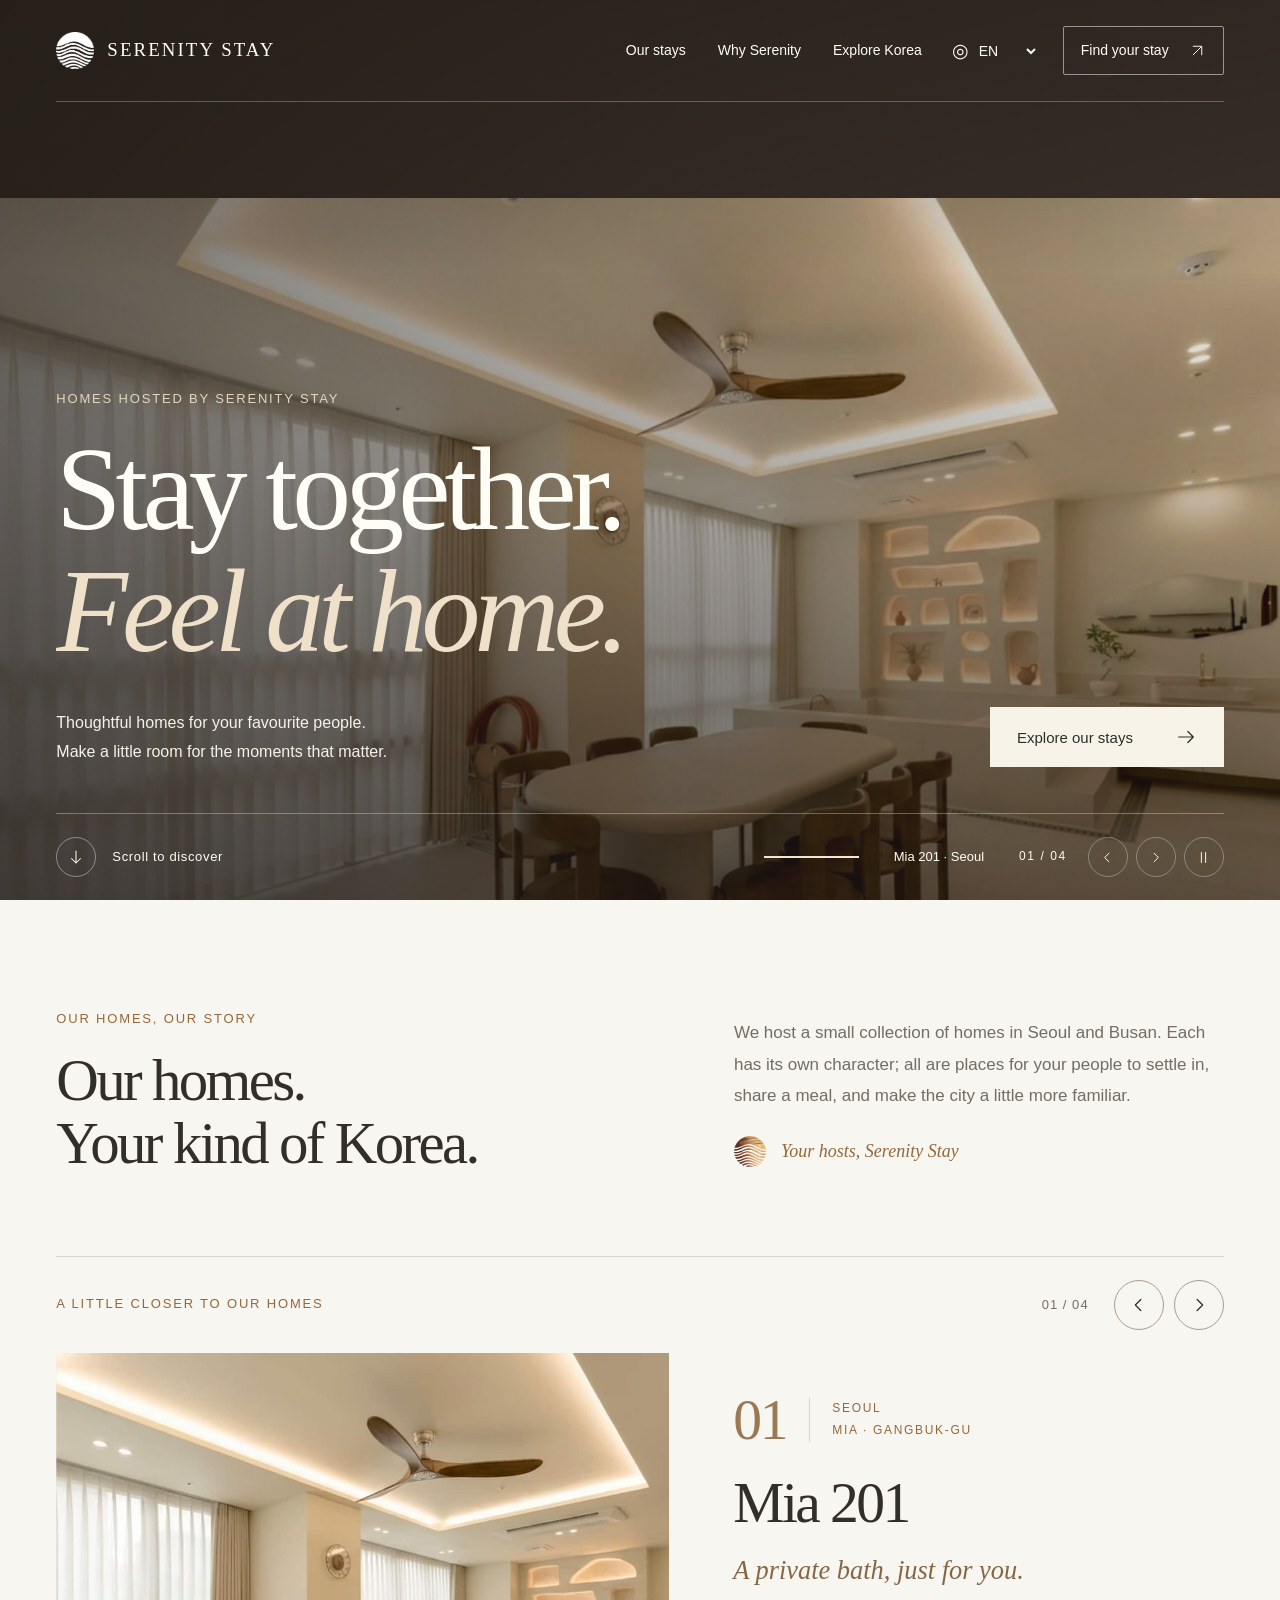
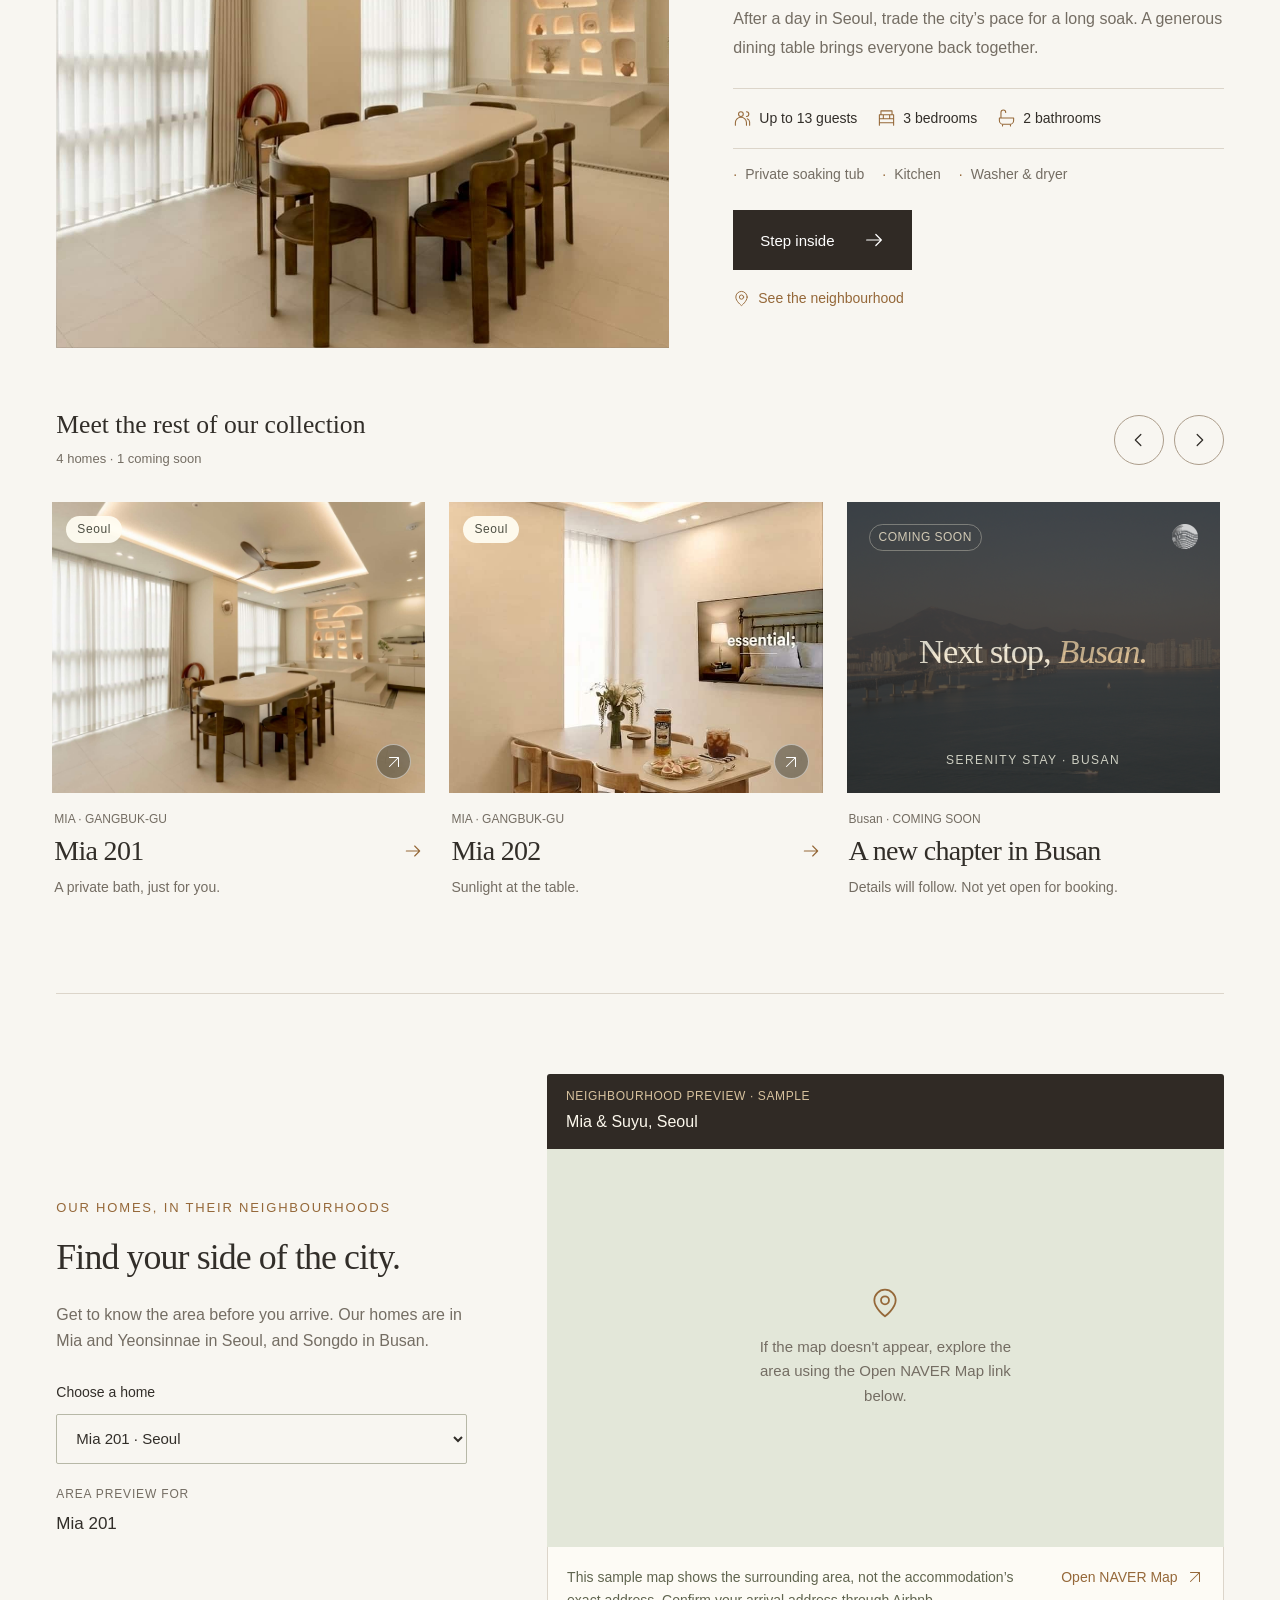
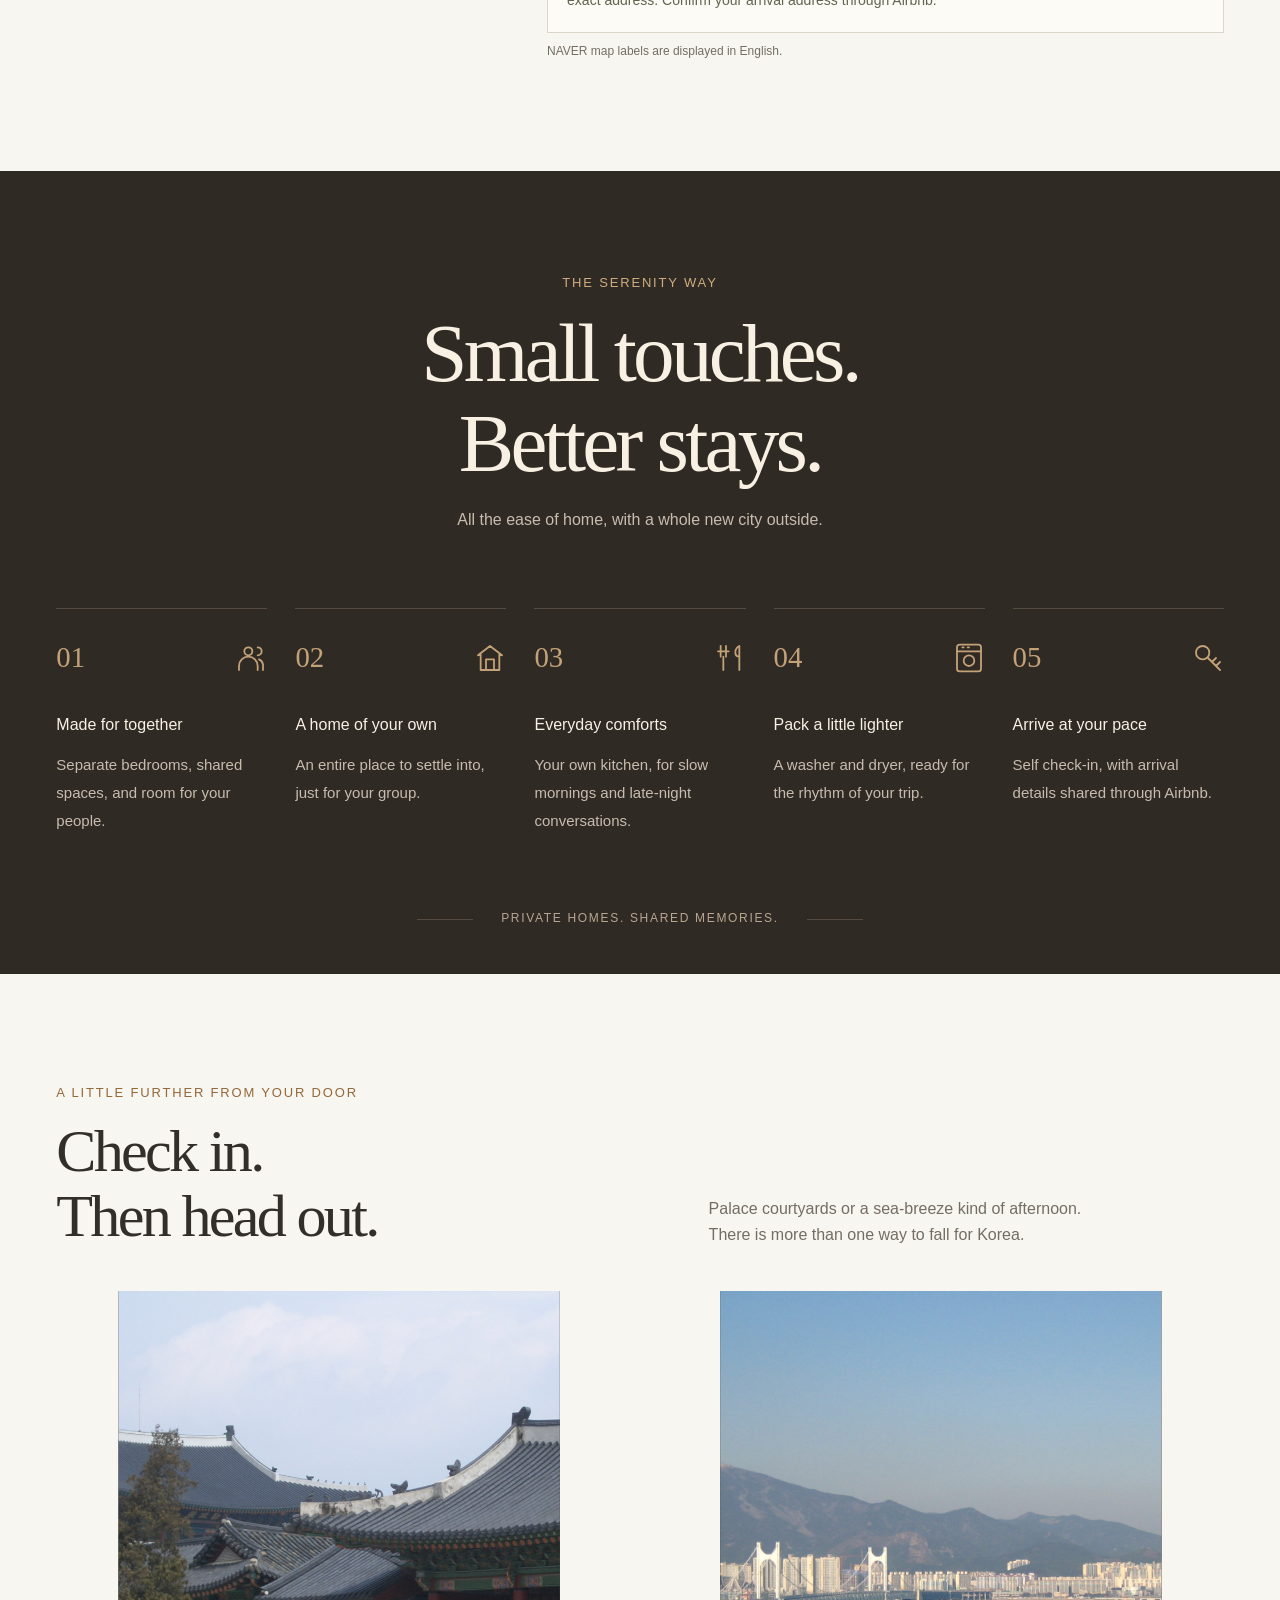
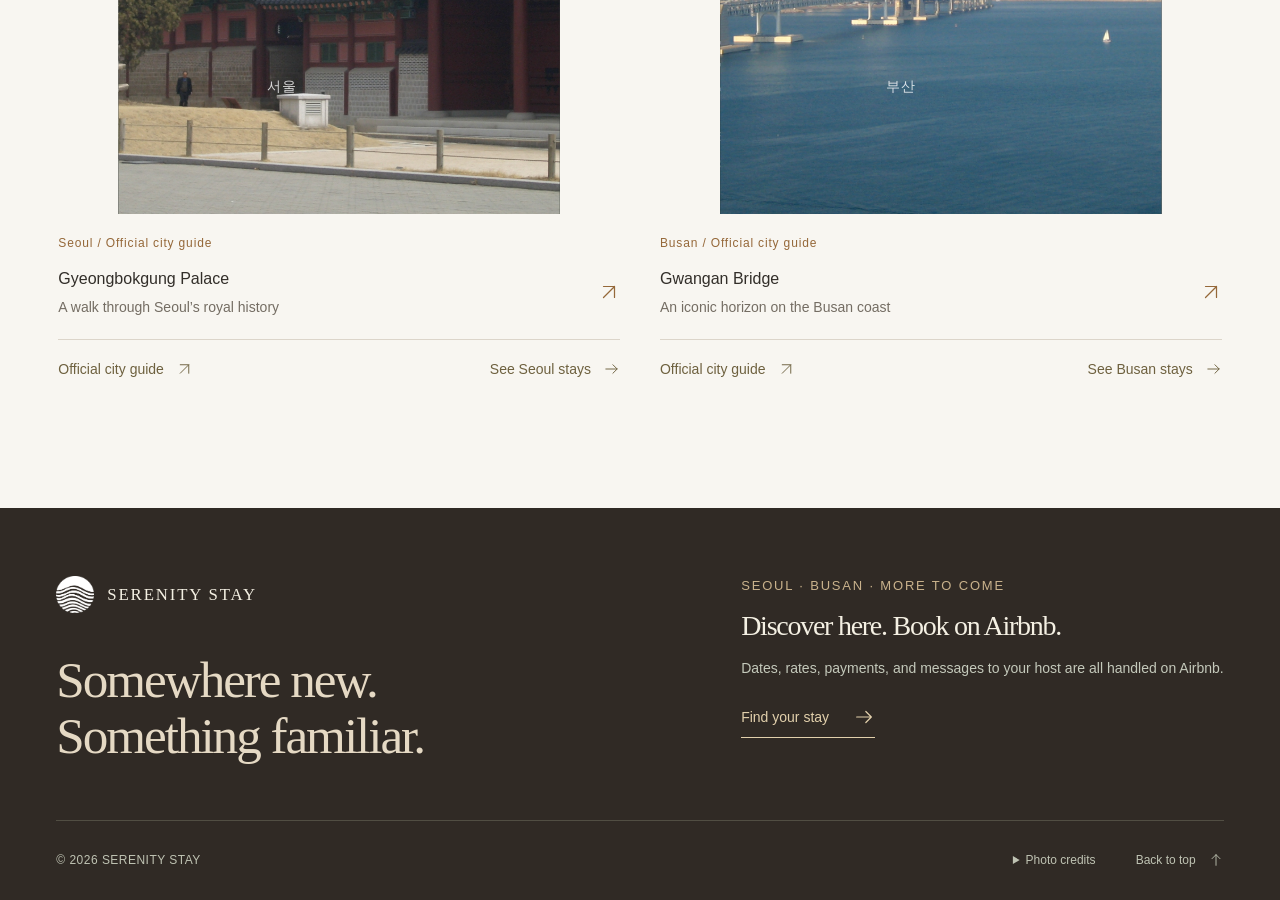
==== commit fb3709f1: "지도변경" ====
--- a/index.html
+++ b/index.html
@@ -7,9 +7,10 @@
   <meta name="theme-color" content="#302a25">
   <title>Serenity Stay — Somewhere new. Something familiar.</title>
   <link rel="icon" type="image/png" href="assets/logo-wood.png">
-  <link rel="stylesheet" href="styles.css?v=6">
-  <script src="content.js?v=6" defer></script>
-  <script src="app.js?v=6" defer></script>
+  <link rel="stylesheet" href="styles.css?v=12">
+  <script src="content.js?v=12" defer></script>
+  <script src="map-config.js?v=12" defer></script>
+  <script src="app.js?v=12" defer></script>
 </head>
 <body data-page="home" data-root="">
   <a class="skip-link" href="#main">Skip to content</a>
@@ -28,10 +29,9 @@
           <div class="hero-bottom shell"><a class="scroll-hint" href="#stays"><svg class="icon" viewBox="0 0 24 24" fill="none" stroke="currentColor" stroke-width="1.35" stroke-linecap="round" stroke-linejoin="round" aria-hidden="true"><path d="M12 4v16m-6-6 6 6 6-6"/></svg><span>Scroll to discover</span></a><div class="slide-info"><span class="hero-progress" aria-hidden="true"><span></span></span><a id="hero-caption" href="stays/mia201.html">Mia 201 · Seoul</a><div class="slide-controls"><span id="hero-count">01 / 04</span><button type="button" id="hero-prev" aria-label="Previous photo"><svg class="icon" viewBox="0 0 24 24" fill="none" stroke="currentColor" stroke-width="1.35" stroke-linecap="round" stroke-linejoin="round" aria-hidden="true"><path d="m14 6-6 6 6 6"/></svg></button><button type="button" id="hero-next" aria-label="Next photo"><svg class="icon" viewBox="0 0 24 24" fill="none" stroke="currentColor" stroke-width="1.35" stroke-linecap="round" stroke-linejoin="round" aria-hidden="true"><path d="m10 6 6 6-6 6"/></svg></button><button type="button" id="hero-pause" aria-label="Pause slideshow"><svg class="icon" viewBox="0 0 24 24" fill="none" stroke="currentColor" stroke-width="1.35" stroke-linecap="round" stroke-linejoin="round" aria-hidden="true"><path d="M9 5v14M15 5v14"/></svg></button></div></div></div>
         </div>
       </section>
-        <section class="section collection shell" id="stays" aria-labelledby="collection-title"><div class="collection-intro"><div class="reveal"><p class="eyebrow">OUR HOMES, OUR STORY</p><h2 id="collection-title">Our homes.
-Your kind of Korea.</h2></div><div class="host-introduction reveal"><p>We host a small collection of homes in Seoul and Busan. Each has its own character; all are places for your people to settle in, share a meal, and make the city a little more familiar.</p><p class="host-signature"><img class="host-mark" src="assets/logo-wood.png" alt=""  loading="lazy" decoding="async"><span>Your hosts, Serenity Stay</span></p></div></div>
+        <section class="section collection shell" id="stays" aria-labelledby="collection-title"><div class="collection-intro"><div class="reveal"><p class="eyebrow">OUR HOMES, OUR STORY</p><h2 class="motion-title" id="collection-title"><span class="motion-line" style="--line-index:0"><span>Our homes.</span></span><span class="motion-line" style="--line-index:1"><span>Your kind of Korea.</span></span></h2></div><div class="host-introduction reveal"><p>We host a small collection of homes in Seoul and Busan. Each has its own character; all are places for your people to settle in, share a meal, and make the city a little more familiar.</p><p class="host-signature"><img class="host-mark" src="assets/logo-wood.png" alt=""  loading="lazy" decoding="async"><span>Your hosts, Serenity Stay</span></p></div></div>
         <div class="showcase-toolbar"><p class="eyebrow">A LITTLE CLOSER TO OUR HOMES</p><div class="showcase-navigation js-control"><span id="showcase-count">01 / 04</span><button class="round-button" data-showcase-step="-1" aria-controls="featured-home" aria-label="Previous home story" type="button"><svg class="icon" viewBox="0 0 24 24" fill="none" stroke="currentColor" stroke-width="1.35" stroke-linecap="round" stroke-linejoin="round" aria-hidden="true"><path d="m14 6-6 6 6 6"/></svg></button><button class="round-button" data-showcase-step="1" aria-controls="featured-home" aria-label="Next home story" type="button"><svg class="icon" viewBox="0 0 24 24" fill="none" stroke="currentColor" stroke-width="1.35" stroke-linecap="round" stroke-linejoin="round" aria-hidden="true"><path d="m10 6 6 6-6 6"/></svg></button></div></div><div id="featured-home"><article class="home-showcase" aria-labelledby="showcase-name">
-        <div class="showcase-photos reveal media-reveal"><a class="showcase-cover" href="stays/mia201.html"><img class="" src="assets/mia201-hero.jpg" alt="Warm dining space and private soaking tub at Serenity Stay Mia 201" width="1920" height="1281" loading="lazy" decoding="async"><span class="showcase-photo-label"><span>SERENITY STAY / SEOUL</span><svg class="icon" viewBox="0 0 24 24" fill="none" stroke="currentColor" stroke-width="1.35" stroke-linecap="round" stroke-linejoin="round" aria-hidden="true"><path d="M6 18 18 6M6 6h12v12"/></svg></span></a></div>
+        <div class="showcase-photos reveal"><a class="showcase-cover" href="stays/mia201.html"><img class="" src="assets/mia201-hero.jpg" alt="Warm dining space and private soaking tub at Serenity Stay Mia 201" width="1920" height="1281" loading="lazy" decoding="async"><span class="showcase-photo-label"><span>SERENITY STAY / SEOUL</span><svg class="icon" viewBox="0 0 24 24" fill="none" stroke="currentColor" stroke-width="1.35" stroke-linecap="round" stroke-linejoin="round" aria-hidden="true"><path d="M6 18 18 6M6 6h12v12"/></svg></span></a></div>
         <div class="showcase-copy reveal"><div class="showcase-chapter"><span aria-hidden="true">01</span><p class="eyebrow">Seoul<br>MIA · GANGBUK-GU</p></div><h3 id="showcase-name">Mia 201</h3><p class="showcase-signature">A private bath, just for you.</p><p class="showcase-story">After a day in Seoul, trade the city’s pace for a long soak. A generous dining table brings everyone back together.</p><ul class="showcase-facts"><li><svg class="icon" viewBox="0 0 24 24" fill="none" stroke="currentColor" stroke-width="1.35" stroke-linecap="round" stroke-linejoin="round" aria-hidden="true"><circle cx="10" cy="7" r="3"/><path d="M3 21v-3a7 7 0 0 1 14 0v3M17 4a3 3 0 0 1 0 6M21 21v-4a5 5 0 0 0-3-4"/></svg>Up to 13 guests</li><li><svg class="icon" viewBox="0 0 24 24" fill="none" stroke="currentColor" stroke-width="1.35" stroke-linecap="round" stroke-linejoin="round" aria-hidden="true"><path d="M3 18v3m18-3v3M3 18V8h18v10ZM5 8V3h14v5M3 13h18M8 8v5m8-5v5"/></svg>3 bedrooms</li><li><svg class="icon" viewBox="0 0 24 24" fill="none" stroke="currentColor" stroke-width="1.35" stroke-linecap="round" stroke-linejoin="round" aria-hidden="true"><path d="M3 12h18v3a5 5 0 0 1-5 5H8a5 5 0 0 1-5-5ZM5 12V5a3 3 0 0 1 6 0M7 20v2m10-2v2"/></svg>2 bathrooms</li></ul><ul class="showcase-amenities"><li>Private soaking tub</li><li>Kitchen</li><li>Washer &amp; dryer</li></ul><a class="button button-dark" href="stays/mia201.html">Step inside<svg class="icon" viewBox="0 0 24 24" fill="none" stroke="currentColor" stroke-width="1.35" stroke-linecap="round" stroke-linejoin="round" aria-hidden="true"><path d="M4 12h16m-6-6 6 6-6 6"/></svg></a><a class="showcase-location" href="stays/mia201.html#location"><svg class="icon" viewBox="0 0 24 24" fill="none" stroke="currentColor" stroke-width="1.35" stroke-linecap="round" stroke-linejoin="round" aria-hidden="true"><path d="M20 10c0 6-8 12-8 12S4 16 4 10a8 8 0 1 1 16 0Z"/><circle cx="12" cy="10" r="3"/></svg>See the neighbourhood</a></div>
       </article></div><p id="showcase-status" class="sr-only" role="status"></p>
         <div class="collection-meta"><div><h3>Meet the rest of our collection</h3><span>4 homes · 1 coming soon</span></div><div class="rail-controls js-control"><button class="round-button" data-scroll-for="home-rail" data-scroll-step="-1" aria-label="Scroll to previous homes" type="button"><svg class="icon" viewBox="0 0 24 24" fill="none" stroke="currentColor" stroke-width="1.35" stroke-linecap="round" stroke-linejoin="round" aria-hidden="true"><path d="m14 6-6 6 6 6"/></svg></button><button class="round-button" data-scroll-for="home-rail" data-scroll-step="1" aria-label="Scroll to more homes" type="button"><svg class="icon" viewBox="0 0 24 24" fill="none" stroke="currentColor" stroke-width="1.35" stroke-linecap="round" stroke-linejoin="round" aria-hidden="true"><path d="m10 6 6 6-6 6"/></svg></button></div></div><div class="home-rail" id="home-rail" data-scroll-track tabindex="0" aria-label="Meet the rest of our collection"><article class="stay-card" id="mia201"><a class="stay-card-link" href="stays/mia201.html">
@@ -48,11 +48,9 @@
         </a></article><article class="stay-card" id="songdo"><a class="stay-card-link" href="stays/songdo.html">
         <div class="card-photo"><img class="" src="assets/songdo-1.jpg" alt="Ocean-view living room at Seaside Cloud in Busan" width="1200" height="800" loading="lazy" decoding="async"><span class="city-badge">Busan</span><span class="photo-arrow"><svg class="icon" viewBox="0 0 24 24" fill="none" stroke="currentColor" stroke-width="1.35" stroke-linecap="round" stroke-linejoin="round" aria-hidden="true"><path d="M6 18 18 6M6 6h12v12"/></svg></span></div>
         <div class="card-body"><p class="card-area">SONGDO · SEO-GU</p><div class="card-title"><h3>Seaside Cloud</h3><svg class="icon" viewBox="0 0 24 24" fill="none" stroke="currentColor" stroke-width="1.35" stroke-linecap="round" stroke-linejoin="round" aria-hidden="true"><path d="M4 12h16m-6-6 6 6-6 6"/></svg></div><p class="card-tagline">An ocean view to wake up to.</p></div>
-        </a></article></div><div class="collection-map" id="collection-map"><div class="collection-map-copy"><p class="eyebrow">OUR HOMES, IN THEIR NEIGHBOURHOODS</p><h3>Find your side of the city.</h3><p>Get to know the area before you arrive. Our homes are in Mia and Yeonsinnae in Seoul, and Songdo in Busan.</p><label class="map-select-label" for="map-stay">Choose a home</label><select id="map-stay"><option value="mia201" selected>Mia 201 · Seoul</option><option value="mia202" >Mia 202 · Seoul</option><option value="yeonsin" >Serenity in Seoul · Seoul</option><option value="songdo" >Seaside Cloud · Busan</option></select><p class="map-selected-home"><span>AREA PREVIEW FOR</span><strong id="map-home-name">Mia 201</strong></p></div><div id="collection-map-panel"><div class="map-panel"><div class="map-label"><span>NEIGHBOURHOOD PREVIEW · SAMPLE</span><strong>Mia &amp; Suyu, Seoul</strong></div><iframe class="neighbourhood-map" src="https://www.openstreetmap.org/export/embed.html?bbox=127.01400%2C37.62020%2C127.03800%2C37.63580&amp;layer=mapnik" title="Mia 201 — sample neighbourhood map" loading="lazy" referrerpolicy="no-referrer"></iframe><div class="map-caption"><p>This sample map shows the surrounding area, not the accommodation’s exact address. Confirm your arrival address through Airbnb.</p><a href="https://www.openstreetmap.org/#map=14/37.628/127.026" target="_blank" rel="noopener noreferrer">Open a larger map<svg class="icon" viewBox="0 0 24 24" fill="none" stroke="currentColor" stroke-width="1.35" stroke-linecap="round" stroke-linejoin="round" aria-hidden="true"><path d="M6 18 18 6M6 6h12v12"/></svg><span class="sr-only">Opens in a new tab</span></a></div><p class="map-network-note">Map not showing? Use the larger-map link. Availability depends on your network.</p></div></div></div></section>
-        <section class="why-section" id="why" aria-labelledby="why-title"><div class="shell"><div class="section-heading centered reveal"><p class="eyebrow">THE SERENITY WAY</p><h2 id="why-title">Small touches.
-Better stays.</h2><p>All the ease of home, with a whole new city outside.</p></div><ul class="benefits"><li class="benefit reveal"><div class="benefit-top"><span aria-hidden="true">01</span><svg class="icon" viewBox="0 0 24 24" fill="none" stroke="currentColor" stroke-width="1.35" stroke-linecap="round" stroke-linejoin="round" aria-hidden="true"><circle cx="10" cy="7" r="3"/><path d="M3 21v-3a7 7 0 0 1 14 0v3M17 4a3 3 0 0 1 0 6M21 21v-4a5 5 0 0 0-3-4"/></svg></div><h3>Made for together</h3><p>Separate bedrooms, shared spaces, and room for your people.</p></li><li class="benefit reveal"><div class="benefit-top"><span aria-hidden="true">02</span><svg class="icon" viewBox="0 0 24 24" fill="none" stroke="currentColor" stroke-width="1.35" stroke-linecap="round" stroke-linejoin="round" aria-hidden="true"><path d="m3 10 9-7 9 7M5 9v12h14V9M9 21v-8h6v8"/></svg></div><h3>A home of your own</h3><p>An entire place to settle into, just for your group.</p></li><li class="benefit reveal"><div class="benefit-top"><span aria-hidden="true">03</span><svg class="icon" viewBox="0 0 24 24" fill="none" stroke="currentColor" stroke-width="1.35" stroke-linecap="round" stroke-linejoin="round" aria-hidden="true"><path d="M5 3v8m4-8v8M3 7h8M7 11v10M19 3c-4 2-4 8 0 8V3Zm0 8v10"/></svg></div><h3>Everyday comforts</h3><p>Your own kitchen, for slow mornings and late-night conversations.</p></li><li class="benefit reveal"><div class="benefit-top"><span aria-hidden="true">04</span><svg class="icon" viewBox="0 0 24 24" fill="none" stroke="currentColor" stroke-width="1.35" stroke-linecap="round" stroke-linejoin="round" aria-hidden="true"><rect x="3" y="2" width="18" height="20" rx="2"/><path d="M3 7h18M7 4h1m3 0h1"/><circle cx="12" cy="14" r="4"/></svg></div><h3>Pack a little lighter</h3><p>A washer and dryer, ready for the rhythm of your trip.</p></li><li class="benefit reveal"><div class="benefit-top"><span aria-hidden="true">05</span><svg class="icon" viewBox="0 0 24 24" fill="none" stroke="currentColor" stroke-width="1.35" stroke-linecap="round" stroke-linejoin="round" aria-hidden="true"><circle cx="8" cy="8" r="5"/><path d="m12 12 9 9m-6-6 3-3m0 6 3-3"/></svg></div><h3>Arrive at your pace</h3><p>Self check-in, with arrival details shared through Airbnb.</p></li></ul><div class="quiet-note reveal"><span></span><p>PRIVATE HOMES. SHARED MEMORIES.</p><span></span></div></div></section>
-        <section class="section places-section shell" id="places" aria-labelledby="places-title"><div class="section-heading split reveal"><div><p class="eyebrow">A LITTLE FURTHER FROM YOUR DOOR</p><h2 id="places-title">Check in.
-Then head out.</h2></div><p>Palace courtyards or a sea-breeze kind of afternoon.
+        </a></article></div><div class="collection-map" id="collection-map"><div class="collection-map-copy"><p class="eyebrow">OUR HOMES, IN THEIR NEIGHBOURHOODS</p><h3>Find your side of the city.</h3><p>Get to know the area before you arrive. Our homes are in Mia and Yeonsinnae in Seoul, and Songdo in Busan.</p><label class="map-select-label" for="map-stay">Choose a home</label><select id="map-stay"><option value="mia201" selected>Mia 201 · Seoul</option><option value="mia202" >Mia 202 · Seoul</option><option value="yeonsin" >Serenity in Seoul · Seoul</option><option value="songdo" >Seaside Cloud · Busan</option></select><p class="map-selected-home"><span>AREA PREVIEW FOR</span><strong id="map-home-name">Mia 201</strong></p></div><div id="collection-map-panel" class="map-scene"><div class="map-panel" data-map-stay="mia201"><div class="map-label"><span>NEIGHBOURHOOD PREVIEW · SAMPLE</span><strong>Mia &amp; Suyu, Seoul</strong></div><div class="map-stage"><div class="neighbourhood-map map-placeholder" role="status"><svg class="icon" viewBox="0 0 24 24" fill="none" stroke="currentColor" stroke-width="1.35" stroke-linecap="round" stroke-linejoin="round" aria-hidden="true"><path d="M20 10c0 6-8 12-8 12S4 16 4 10a8 8 0 1 1 16 0Z"/><circle cx="12" cy="10" r="3"/></svg><p>If the map doesn&#39;t appear, explore the area using the Open NAVER Map link below.</p></div><div class="neighbourhood-map naver-map" role="region" aria-label="Mia 201 — sample neighbourhood map" hidden></div></div><div class="map-caption"><p>This sample map shows the surrounding area, not the accommodation’s exact address. Confirm your arrival address through Airbnb.</p><a data-map-naver href="https://map.naver.com/p/search/%EC%84%9C%EC%9A%B8%20%EB%AF%B8%EC%95%84%EC%97%AD" target="_blank" rel="noopener noreferrer">Open NAVER Map<svg class="icon" viewBox="0 0 24 24" fill="none" stroke="currentColor" stroke-width="1.35" stroke-linecap="round" stroke-linejoin="round" aria-hidden="true"><path d="M6 18 18 6M6 6h12v12"/></svg><span class="sr-only">Opens in a new tab</span></a></div><p class="map-network-note">NAVER map labels are displayed in English.</p></div></div></div></section>
+        <section class="why-section" id="why" aria-labelledby="why-title"><div class="shell"><div class="section-heading centered reveal"><p class="eyebrow">THE SERENITY WAY</p><h2 class="motion-title" id="why-title"><span class="motion-line" style="--line-index:0"><span>Small touches.</span></span><span class="motion-line" style="--line-index:1"><span>Better stays.</span></span></h2><p>All the ease of home, with a whole new city outside.</p></div><ul class="benefits"><li class="benefit reveal" style="--sequence:0"><div class="benefit-top"><span aria-hidden="true">01</span><svg class="icon" viewBox="0 0 24 24" fill="none" stroke="currentColor" stroke-width="1.35" stroke-linecap="round" stroke-linejoin="round" aria-hidden="true"><circle cx="10" cy="7" r="3"/><path d="M3 21v-3a7 7 0 0 1 14 0v3M17 4a3 3 0 0 1 0 6M21 21v-4a5 5 0 0 0-3-4"/></svg></div><h3>Made for together</h3><p>Separate bedrooms, shared spaces, and room for your people.</p></li><li class="benefit reveal" style="--sequence:1"><div class="benefit-top"><span aria-hidden="true">02</span><svg class="icon" viewBox="0 0 24 24" fill="none" stroke="currentColor" stroke-width="1.35" stroke-linecap="round" stroke-linejoin="round" aria-hidden="true"><path d="m3 10 9-7 9 7M5 9v12h14V9M9 21v-8h6v8"/></svg></div><h3>A home of your own</h3><p>An entire place to settle into, just for your group.</p></li><li class="benefit reveal" style="--sequence:2"><div class="benefit-top"><span aria-hidden="true">03</span><svg class="icon" viewBox="0 0 24 24" fill="none" stroke="currentColor" stroke-width="1.35" stroke-linecap="round" stroke-linejoin="round" aria-hidden="true"><path d="M5 3v8m4-8v8M3 7h8M7 11v10M19 3c-4 2-4 8 0 8V3Zm0 8v10"/></svg></div><h3>Everyday comforts</h3><p>Your own kitchen, for slow mornings and late-night conversations.</p></li><li class="benefit reveal" style="--sequence:3"><div class="benefit-top"><span aria-hidden="true">04</span><svg class="icon" viewBox="0 0 24 24" fill="none" stroke="currentColor" stroke-width="1.35" stroke-linecap="round" stroke-linejoin="round" aria-hidden="true"><rect x="3" y="2" width="18" height="20" rx="2"/><path d="M3 7h18M7 4h1m3 0h1"/><circle cx="12" cy="14" r="4"/></svg></div><h3>Pack a little lighter</h3><p>A washer and dryer, ready for the rhythm of your trip.</p></li><li class="benefit reveal" style="--sequence:4"><div class="benefit-top"><span aria-hidden="true">05</span><svg class="icon" viewBox="0 0 24 24" fill="none" stroke="currentColor" stroke-width="1.35" stroke-linecap="round" stroke-linejoin="round" aria-hidden="true"><circle cx="8" cy="8" r="5"/><path d="m12 12 9 9m-6-6 3-3m0 6 3-3"/></svg></div><h3>Arrive at your pace</h3><p>Self check-in, with arrival details shared through Airbnb.</p></li></ul><div class="quiet-note reveal"><span></span><p>PRIVATE HOMES. SHARED MEMORIES.</p><span></span></div></div></section>
+        <section class="section places-section shell" id="places" aria-labelledby="places-title"><div class="section-heading split reveal"><div><p class="eyebrow">A LITTLE FURTHER FROM YOUR DOOR</p><h2 class="motion-title" id="places-title"><span class="motion-line" style="--line-index:0"><span>Check in.</span></span><span class="motion-line" style="--line-index:1"><span>Then head out.</span></span></h2></div><p>Palace courtyards or a sea-breeze kind of afternoon.
 There is more than one way to fall for Korea.</p></div><div class="destinations-grid"><article class="destination reveal" id="city-seoul"><a class="destination-photo" href="https://english.visitseoul.net/" target="_blank" rel="noopener noreferrer" aria-label="Explore Seoul — Opens in a new tab"><img class="" src="assets/seoul-gyeongbokgung.jpg" alt="Traditional architecture at Gyeongbokgung Palace, Seoul" width="1600" height="1200" loading="lazy" decoding="async"><span class="destination-shade"></span><div class="destination-overlay"><span class="eyebrow">Old souls. New discoveries.</span><h3>Seoul<span lang="ko">서울</span></h3><p>Palace courtyards, neighbourhood markets, and a city that never runs out of stories.</p></div><span class="destination-hover-cta" aria-hidden="true">Explore Seoul<svg class="icon" viewBox="0 0 24 24" fill="none" stroke="currentColor" stroke-width="1.35" stroke-linecap="round" stroke-linejoin="round" aria-hidden="true"><path d="M6 18 18 6M6 6h12v12"/></svg></span></a><div class="destination-body"><p class="destination-city-label">Seoul / Official city guide</p><a class="sight-link" href="https://english.visitseoul.net/attractions/GyeongbokgungPalace/ENP000072" target="_blank" rel="noopener noreferrer"><span><strong>Gyeongbokgung Palace</strong><span>A walk through Seoul’s royal history</span></span><svg class="icon" viewBox="0 0 24 24" fill="none" stroke="currentColor" stroke-width="1.35" stroke-linecap="round" stroke-linejoin="round" aria-hidden="true"><path d="M6 18 18 6M6 6h12v12"/></svg><span class="sr-only">Opens in a new tab</span></a><div class="destination-links"><a href="https://english.visitseoul.net/" target="_blank" rel="noopener noreferrer">Official city guide <svg class="icon" viewBox="0 0 24 24" fill="none" stroke="currentColor" stroke-width="1.35" stroke-linecap="round" stroke-linejoin="round" aria-hidden="true"><path d="M6 18 18 6M6 6h12v12"/></svg><span class="sr-only">Opens in a new tab</span></a><a href="index.html#mia201">See Seoul stays<svg class="icon" viewBox="0 0 24 24" fill="none" stroke="currentColor" stroke-width="1.35" stroke-linecap="round" stroke-linejoin="round" aria-hidden="true"><path d="M4 12h16m-6-6 6 6-6 6"/></svg></a></div></div></article><article class="destination reveal" id="city-busan"><a class="destination-photo" href="https://www.visitbusan.net/en/index.do" target="_blank" rel="noopener noreferrer" aria-label="Explore Busan — Opens in a new tab"><img class="" src="assets/busan-gwangan.jpg" alt="Gwangan Bridge and the Busan coast viewed from Igidae" width="2816" height="1584" loading="lazy" decoding="async"><span class="destination-shade"></span><div class="destination-overlay"><span class="eyebrow">Follow the sea breeze.</span><h3>Busan<span lang="ko">부산</span></h3><p>Coastal walks, a bridge across the blue, and every reason to take the long way home.</p></div><span class="destination-hover-cta" aria-hidden="true">Explore Busan<svg class="icon" viewBox="0 0 24 24" fill="none" stroke="currentColor" stroke-width="1.35" stroke-linecap="round" stroke-linejoin="round" aria-hidden="true"><path d="M6 18 18 6M6 6h12v12"/></svg></span></a><div class="destination-body"><p class="destination-city-label">Busan / Official city guide</p><a class="sight-link" href="https://english.visitkorea.or.kr/svc/contents/contentsView.do?menuSn=356&amp;vcontsId=91002" target="_blank" rel="noopener noreferrer"><span><strong>Gwangan Bridge</strong><span>An iconic horizon on the Busan coast</span></span><svg class="icon" viewBox="0 0 24 24" fill="none" stroke="currentColor" stroke-width="1.35" stroke-linecap="round" stroke-linejoin="round" aria-hidden="true"><path d="M6 18 18 6M6 6h12v12"/></svg><span class="sr-only">Opens in a new tab</span></a><div class="destination-links"><a href="https://www.visitbusan.net/en/index.do" target="_blank" rel="noopener noreferrer">Official city guide <svg class="icon" viewBox="0 0 24 24" fill="none" stroke="currentColor" stroke-width="1.35" stroke-linecap="round" stroke-linejoin="round" aria-hidden="true"><path d="M6 18 18 6M6 6h12v12"/></svg><span class="sr-only">Opens in a new tab</span></a><a href="index.html#songdo">See Busan stays<svg class="icon" viewBox="0 0 24 24" fill="none" stroke="currentColor" stroke-width="1.35" stroke-linecap="round" stroke-linejoin="round" aria-hidden="true"><path d="M4 12h16m-6-6 6 6-6 6"/></svg></a></div></div></article></div></section></main>
   <div id="footer"><footer class="site-footer"><div class="shell footer-top"><div><a class="brand" href="index.html" aria-label="Serenity Stay home"><img class="brand-mark" src="assets/logo-wood.png" alt=""  loading="lazy" decoding="async"><span>SERENITY STAY</span></a><p class="footer-line">Somewhere new.
 Something familiar.</p></div><div class="footer-booking"><p class="eyebrow">SEOUL · BUSAN · MORE TO COME</p><h2>Discover here. Book on Airbnb.</h2><p>Dates, rates, payments, and messages to your host are all handled on Airbnb.</p><a class="text-link" href="index.html#stays">Find your stay<svg class="icon" viewBox="0 0 24 24" fill="none" stroke="currentColor" stroke-width="1.35" stroke-linecap="round" stroke-linejoin="round" aria-hidden="true"><path d="M4 12h16m-6-6 6 6-6 6"/></svg></a></div></div><div class="shell footer-bottom"><span>© 2026 SERENITY STAY</span><details class="photo-credits"><summary>Photo credits</summary><p>Tourism archive photographs; not accommodation views. Cropped for layout.</p><p>Gyeongbokgung Palace — <a href="https://commons.wikimedia.org/wiki/File:Gyeongbokgung_Palace.jpg" target="_blank" rel="noopener noreferrer">Janine Dupree, 2005 · Wikimedia Commons</a> · <a href="https://creativecommons.org/licenses/by/2.0/" target="_blank" rel="noopener noreferrer">CC BY 2.0</a></p><p>Gwangan Bridge — <a href="https://commons.wikimedia.org/wiki/File:Gwangan_Bridge_from_Igidae_Park.jpg" target="_blank" rel="noopener noreferrer">The Big Cat, 2007 · Wikimedia Commons</a> · <a href="https://creativecommons.org/licenses/by/2.0/" target="_blank" rel="noopener noreferrer">CC BY 2.0</a></p></details><a href="#top">Back to top<svg class="icon" viewBox="0 0 24 24" fill="none" stroke="currentColor" stroke-width="1.35" stroke-linecap="round" stroke-linejoin="round" aria-hidden="true"><path d="M12 4v16m-6-6 6 6 6-6"/></svg></a></div></footer></div>
--- a/styles.css
+++ b/styles.css
@@ -193,10 +193,15 @@
 .map-selected-home span { font-size: .75rem; color: var(--muted); letter-spacing: .07em; }
 .map-selected-home strong { font-size: 1.0625rem; font-weight: 500; }
 .map-panel { min-width: 0; }
+.map-stage { display: grid; min-width: 0; }
+.map-stage > .neighbourhood-map { grid-area: 1 / 1; }
 .map-label { padding: 13px 19px; background: var(--dark); color: #fcf8ed; border-radius: 3px 3px 0 0; }
 .map-label > span { display: block; color: #d7c29e; font-size: .75rem; letter-spacing: .05em; margin-bottom: 2px; }
 .map-label > strong { font-weight: 400; font-size: 1rem; }
 .neighbourhood-map { display: block; width: 100%; aspect-ratio: 1.7; min-height: 310px; border: 0; background: #e3e7d9; }
+.map-placeholder { display: grid; place-content: center; justify-items: center; gap: 16px; padding: 32px; text-align: center; color: var(--muted); }
+.map-placeholder > .icon { width: 32px; height: 32px; color: var(--gold); }
+.map-placeholder > p { max-width: 34ch; font-size: .9375rem; }
 .map-caption { display: flex; align-items: start; flex-wrap: wrap; gap: 15px 24px; padding: 19px; border: 1px solid var(--line); border-top: 0; background: #fdfbf5; }
 .map-caption > p { flex: 1 1 300px; color: #60654f; font-size: .875rem; line-height: 1.7; }
 .map-caption > a { display: flex; align-items: center; gap: 8px; color: var(--gold); font-size: .875rem; }
@@ -282,10 +287,11 @@
 .sleeping-copy h3 { font-size: 1.5rem; margin-bottom: 11px; }
 .sleeping-copy p { color: var(--muted); font-size: 1rem; }
 .story-photo { min-width: 0; overflow: hidden; }
-.story-photo > img { width: 100%; aspect-ratio: .92; object-fit: cover; }
+.story-photo-frame { overflow: clip; }
+.story-photo-frame > img { width: 100%; aspect-ratio: .92; object-fit: cover; }
 .story-photo figcaption { display: flex; justify-content: space-between; gap: 20px; padding-top: 15px; color: var(--muted); font-size: .75rem; }
 .story-photo figcaption > span:last-child { font-family: var(--serif); font-style: italic; }
-.gallery-section { background: var(--dark); color: #f5eddf; padding-block: 95px 55px; overflow: hidden; }
+.gallery-section { background: var(--dark); color: #f5eddf; padding-block: 95px 55px; overflow: clip; }
 .gallery-section .eyebrow { color: #d0ad7e; }
 .gallery-section .section-heading > p:last-child { color: #c7bcae; }
 .gallery-section .round-button { border-color: #b6a189; }
@@ -299,6 +305,7 @@
 .gallery-track { display: flex; gap: 24px; overflow-x: auto; overscroll-behavior-inline: contain; scroll-snap-type: x mandatory; scroll-padding-inline: max(var(--gutter),calc((100vw - 1440px) / 2)); padding: 0 max(var(--gutter),calc((100vw - 1440px) / 2)) 14px; scrollbar-width: none; }
 .home-rail::-webkit-scrollbar, .gallery-track::-webkit-scrollbar { display: none; }
 .gallery-track figure { flex: 0 0 auto; scroll-snap-align: start; min-width: 0; }
+.gallery-photo { overflow: clip; }
 .gallery-track img { height: clamp(320px,40vw,560px); width: auto; max-width: 86vw; object-fit: contain; border-radius: 2px; }
 .gallery-track figcaption { display: flex; justify-content: space-between; gap: 20px; padding-top: 17px; font-size: .8125rem; color: #c7bcae; }
 .amenities-section { display: grid; grid-template-columns: .9fr 1.2fr; align-items: start; gap: 80px; }
@@ -346,14 +353,78 @@
 .photo-credits p { margin-block: 9px; }
 .photo-credits a { text-decoration: underline; text-underline-offset: 3px; }
 
-/* Entrance motion never controls whether content exists or is visible.
-   A missed observer event therefore leaves every photograph fully readable. */
-.is-entering { animation: content-enter .85s var(--ease) backwards; animation-delay: calc(var(--order,0) * 70ms); }
-.media-reveal.is-entering { animation-name: photo-enter; animation-duration: 1.1s; }
-.benefit.is-entering .benefit-top > .icon { animation: detail-enter 1s var(--ease) backwards; animation-delay: calc(120ms + var(--order,0) * 70ms); }
-@keyframes content-enter { from { opacity: .7; transform: translateY(22px); } to { opacity: 1; transform: none; } }
-@keyframes photo-enter { from { transform: translateY(16px) scale(.985); } to { transform: none; } }
-@keyframes detail-enter { from { transform: translateY(9px); } to { transform: none; } }
+/* Only text lines are fully masked. Photos always remain visible and sharp.
+   The observer reads outer boxes; transitions move/crop their children only. */
+.motion-title { white-space: normal; }
+.motion-line { display: block; overflow: clip; padding-bottom: .12em; margin-bottom: -.12em; }
+.motion-line > span { display: block; transform-origin: left bottom; }
+
+/* Timed, reversible choreography: no opacity, blur or scroll-progress fades.
+   Without JS/observer, in print and with reduced motion, these rules do not run. */
+@media screen and (prefers-reduced-motion: no-preference) {
+  .motion-ready { --unfold-ease: cubic-bezier(.5,0,.2,1); }
+  .motion-title.motion-ready .motion-line > span {
+    transform: translateY(108%) rotate(2deg);
+    transition: transform 1.05s var(--unfold-ease);
+  }
+  .motion-title.motion-active .motion-line > span {
+    transform: translateY(0) rotate(0);
+    transition-delay: calc(var(--line-index) * 110ms);
+  }
+  .reveal.motion-ready:not(.destination):not(.story-photo):not(.showcase-photos) > :is(p, h3, ul, .showcase-chapter, .sleeping-copy, .button, .showcase-location),
+  .collection-map-copy.motion-ready > :is(p, h3) {
+    translate: 0 32px;
+    transition: translate 1.05s var(--unfold-ease);
+  }
+  .reveal.motion-active:not(.destination):not(.story-photo):not(.showcase-photos) > :is(p, h3, ul, .showcase-chapter, .sleeping-copy, .button, .showcase-location),
+  .collection-map-copy.motion-active > :is(p, h3) { translate: 0 0; }
+
+  .map-scene.motion-ready > .map-panel {
+    translate: 0 64px;
+    transition: translate 1.2s var(--unfold-ease);
+  }
+  .map-scene.motion-active > .map-panel { translate: 0 0; }
+
+  .motion-ready > :is(.showcase-cover, .story-photo-frame, .destination-photo),
+  .gallery-track.motion-ready .gallery-photo {
+    clip-path: inset(0 11% 0 11%);
+    transition: clip-path 1.15s var(--unfold-ease);
+  }
+  .motion-active > :is(.showcase-cover, .story-photo-frame, .destination-photo),
+  .gallery-track.motion-active > .frame-active .gallery-photo { clip-path: inset(0); }
+
+  .motion-ready > :is(.showcase-cover, .story-photo-frame, .destination-photo) > img,
+  .gallery-track.motion-ready .gallery-photo > img {
+    scale: 1.22;
+    transition: scale 1.45s var(--unfold-ease);
+  }
+  .motion-active > :is(.showcase-cover, .story-photo-frame, .destination-photo) > img,
+  .gallery-track.motion-active > .frame-active .gallery-photo > img {
+    scale: 1;
+    transition-delay: 120ms;
+  }
+  .gallery-track.motion-active > .frame-active .gallery-photo { transition-delay: calc(var(--sequence) * 130ms); }
+  .gallery-track.motion-active > .frame-active .gallery-photo > img { transition-delay: calc(120ms + var(--sequence) * 130ms); }
+
+  .home-rail.motion-ready > .stay-card {
+    scale: .88;
+    /* Keep the measured left edge stable for native snap/arrow navigation. */
+    transform-origin: left bottom;
+    transition: scale 1.15s var(--unfold-ease);
+  }
+  .home-rail.motion-active > .stay-card.frame-active {
+    scale: 1;
+    transition-delay: calc(var(--sequence) * 130ms);
+  }
+  .benefits.motion-ready > .benefit {
+    translate: 0 45px;
+    transition: translate 1.05s var(--unfold-ease);
+  }
+  .benefits.motion-active > .benefit {
+    translate: 0 0;
+    transition-delay: calc(var(--sequence) * 90ms);
+  }
+}
 @keyframes title-rise { from { transform: translateY(112%) rotate(3deg); } to { transform: translateY(0) rotate(0); } }
 @keyframes arrive { from { opacity: 0; transform: translateY(25px); } to { opacity: 1; transform: none; } }
 @keyframes ken-burns { from { transform: scale(1.14); } to { transform: scale(1); } }
@@ -367,14 +438,9 @@
   @media (min-width: 761px) and (prefers-reduced-motion: no-preference) {
     .hero { view-timeline-name: --hero; }
     .hero-visual { animation: hero-depth linear both; animation-timeline: --hero; animation-range: exit 0% exit 100%; }
-    .showcase-cover { view-timeline-name: --home-photo; }
-    .showcase-cover > img { animation: photo-depth linear both; animation-timeline: --home-photo; animation-range: cover 0% cover 100%; }
-    .destination { animation: city-settle linear both; animation-timeline: view(); animation-range: entry 0% entry 100%; }
   }
 }
 @keyframes hero-depth { from { transform: translateY(0); } to { transform: translateY(22%); } }
-@keyframes photo-depth { from { translate: 0 -2%; } to { translate: 0 2%; } }
-@keyframes city-settle { from { translate: 0 50px; } to { translate: 0 0; } }
 
 html[lang="ko"] h1 { font-size: clamp(3.5rem,6.6vw,6.7rem); line-height: 1.16; letter-spacing: -.06em; }
 html[lang="ko"] h2 { line-height: 1.35; font-size: clamp(2rem,2.8vw,2.8rem); letter-spacing: -.045em; }
@@ -455,7 +521,7 @@
   .footer-top { grid-template-columns: 1fr; gap: 40px; }
   .footer-booking { justify-self: start; }
   .detail-story { grid-template-columns: 1fr; gap: 38px; }
-  .story-photo > img { aspect-ratio: 1.2; }
+  .story-photo-frame > img { aspect-ratio: 1.2; }
   .story-copy { max-width: 630px; }
   .detail-nav { gap: 15px 28px; }
   .detail-hero h1 { font-size: clamp(3.3rem,9vw,5.7rem); }
@@ -550,6 +616,5 @@
 @media print {
   .hero-content, .detail-hero .hero-content { min-height: auto; }
   .hero-copy { padding-block: 40px; }
-  .is-entering, .benefit.is-entering .benefit-top > .icon { animation: none; }
   .slide-controls, .menu-toggle, .language-select, .gallery-controls { display: none; }
 }
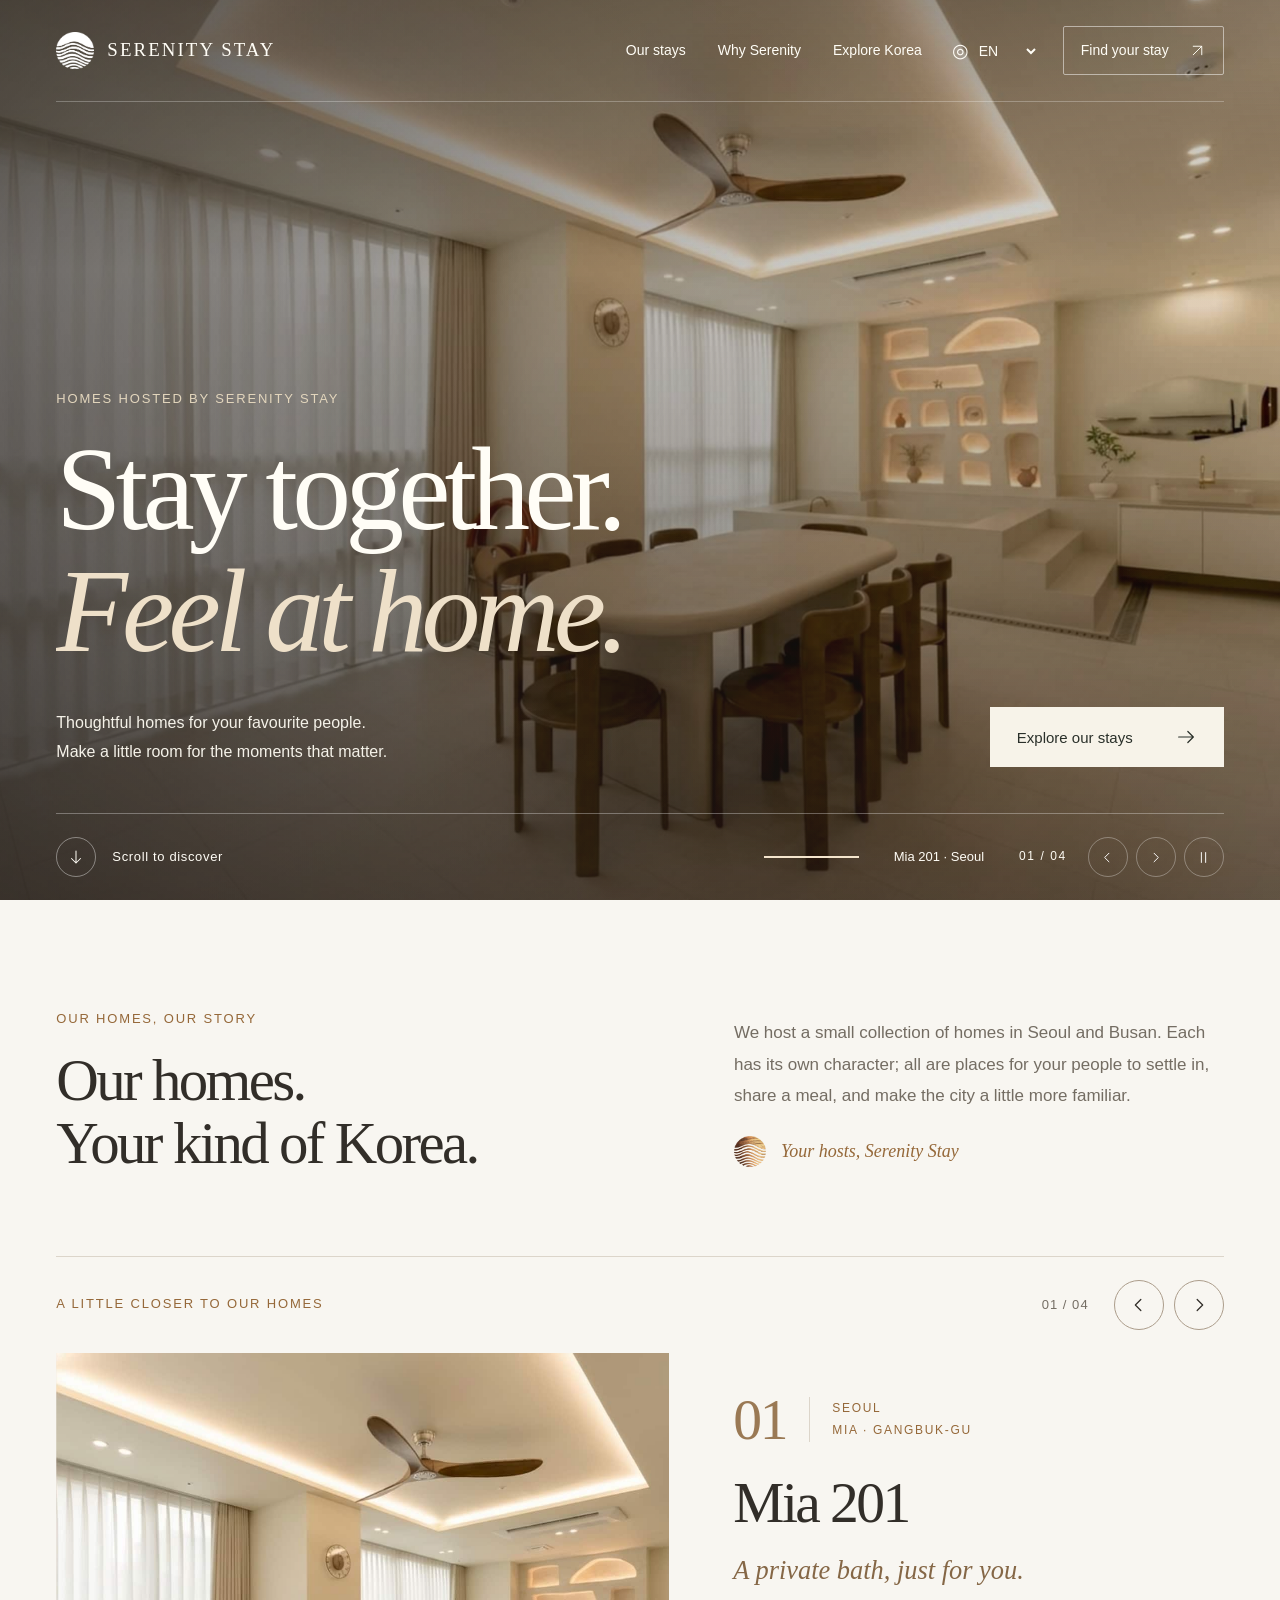
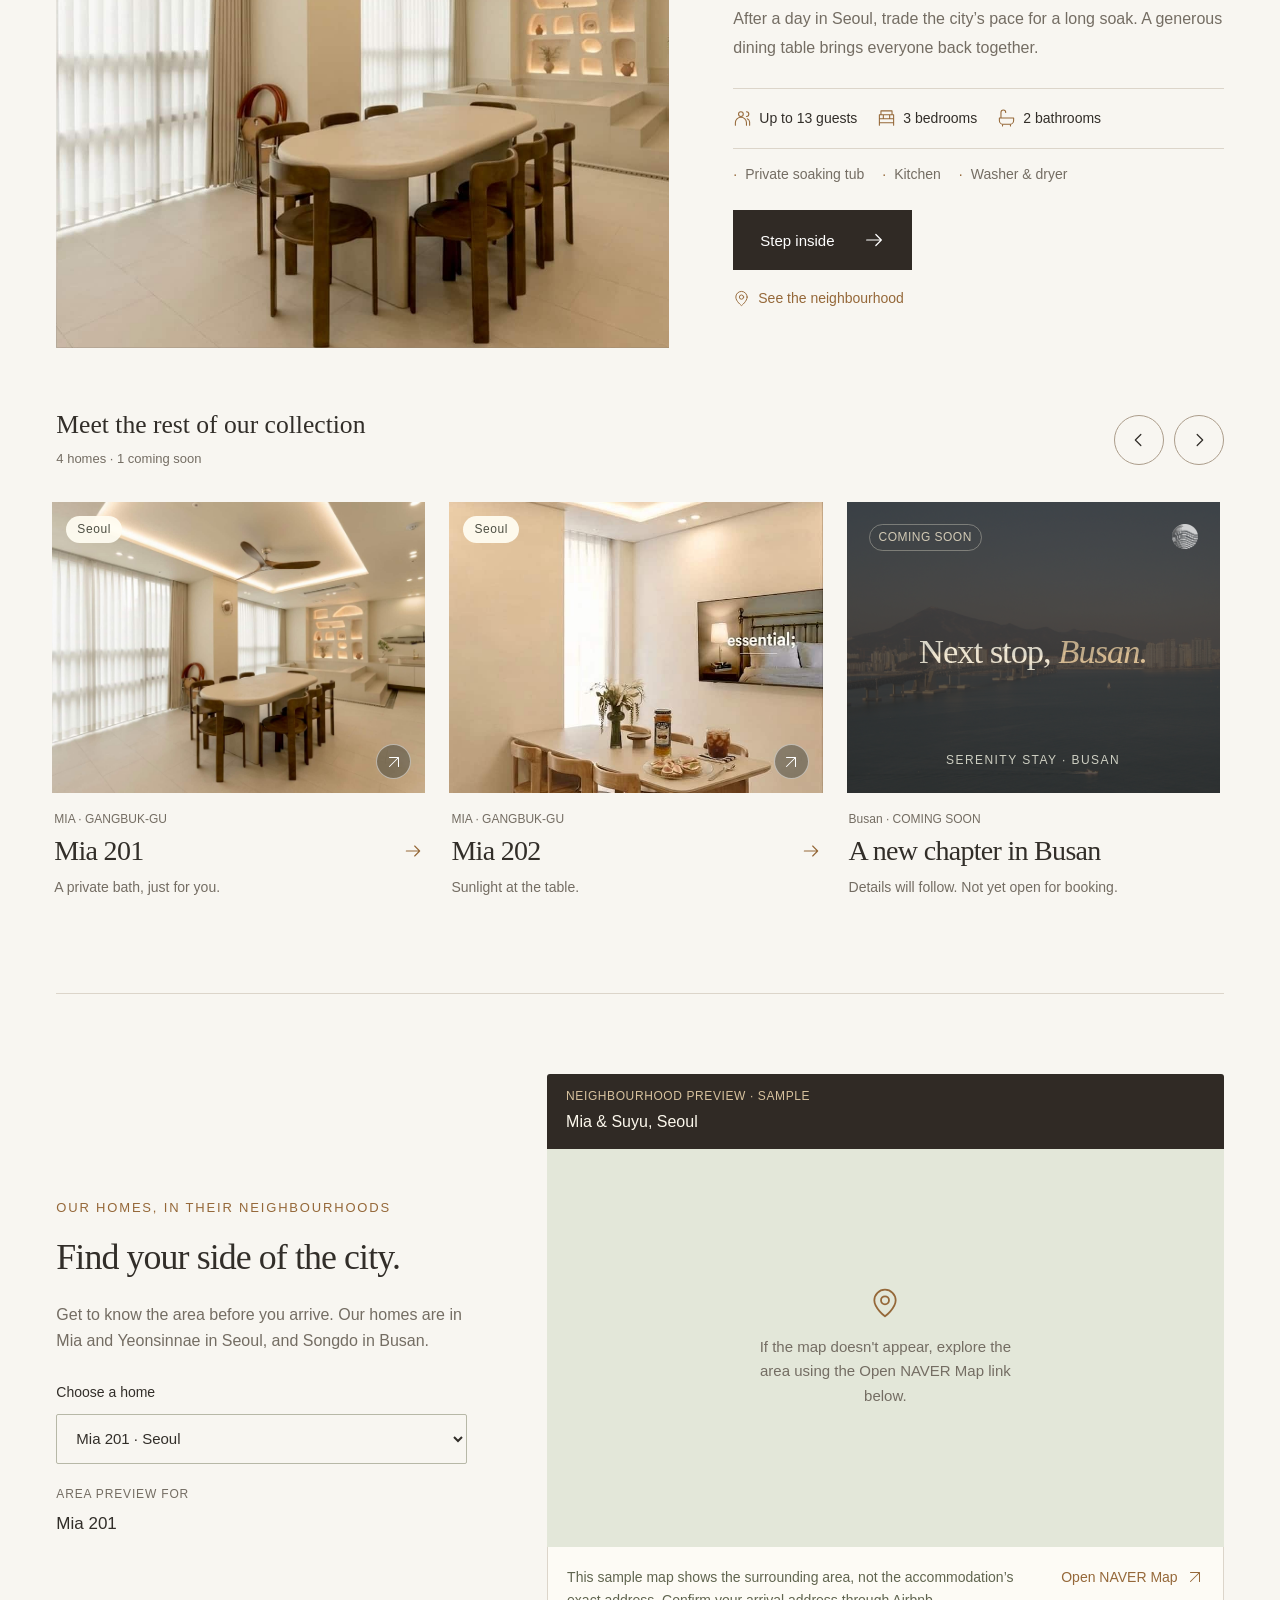
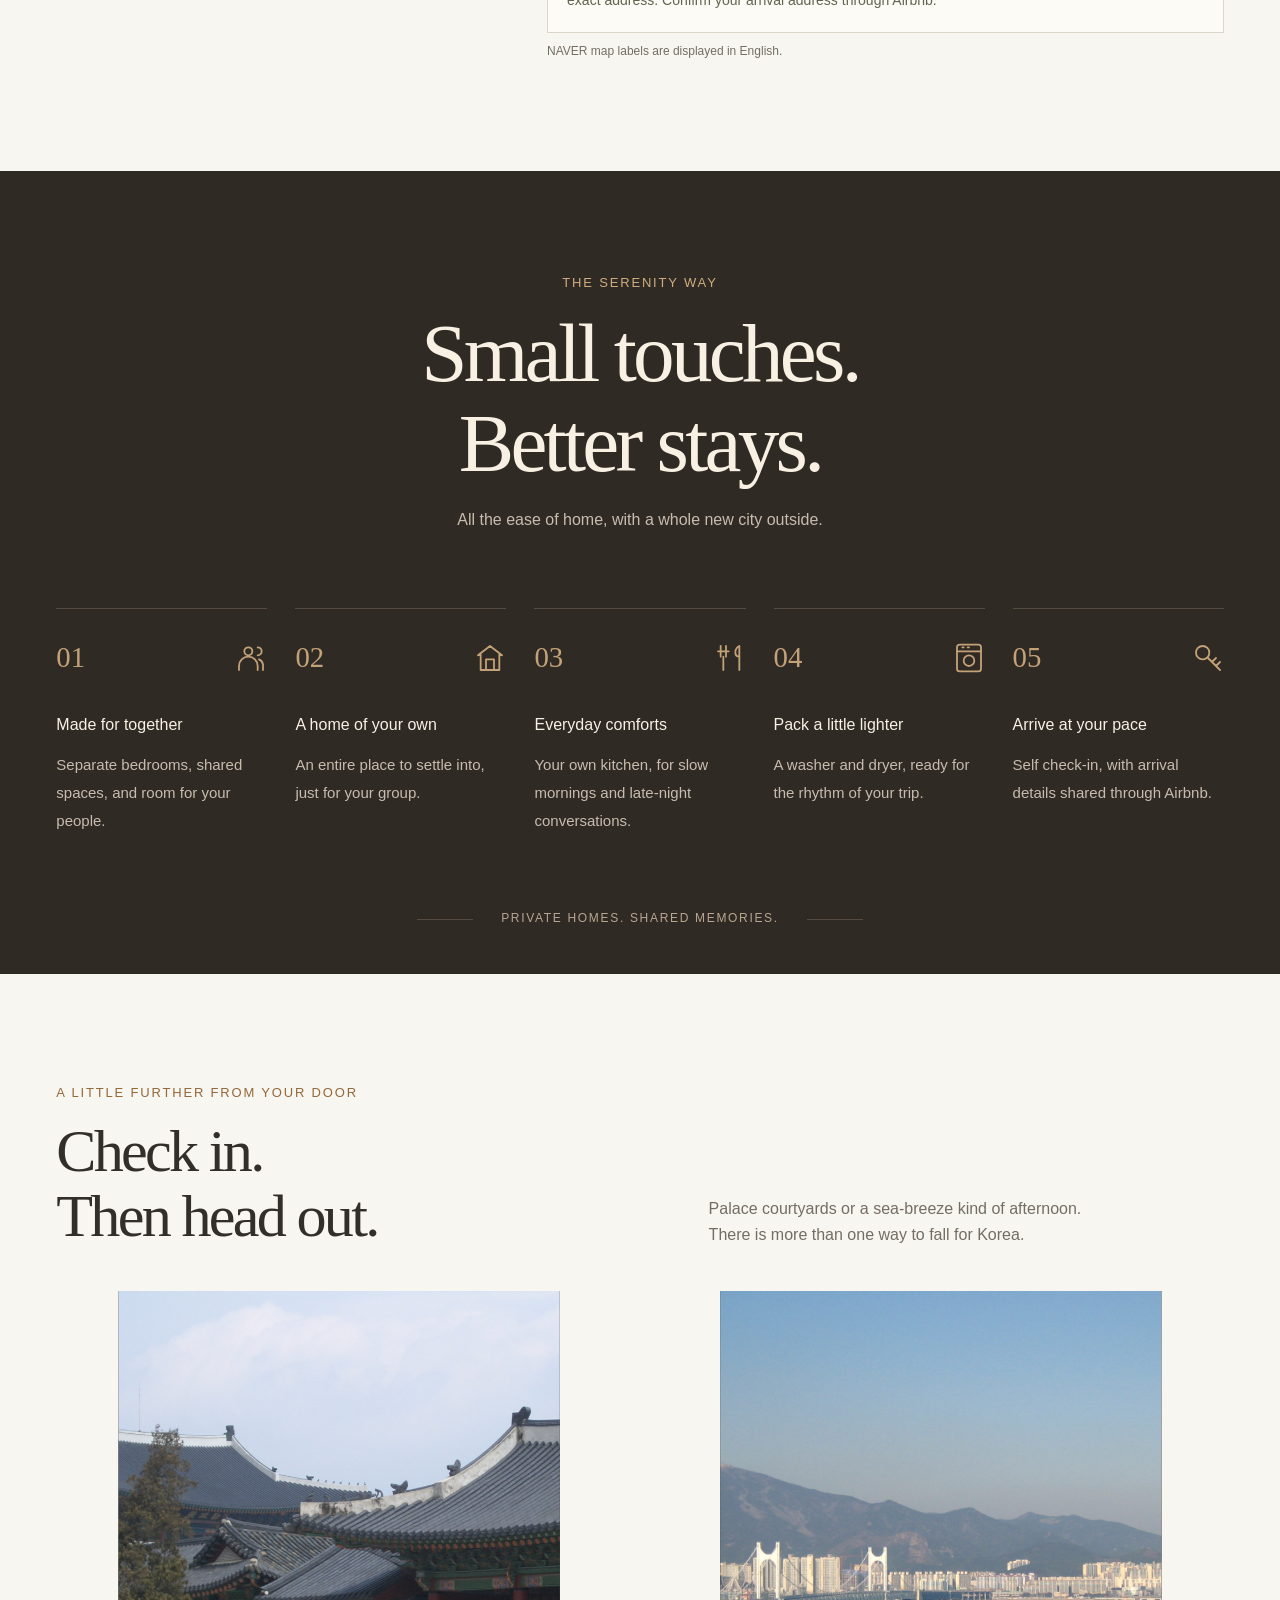
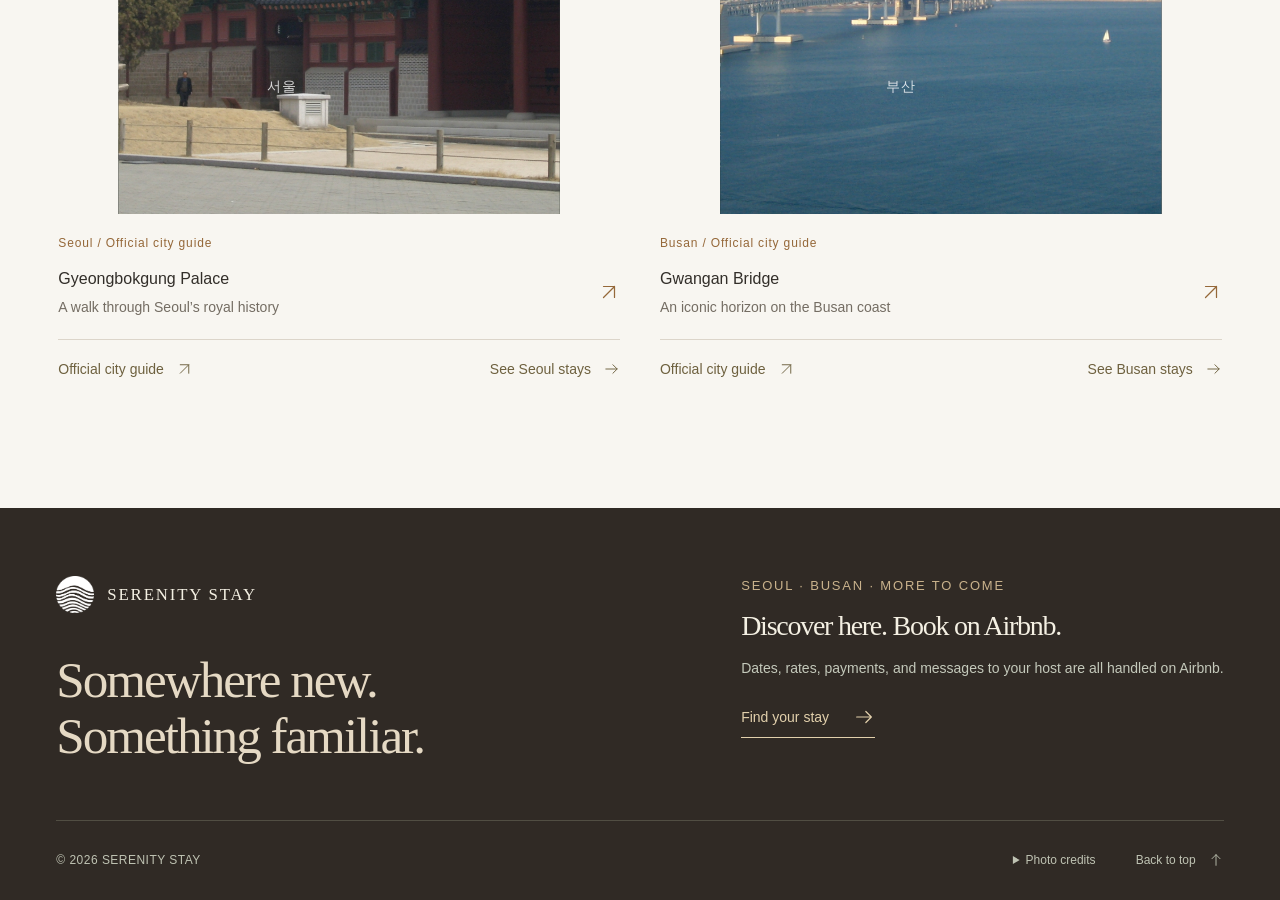
==== commit 9ff51a8d: "지도" ====
--- a/index.html
+++ b/index.html
@@ -7,10 +7,10 @@
   <meta name="theme-color" content="#302a25">
   <title>Serenity Stay — Somewhere new. Something familiar.</title>
   <link rel="icon" type="image/png" href="assets/logo-wood.png">
-  <link rel="stylesheet" href="styles.css?v=12">
-  <script src="content.js?v=12" defer></script>
-  <script src="map-config.js?v=12" defer></script>
-  <script src="app.js?v=12" defer></script>
+  <link rel="stylesheet" href="styles.css?v=13">
+  <script src="content.js?v=13" defer></script>
+  <script src="map-config.js?v=13" defer></script>
+  <script src="app.js?v=13" defer></script>
 </head>
 <body data-page="home" data-root="">
   <a class="skip-link" href="#main">Skip to content</a>
--- a/styles.css
+++ b/styles.css
@@ -193,12 +193,12 @@
 .map-selected-home span { font-size: .75rem; color: var(--muted); letter-spacing: .07em; }
 .map-selected-home strong { font-size: 1.0625rem; font-weight: 500; }
 .map-panel { min-width: 0; }
-.map-stage { display: grid; min-width: 0; }
+.map-stage { display: grid; grid-template-columns: minmax(0,1fr); min-width: 0; }
 .map-stage > .neighbourhood-map { grid-area: 1 / 1; }
 .map-label { padding: 13px 19px; background: var(--dark); color: #fcf8ed; border-radius: 3px 3px 0 0; }
 .map-label > span { display: block; color: #d7c29e; font-size: .75rem; letter-spacing: .05em; margin-bottom: 2px; }
 .map-label > strong { font-weight: 400; font-size: 1rem; }
-.neighbourhood-map { display: block; width: 100%; aspect-ratio: 1.7; min-height: 310px; border: 0; background: #e3e7d9; }
+.neighbourhood-map { display: block; width: 100%; min-width: 0; max-width: 100%; aspect-ratio: 1.7; min-height: 310px; border: 0; background: #e3e7d9; }
 .map-placeholder { display: grid; place-content: center; justify-items: center; gap: 16px; padding: 32px; text-align: center; color: var(--muted); }
 .map-placeholder > .icon { width: 32px; height: 32px; color: var(--gold); }
 .map-placeholder > p { max-width: 34ch; font-size: .9375rem; }
